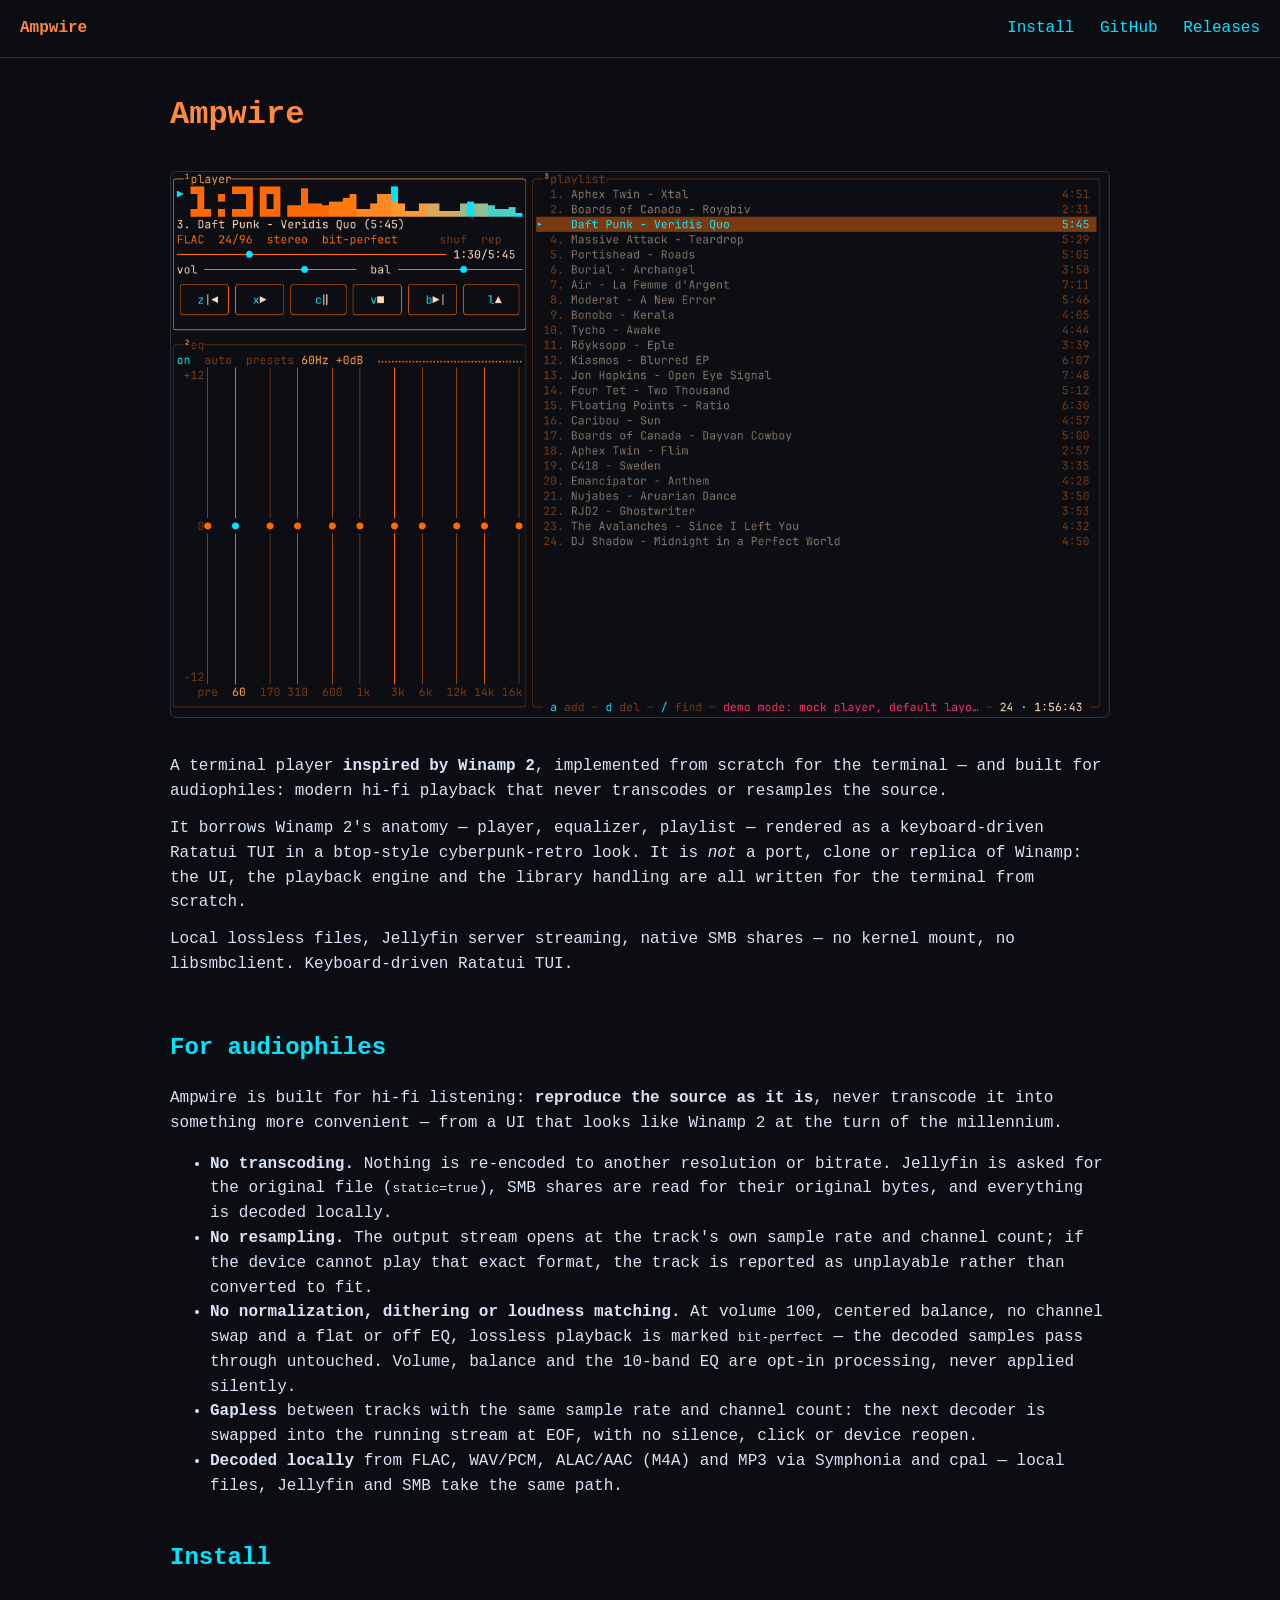
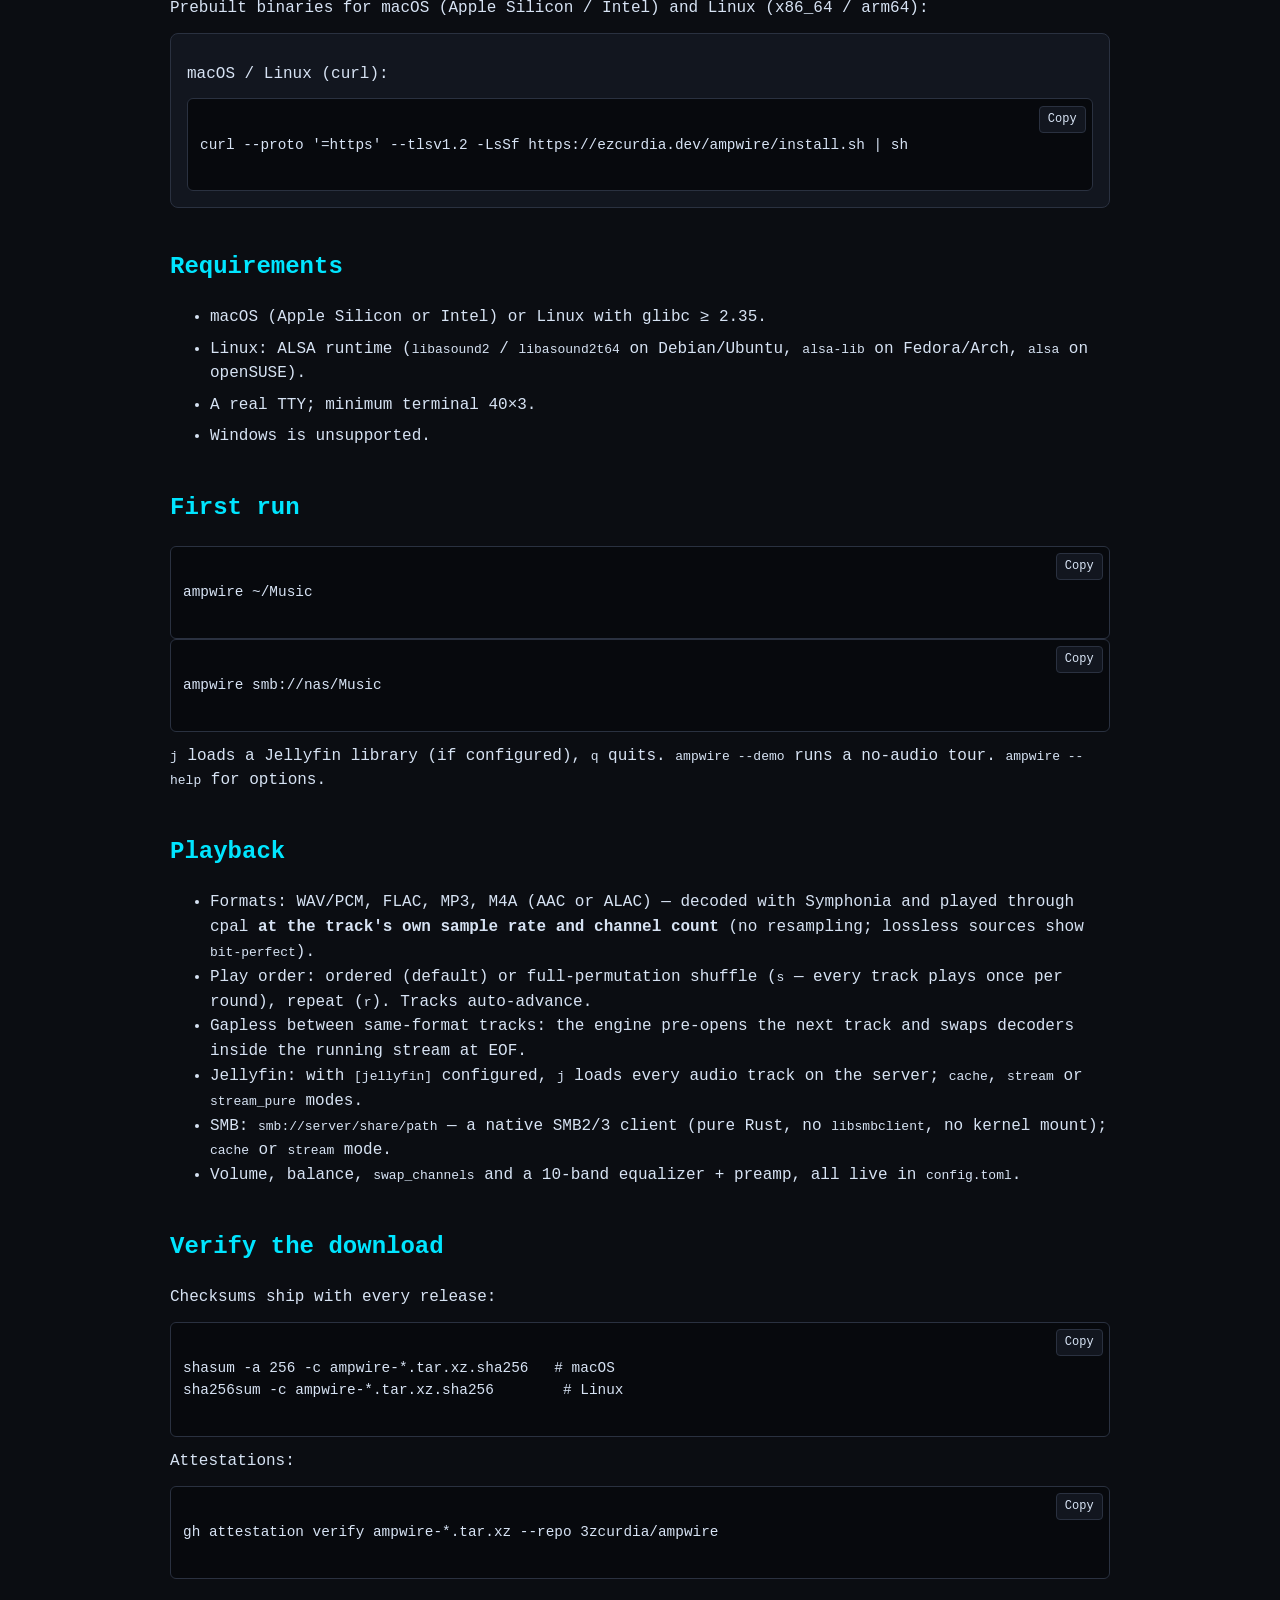
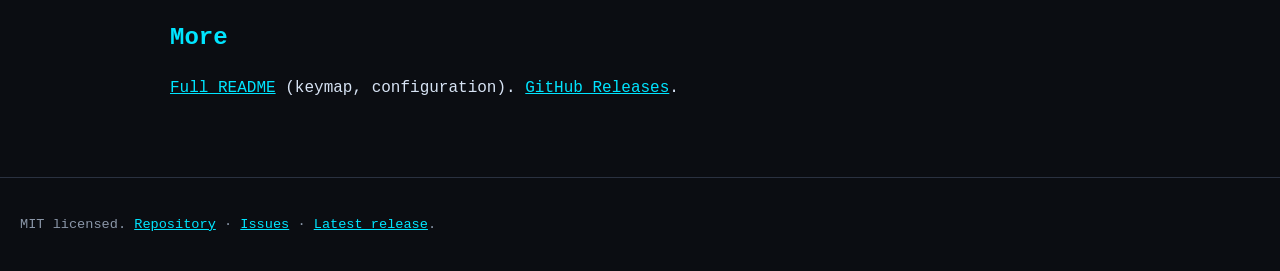
==== docs/index.html @ 3c253167 "Fix installer url" ====
<!DOCTYPE html>
<html lang="en">
<head>
  <meta charset="utf-8">
  <meta name="viewport" content="width=device-width, initial-scale=1">
  <title>Ampwire — a terminal player inspired by Winamp 2</title>
  <meta name="description" content="A terminal player inspired by Winamp 2, made for audiophiles — original-resolution playback with no transcoding or resampling.">
  <link rel="canonical" href="https://3zcurdia.github.io/ampwire/">
  <meta property="og:title" content="Ampwire">
  <meta property="og:description" content="A terminal player inspired by Winamp 2, made for audiophiles — original-resolution playback with no transcoding or resampling.">
  <meta property="og:url" content="https://3zcurdia.github.io/ampwire/">
  <meta property="og:type" content="website">
  <meta name="twitter:card" content="summary_large_image">
  <link rel="stylesheet" href="style.css">
</head>
<body>
  <a class="skip" href="#main">Skip to content</a>
  <header class="site">
    <a class="brand" href="index.html">Ampwire</a>
    <nav aria-label="Primary">
      <a href="install.html">Install</a>
      <a href="https://github.com/3zcurdia/ampwire">GitHub</a>
      <a href="https://github.com/3zcurdia/ampwire/releases/latest">Releases</a>
    </nav>
  </header>
  <main id="main">
    <section class="hero">
      <h1>Ampwire</h1>
      <img src="images/neon.png" alt="Ampwire main window" width="1200" height="600">
      <div>
        <p>A terminal player <strong>inspired by Winamp 2</strong>, implemented from scratch for the terminal — and built for audiophiles: modern hi-fi playback that never transcodes or resamples the source.</p>
        <p>It borrows Winamp 2's anatomy — player, equalizer, playlist — rendered as a keyboard-driven Ratatui TUI in a btop-style cyberpunk-retro look. It is <em>not</em> a port, clone or replica of Winamp: the UI, the playback engine and the library handling are all written for the terminal from scratch.</p>
        <p>Local lossless files, Jellyfin server streaming, native SMB shares — no kernel mount, no libsmbclient. Keyboard-driven Ratatui TUI.</p>
      </div>
    </section>

    <h2>For audiophiles</h2>
    <p>Ampwire is built for hi-fi listening: <strong>reproduce the source as it is</strong>, never transcode it into something more convenient — from a UI that looks like Winamp 2 at the turn of the millennium.</p>
    <ul>
      <li><strong>No transcoding.</strong> Nothing is re-encoded to another resolution or bitrate. Jellyfin is asked for the original file (<code>static=true</code>), SMB shares are read for their original bytes, and everything is decoded locally.</li>
      <li><strong>No resampling.</strong> The output stream opens at the track's own sample rate and channel count; if the device cannot play that exact format, the track is reported as unplayable rather than converted to fit.</li>
      <li><strong>No normalization, dithering or loudness matching.</strong> At volume 100, centered balance, no channel swap and a flat or off EQ, lossless playback is marked <code>bit-perfect</code> — the decoded samples pass through untouched. Volume, balance and the 10-band EQ are opt-in processing, never applied silently.</li>
      <li><strong>Gapless</strong> between tracks with the same sample rate and channel count: the next decoder is swapped into the running stream at EOF, with no silence, click or device reopen.</li>
      <li><strong>Decoded locally</strong> from FLAC, WAV/PCM, ALAC/AAC (M4A) and MP3 via Symphonia and cpal — local files, Jellyfin and SMB take the same path.</li>
    </ul>

    <h2>Install</h2>
    <p>Prebuilt binaries for macOS (Apple Silicon / Intel) and Linux (x86_64 / arm64):</p>
    <div class="install-box">
      <p>macOS / Linux (curl):</p>
      <div class="code" data-copy="curl --proto '=https' --tlsv1.2 -LsSf https://ezcurdia.dev/ampwire/install.sh | sh">
curl --proto '=https' --tlsv1.2 -LsSf https://ezcurdia.dev/ampwire/install.sh | sh
      </div>
    </div>

    <h2>Requirements</h2>
    <ul class="req">
      <li>macOS (Apple Silicon or Intel) or Linux with glibc &ge; 2.35.</li>
      <li>Linux: ALSA runtime (<code>libasound2</code> / <code>libasound2t64</code> on Debian/Ubuntu, <code>alsa-lib</code> on Fedora/Arch, <code>alsa</code> on openSUSE).</li>
      <li>A real TTY; minimum terminal 40&times;3.</li>
      <li>Windows is unsupported.</li>
    </ul>

    <h2>First run</h2>
    <div class="code" data-copy="ampwire ~/Music">
ampwire ~/Music
    </div>
    <div class="code" data-copy="ampwire smb://nas/Music">
ampwire smb://nas/Music
    </div>
    <p><code>j</code> loads a Jellyfin library (if configured), <code>q</code> quits. <code>ampwire --demo</code> runs a no-audio tour. <code>ampwire --help</code> for options.</p>

    <h2>Playback</h2>
    <ul>
      <li>Formats: WAV/PCM, FLAC, MP3, M4A (AAC or ALAC) — decoded with Symphonia and played through cpal <strong>at the track's own sample rate and channel count</strong> (no resampling; lossless sources show <code>bit-perfect</code>).</li>
      <li>Play order: ordered (default) or full-permutation shuffle (<code>s</code> — every track plays once per round), repeat (<code>r</code>). Tracks auto-advance.</li>
      <li>Gapless between same-format tracks: the engine pre-opens the next track and swaps decoders inside the running stream at EOF.</li>
      <li>Jellyfin: with <code>[jellyfin]</code> configured, <code>j</code> loads every audio track on the server; <code>cache</code>, <code>stream</code> or <code>stream_pure</code> modes.</li>
      <li>SMB: <code>smb://server/share/path</code> — a native SMB2/3 client (pure Rust, no <code>libsmbclient</code>, no kernel mount); <code>cache</code> or <code>stream</code> mode.</li>
      <li>Volume, balance, <code>swap_channels</code> and a 10-band equalizer + preamp, all live in <code>config.toml</code>.</li>
    </ul>

    <h2>Verify the download</h2>
    <p>Checksums ship with every release:</p>
    <div class="code" data-copy="shasum -a 256 -c ampwire-*.tar.xz.sha256">
shasum -a 256 -c ampwire-*.tar.xz.sha256   # macOS
sha256sum -c ampwire-*.tar.xz.sha256        # Linux
    </div>
    <p>Attestations:</p>
    <div class="code" data-copy="gh attestation verify ampwire-*.tar.xz --repo 3zcurdia/ampwire">
gh attestation verify ampwire-*.tar.xz --repo 3zcurdia/ampwire
    </div>

    <h2>More</h2>
    <p><a href="https://github.com/3zcurdia/ampwire/blob/main/README.md">Full README</a> (keymap, configuration). <a href="https://github.com/3zcurdia/ampwire/releases">GitHub Releases</a>.</p>

    <p class="aria-live" id="copy-status" aria-live="polite"></p>
  </main>
  <footer>
    <p>MIT licensed. <a href="https://github.com/3zcurdia/ampwire">Repository</a> · <a href="https://github.com/3zcurdia/ampwire/issues">Issues</a> · <a href="https://github.com/3zcurdia/ampwire/releases/latest">Latest release</a>.</p>
  </footer>
  <script>
    (function () {
      var status = document.getElementById('copy-status');
      document.querySelectorAll('.code').forEach(function (block) {
        var btn = document.createElement('button');
        btn.className = 'copy';
        btn.type = 'button';
        btn.textContent = 'Copy';
        btn.setAttribute('aria-label', 'Copy code to clipboard');
        btn.addEventListener('click', function () {
          var text = block.getAttribute('data-copy') || block.textContent.trim();
          var done = function (ok) {
            btn.textContent = ok ? 'Copied' : 'Copy failed';
            if (status) status.textContent = ok ? 'Copied to clipboard' : 'Copy failed';
            setTimeout(function () { btn.textContent = 'Copy'; }, 1500);
          };
          if (navigator.clipboard && navigator.clipboard.writeText) {
            navigator.clipboard.writeText(text).then(function () { done(true); }, function () { done(false); });
          } else {
            try {
              var ta = document.createElement('textarea');
              ta.value = text;
              ta.style.position = 'fixed';
              ta.style.opacity = '0';
              document.body.appendChild(ta);
              ta.select();
              document.execCommand('copy');
              document.body.removeChild(ta);
              done(true);
            } catch (e) { done(false); }
          }
        });
        block.appendChild(btn);
      });
    })();
  </script>
</body>
</html>
---- docs/style.css ----
:root {
  --bg: #0b0d12;
  --panel: #12161f;
  --fg: #d7e3f4;
  --muted: #8a96a8;
  --accent: #00e5ff;
  --glow: #ff8a3d;
  --warn: #ff5c5c;
  --border: #2a3140;
  --code-bg: #07090d;
}
* { box-sizing: border-box; }
html, body { margin: 0; padding: 0; }
body {
  background: var(--bg);
  color: var(--fg);
  font-family: "JetBrains Mono", "Fira Code", "SF Mono", Consolas, monospace;
  line-height: 1.55;
  min-height: 100vh;
}
a { color: var(--accent); }
a:focus, button:focus { outline: 2px solid var(--accent); outline-offset: 2px; }
.skip { position: absolute; left: -9999px; }
.skip:focus { left: 1rem; top: 1rem; background: var(--panel); padding: .5rem; }
header.site {
  border-bottom: 1px solid var(--border);
  padding: 1rem 1.25rem;
  display: flex;
  align-items: center;
  justify-content: space-between;
  gap: 1rem;
  flex-wrap: wrap;
}
header.site .brand { font-weight: 700; color: var(--glow); text-decoration: none; }
nav a { margin-left: 1rem; text-decoration: none; }
main { max-width: 980px; margin: 0 auto; padding: 2rem 1.25rem 4rem; }
h1 { color: var(--glow); font-size: 2rem; margin: 0 0 .5rem; }
h2 { color: var(--accent); margin-top: 2.5rem; }
h3 { color: var(--fg); }
p { margin: .75rem 0; }
.hero { display: grid; gap: 1.5rem; }
.hero img { width: 100%; height: auto; border: 1px solid var(--border); border-radius: 6px; }
.install-box {
  background: var(--panel);
  border: 1px solid var(--border);
  border-radius: 8px;
  padding: 1rem;
}
.code {
  background: var(--code-bg);
  border: 1px solid var(--border);
  border-radius: 6px;
  padding: .75rem;
  overflow-x: auto;
  position: relative;
  font-size: .9rem;
  white-space: pre;
}
.code button.copy {
  position: absolute;
  top: .4rem;
  right: .4rem;
  background: var(--panel);
  color: var(--fg);
  border: 1px solid var(--border);
  border-radius: 4px;
  padding: .2rem .5rem;
  cursor: pointer;
  font: inherit;
  font-size: .75rem;
}
.code button.copy:hover { border-color: var(--accent); }
.row { display: flex; gap: .5rem; align-items: center; flex-wrap: wrap; }
.badges img { height: 20px; }
footer { border-top: 1px solid var(--border); padding: 1.5rem 1.25rem; color: var(--muted); font-size: .85rem; }
ul.req li { margin: .4rem 0; }
details { background: var(--panel); border: 1px solid var(--border); border-radius: 6px; padding: .75rem 1rem; margin: 1rem 0; }
summary { cursor: pointer; color: var(--accent); }
.aria-live { position: absolute; left: -9999px; }
img { max-width: 100%; height: auto; }
@media (prefers-reduced-motion: reduce) {
  * { transition: none !important; animation: none !important; }
}
@media (max-width: 600px) {
  h1 { font-size: 1.5rem; }
}
table { width: 100%; border-collapse: collapse; }
table th, table td { border: 1px solid var(--border); padding: .5rem; text-align: left; vertical-align: top; }
table th { background: var(--panel); color: var(--accent); }
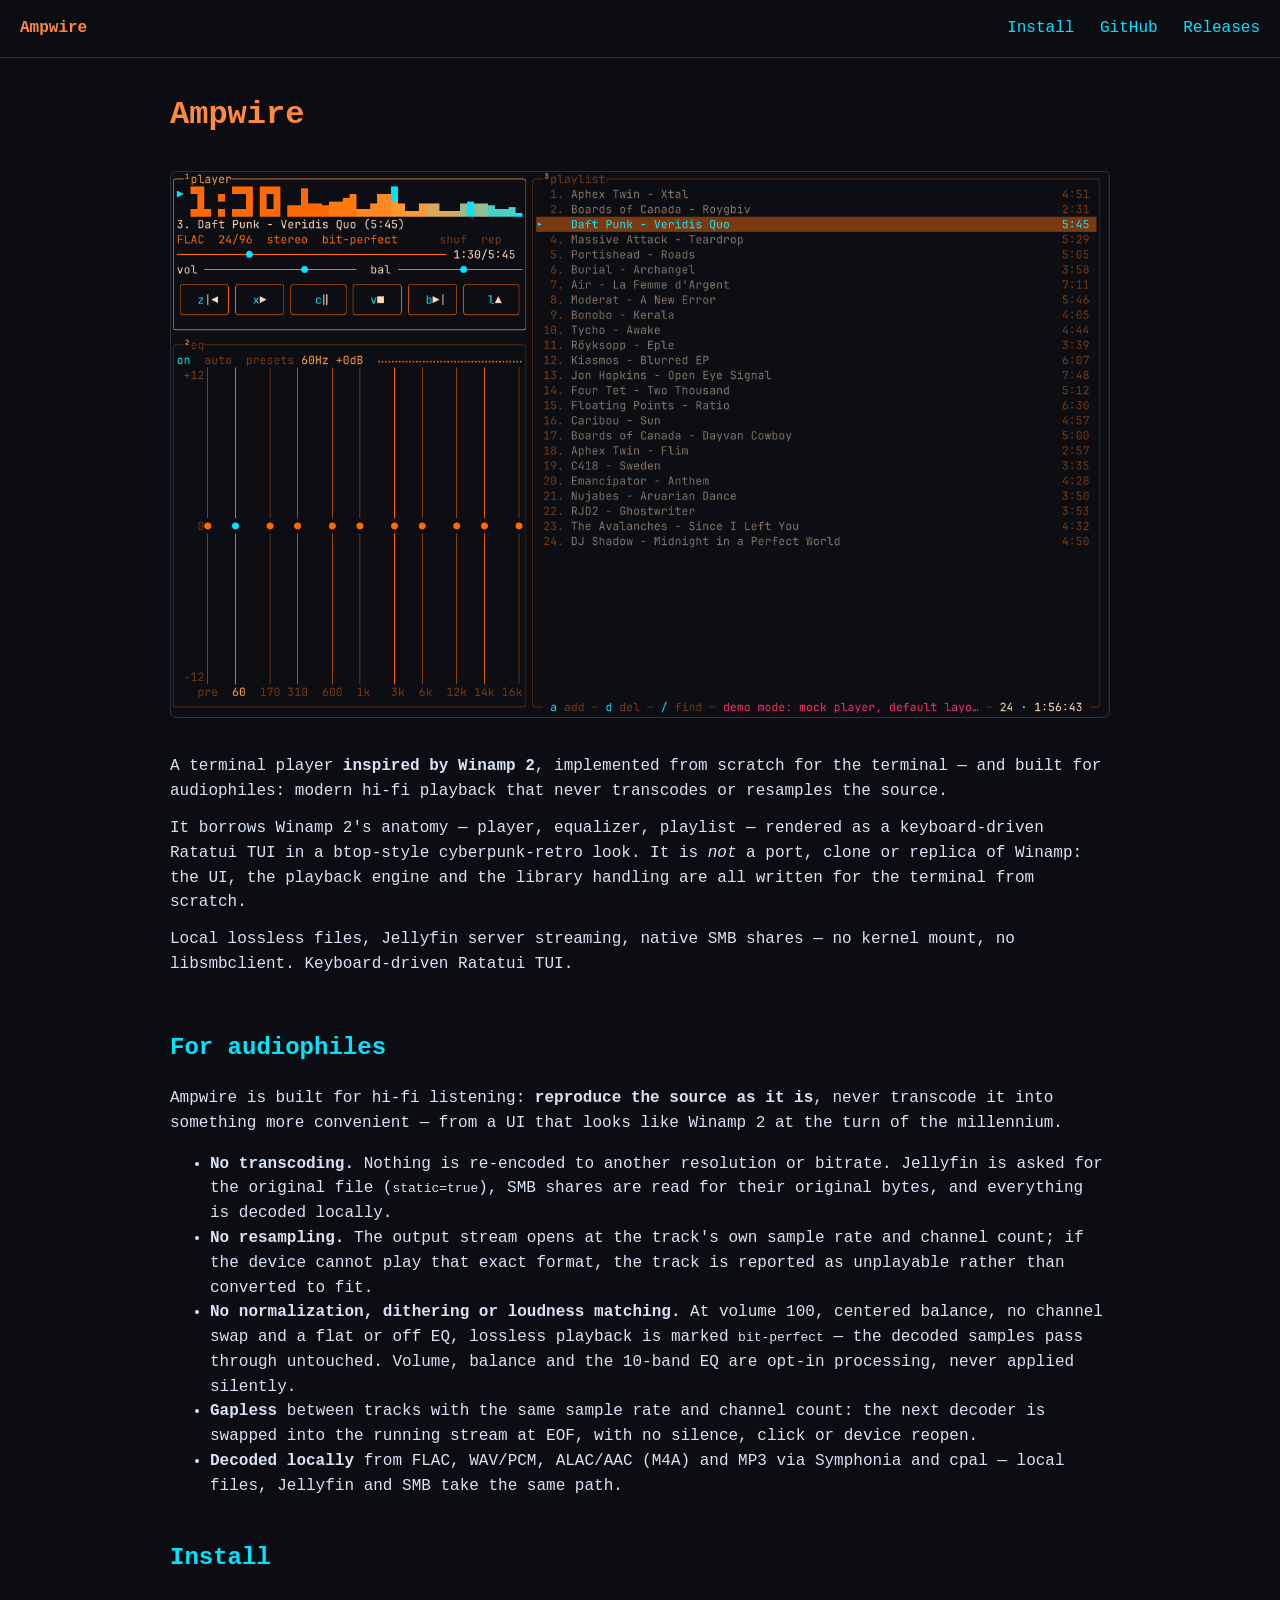
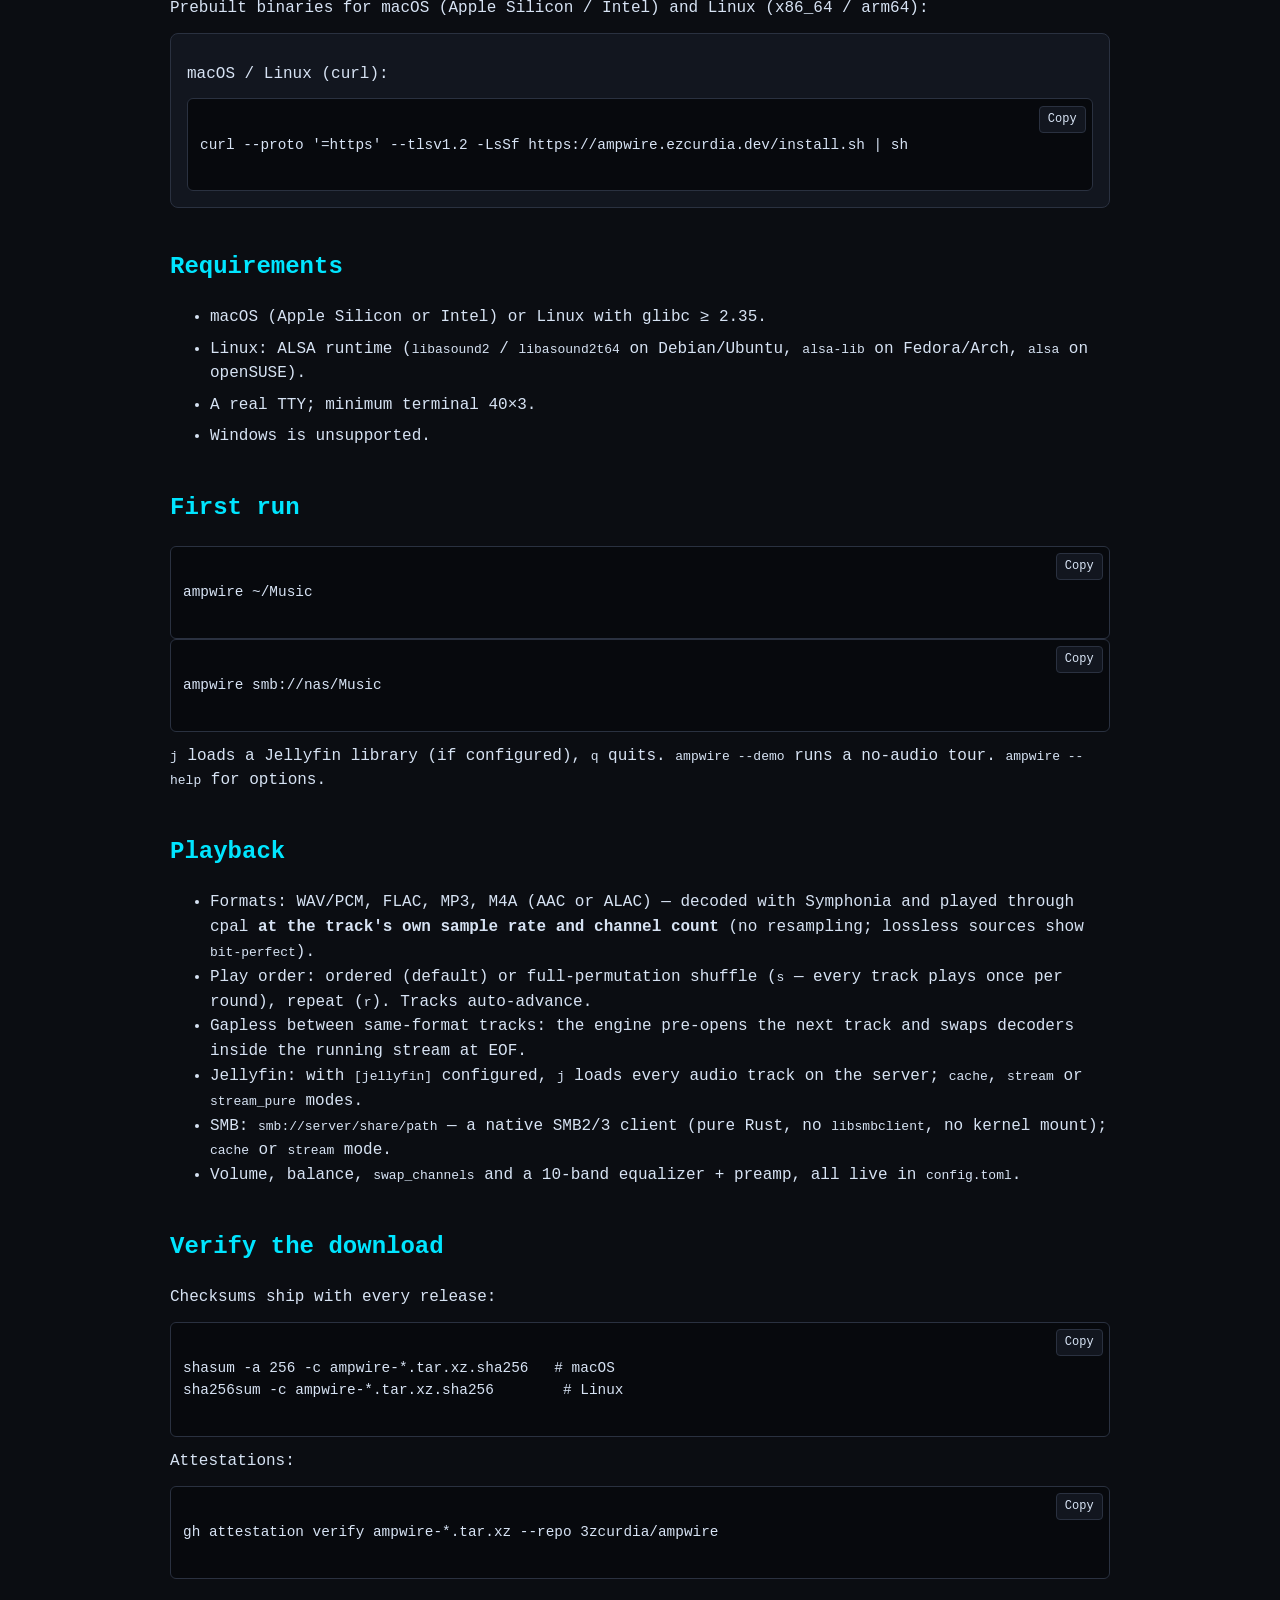
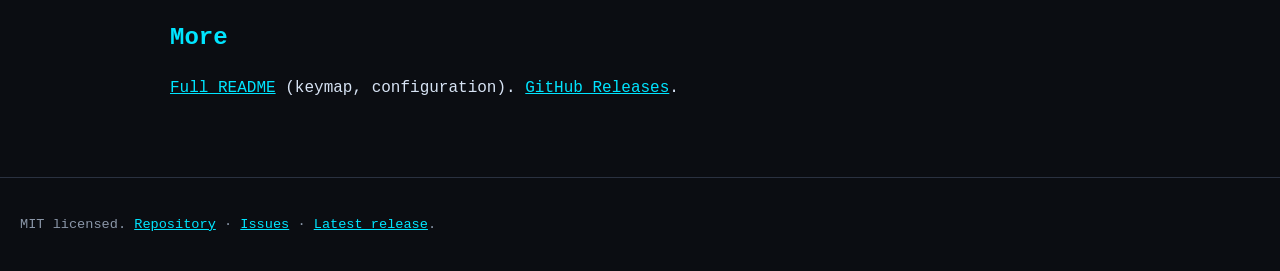
==== commit 75b7365c: "Prepare AUR package" ====
--- a/docs/index.html
+++ b/docs/index.html
@@ -5,10 +5,10 @@
   <meta name="viewport" content="width=device-width, initial-scale=1">
   <title>Ampwire — a terminal player inspired by Winamp 2</title>
   <meta name="description" content="A terminal player inspired by Winamp 2, made for audiophiles — original-resolution playback with no transcoding or resampling.">
-  <link rel="canonical" href="https://3zcurdia.github.io/ampwire/">
+  <link rel="canonical" href="https://ampwire.ezcurdia.dev/">
   <meta property="og:title" content="Ampwire">
   <meta property="og:description" content="A terminal player inspired by Winamp 2, made for audiophiles — original-resolution playback with no transcoding or resampling.">
-  <meta property="og:url" content="https://3zcurdia.github.io/ampwire/">
+  <meta property="og:url" content="https://ampwire.ezcurdia.dev/">
   <meta property="og:type" content="website">
   <meta name="twitter:card" content="summary_large_image">
   <link rel="stylesheet" href="style.css">
@@ -48,8 +48,8 @@
     <p>Prebuilt binaries for macOS (Apple Silicon / Intel) and Linux (x86_64 / arm64):</p>
     <div class="install-box">
       <p>macOS / Linux (curl):</p>
-      <div class="code" data-copy="curl --proto '=https' --tlsv1.2 -LsSf https://ezcurdia.dev/ampwire/install.sh | sh">
-curl --proto '=https' --tlsv1.2 -LsSf https://ezcurdia.dev/ampwire/install.sh | sh
+      <div class="code" data-copy="curl --proto '=https' --tlsv1.2 -LsSf https://ampwire.ezcurdia.dev/install.sh | sh">
+curl --proto '=https' --tlsv1.2 -LsSf https://ampwire.ezcurdia.dev/install.sh | sh
       </div>
     </div>
 
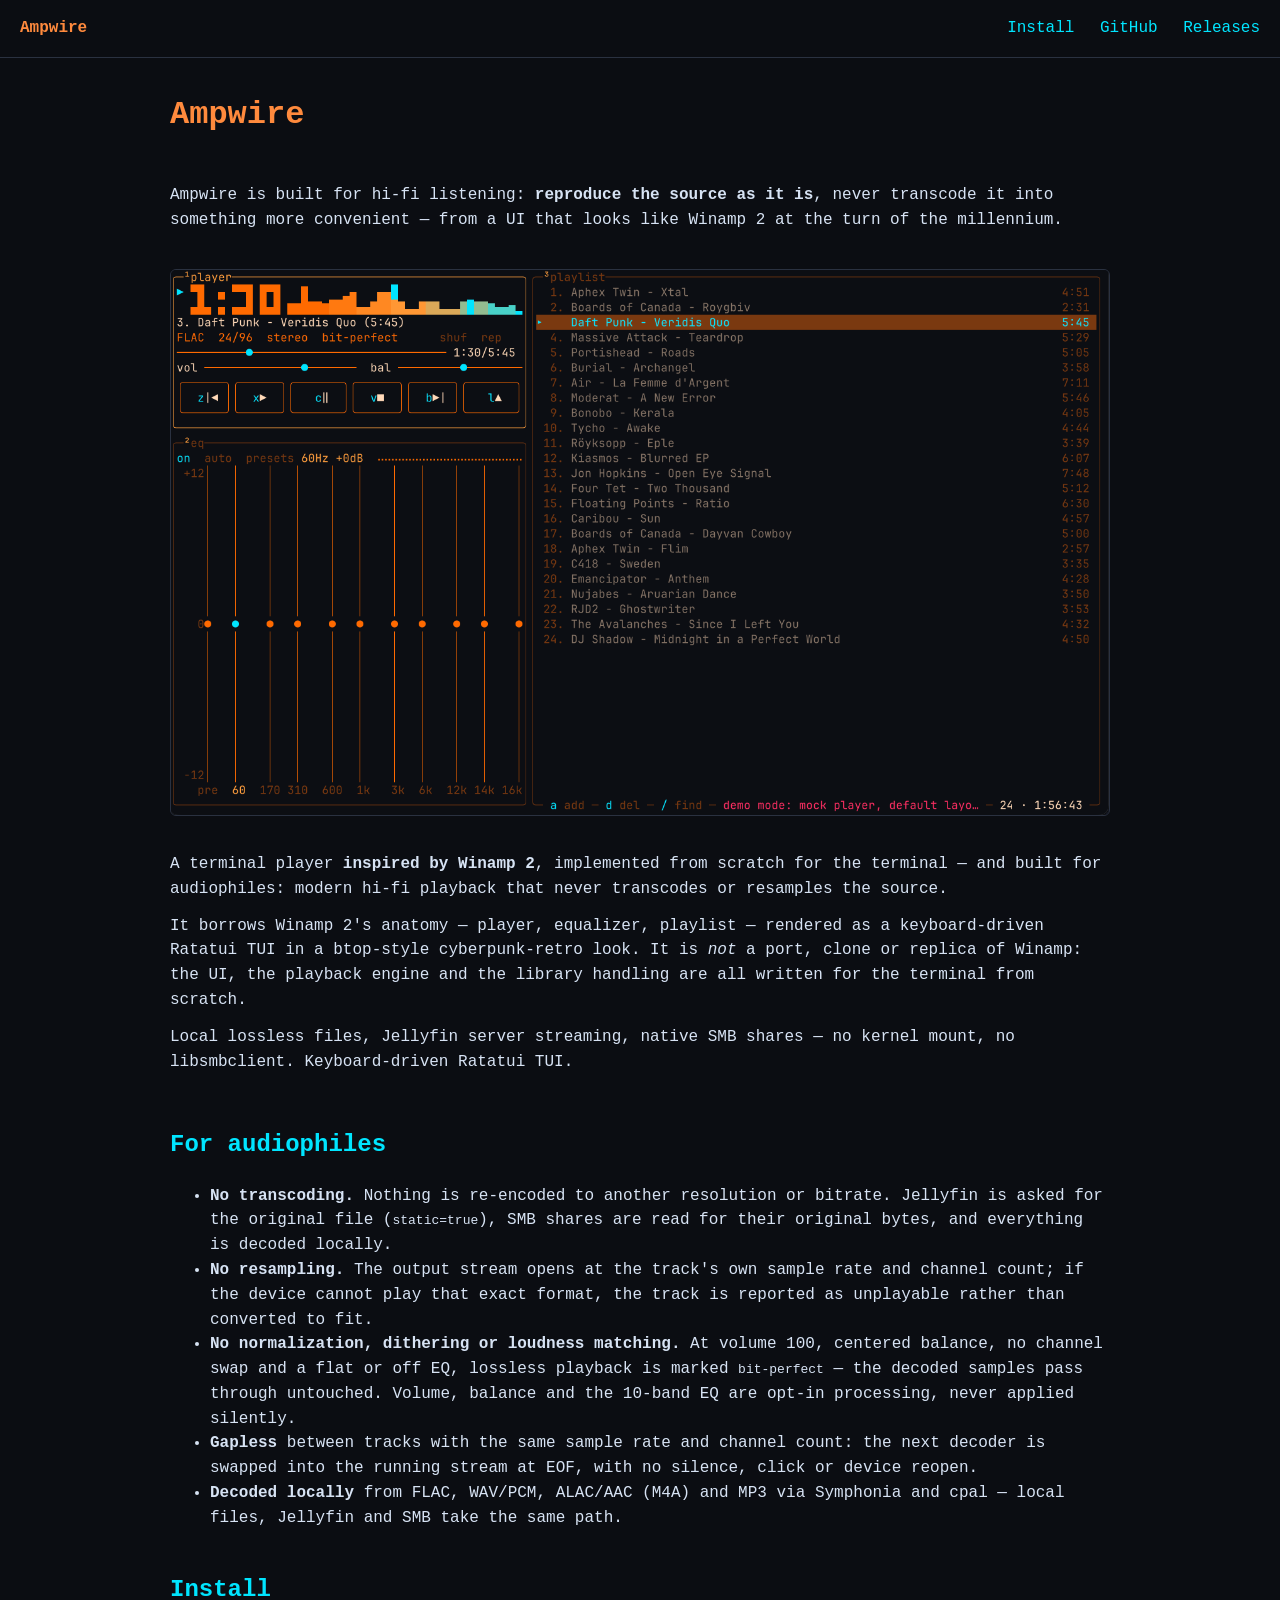
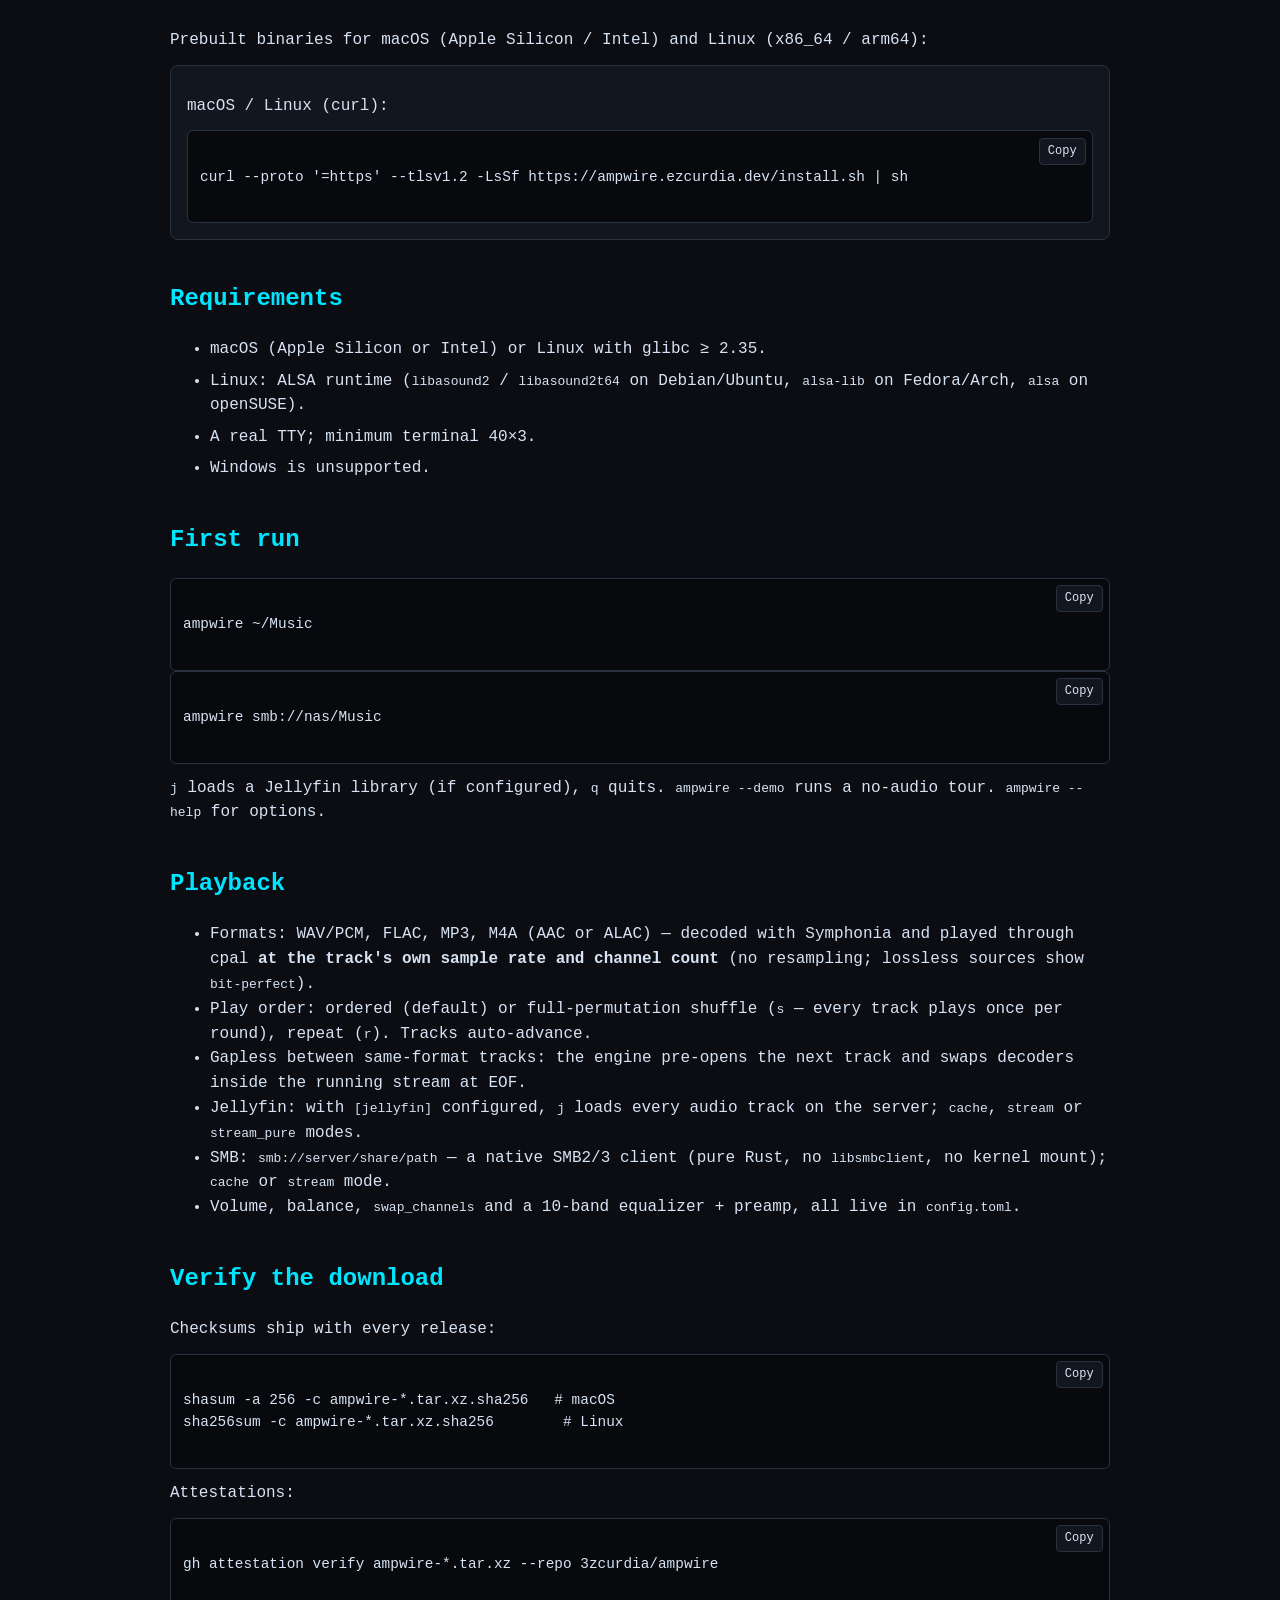
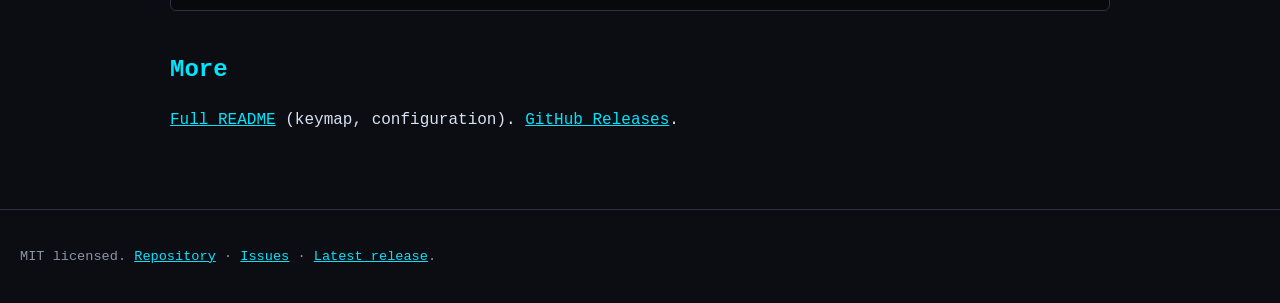
==== commit fbfe148a: "Rearrange texts on page" ====
--- a/docs/index.html
+++ b/docs/index.html
@@ -26,6 +26,7 @@
   <main id="main">
     <section class="hero">
       <h1>Ampwire</h1>
+      <p>Ampwire is built for hi-fi listening: <strong>reproduce the source as it is</strong>, never transcode it into something more convenient — from a UI that looks like Winamp 2 at the turn of the millennium.</p>
       <img src="images/neon.png" alt="Ampwire main window" width="1200" height="600">
       <div>
         <p>A terminal player <strong>inspired by Winamp 2</strong>, implemented from scratch for the terminal — and built for audiophiles: modern hi-fi playback that never transcodes or resamples the source.</p>
@@ -35,7 +36,6 @@
     </section>
 
     <h2>For audiophiles</h2>
-    <p>Ampwire is built for hi-fi listening: <strong>reproduce the source as it is</strong>, never transcode it into something more convenient — from a UI that looks like Winamp 2 at the turn of the millennium.</p>
     <ul>
       <li><strong>No transcoding.</strong> Nothing is re-encoded to another resolution or bitrate. Jellyfin is asked for the original file (<code>static=true</code>), SMB shares are read for their original bytes, and everything is decoded locally.</li>
       <li><strong>No resampling.</strong> The output stream opens at the track's own sample rate and channel count; if the device cannot play that exact format, the track is reported as unplayable rather than converted to fit.</li>
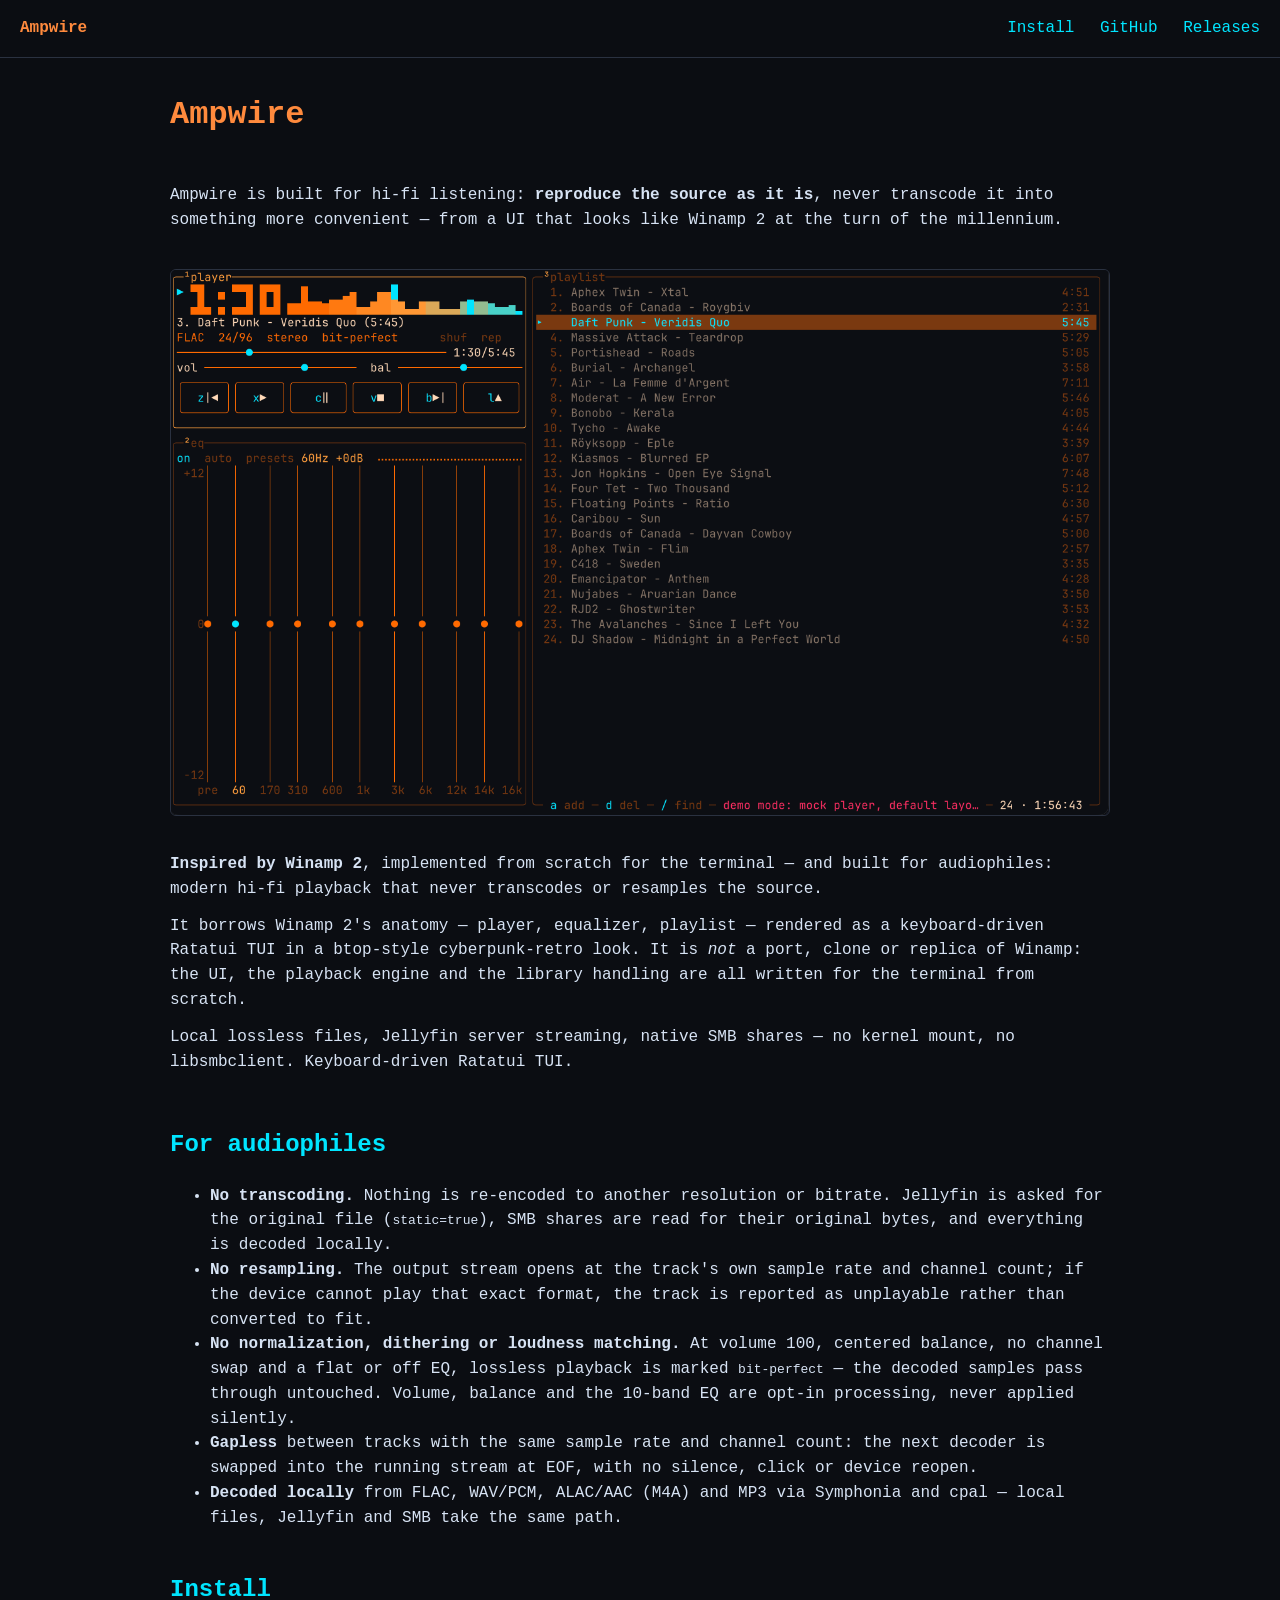
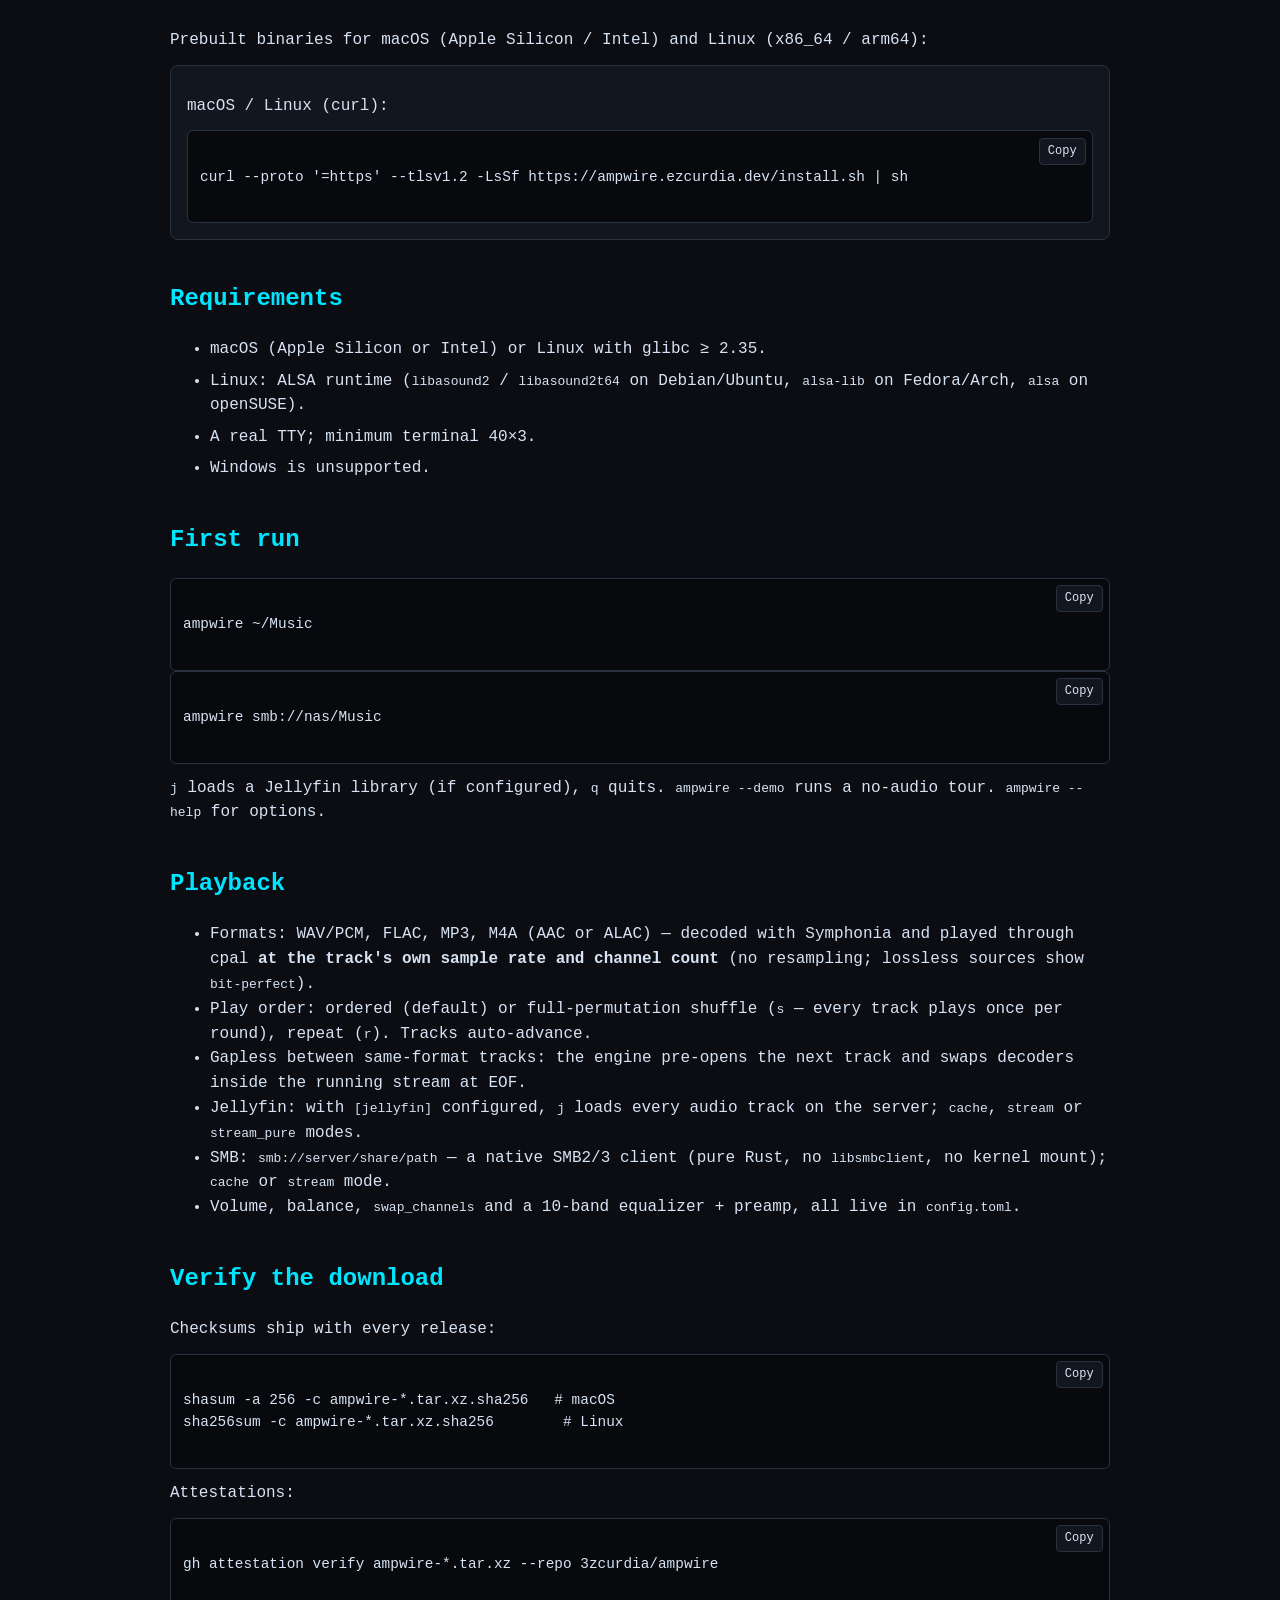
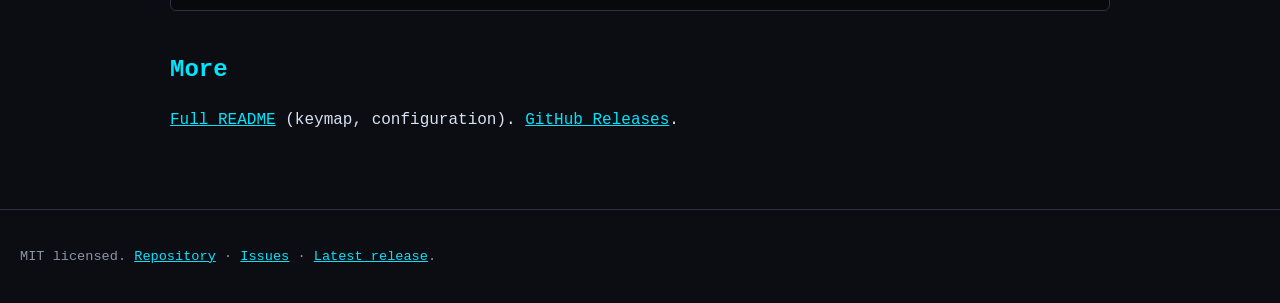
==== commit 2760074a: "Wording" ====
--- a/docs/index.html
+++ b/docs/index.html
@@ -29,7 +29,7 @@
       <p>Ampwire is built for hi-fi listening: <strong>reproduce the source as it is</strong>, never transcode it into something more convenient — from a UI that looks like Winamp 2 at the turn of the millennium.</p>
       <img src="images/neon.png" alt="Ampwire main window" width="1200" height="600">
       <div>
-        <p>A terminal player <strong>inspired by Winamp 2</strong>, implemented from scratch for the terminal — and built for audiophiles: modern hi-fi playback that never transcodes or resamples the source.</p>
+        <p><strong>Inspired by Winamp 2</strong>, implemented from scratch for the terminal — and built for audiophiles: modern hi-fi playback that never transcodes or resamples the source.</p>
         <p>It borrows Winamp 2's anatomy — player, equalizer, playlist — rendered as a keyboard-driven Ratatui TUI in a btop-style cyberpunk-retro look. It is <em>not</em> a port, clone or replica of Winamp: the UI, the playback engine and the library handling are all written for the terminal from scratch.</p>
         <p>Local lossless files, Jellyfin server streaming, native SMB shares — no kernel mount, no libsmbclient. Keyboard-driven Ratatui TUI.</p>
       </div>
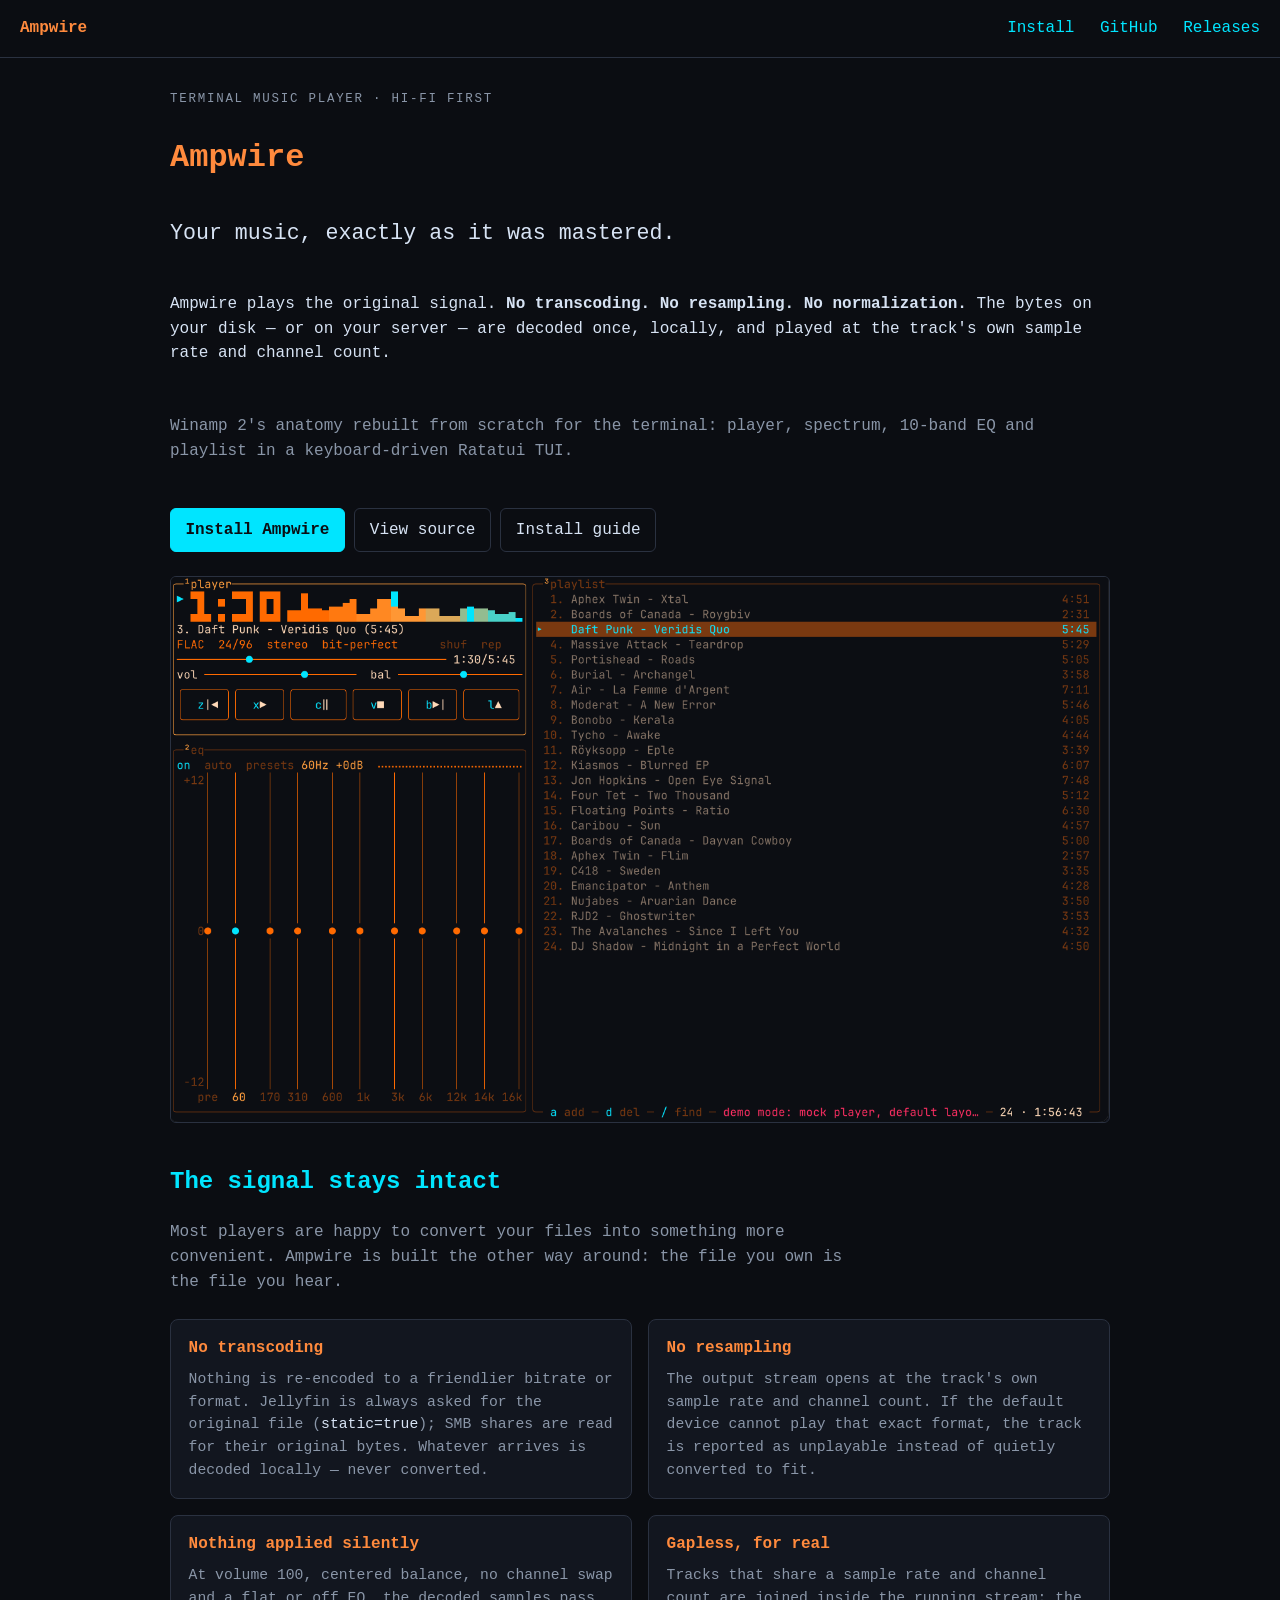
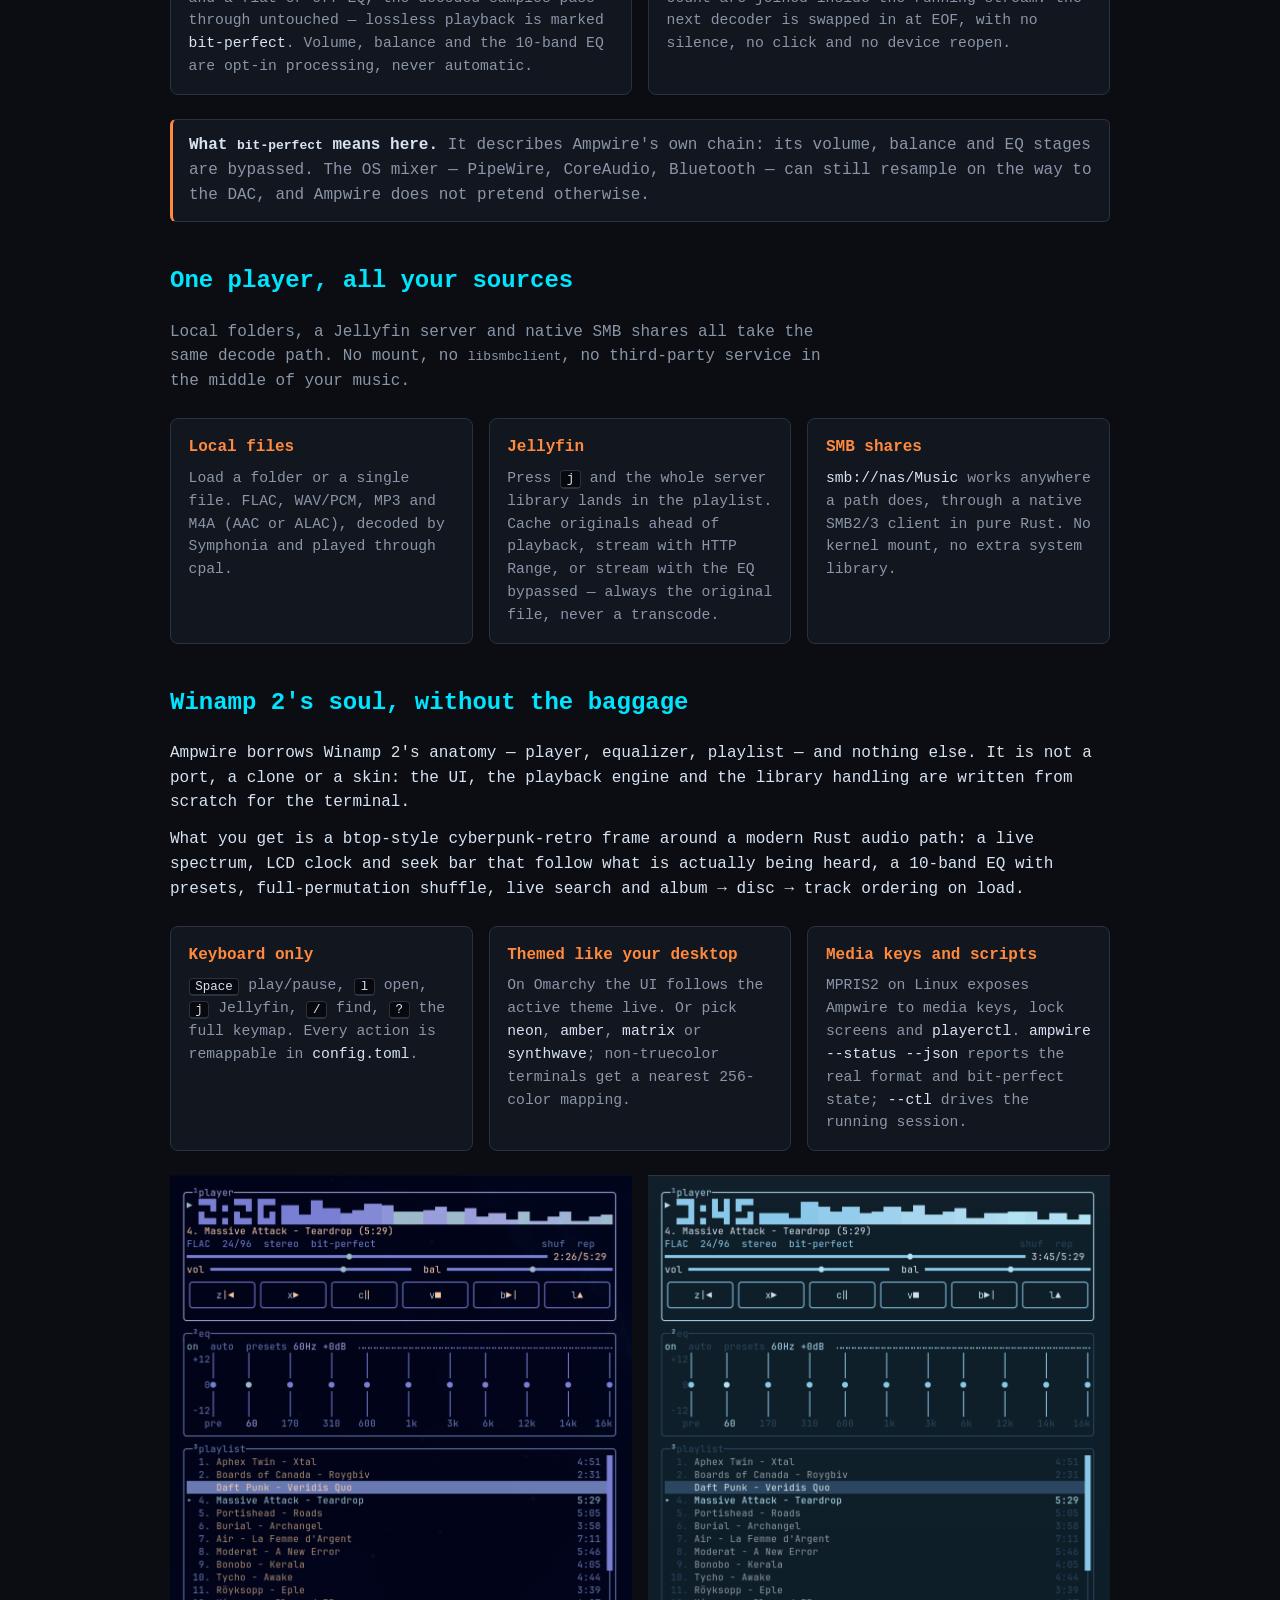
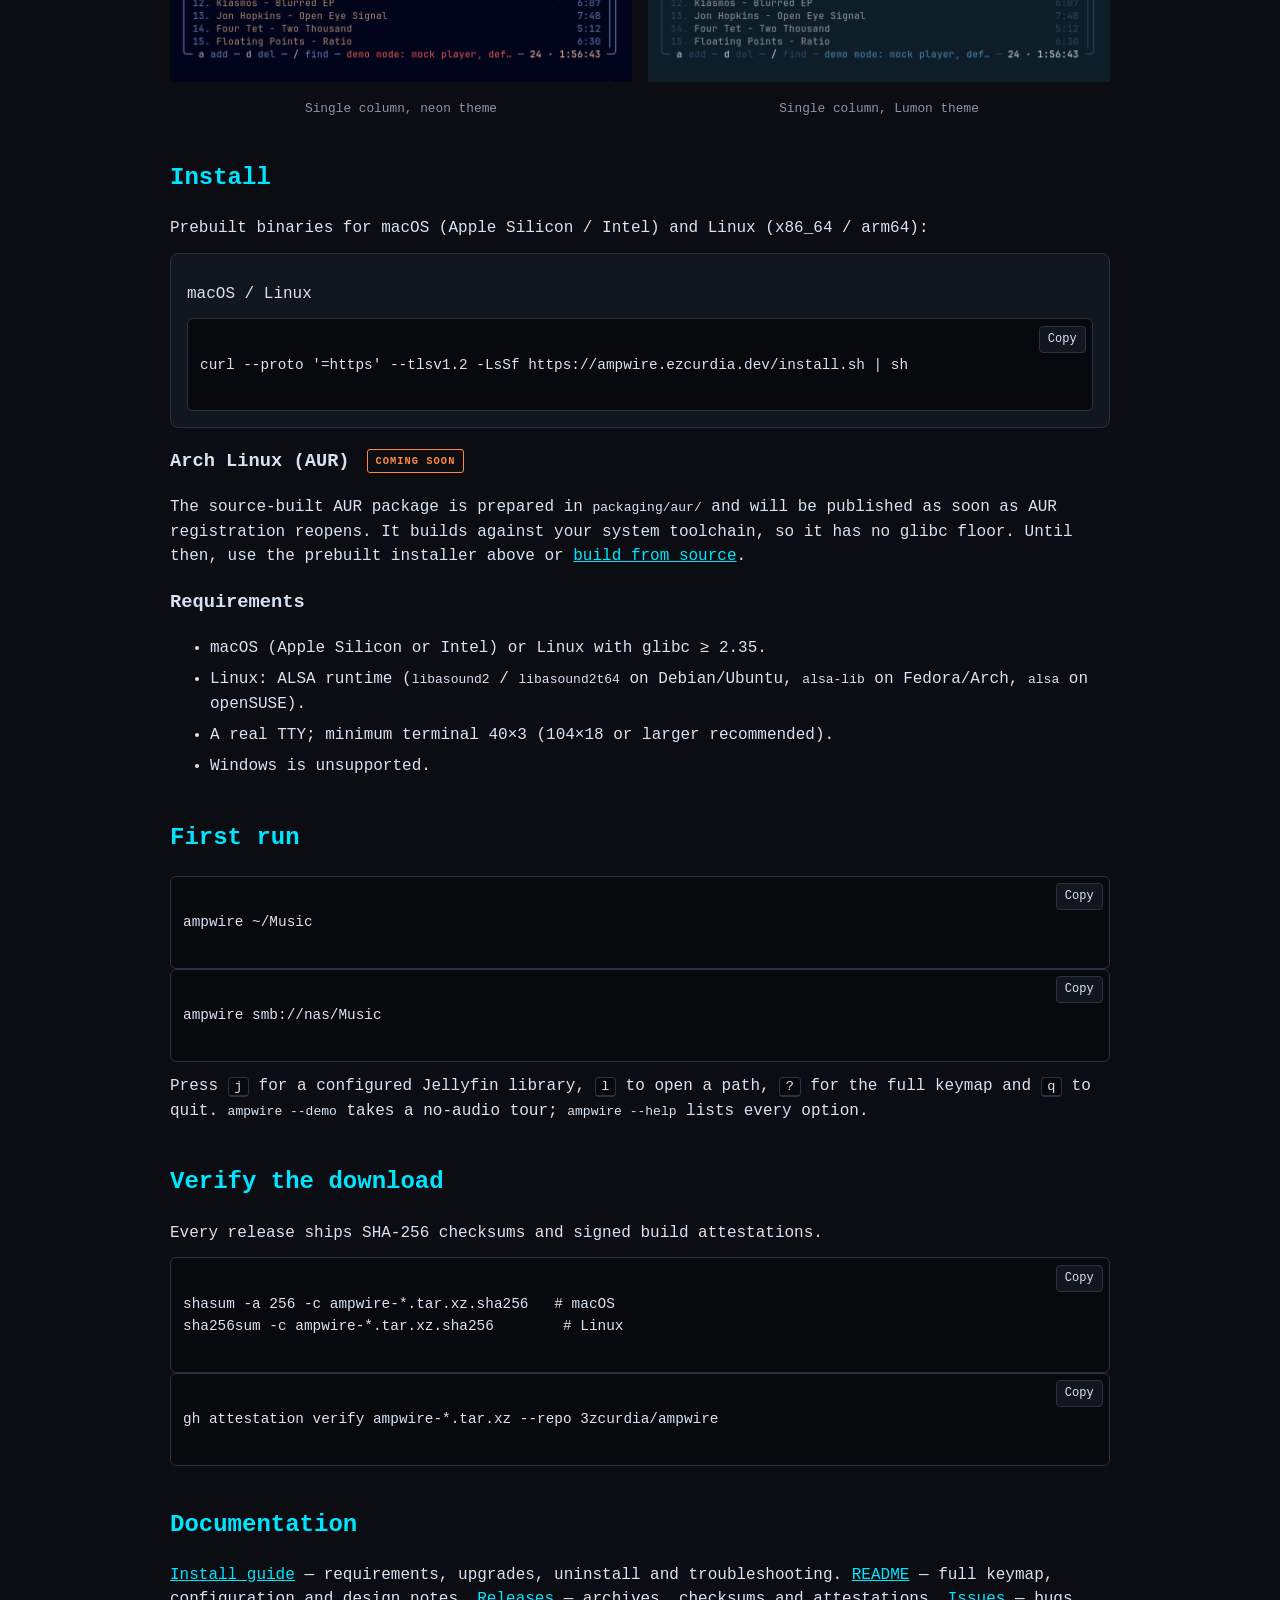
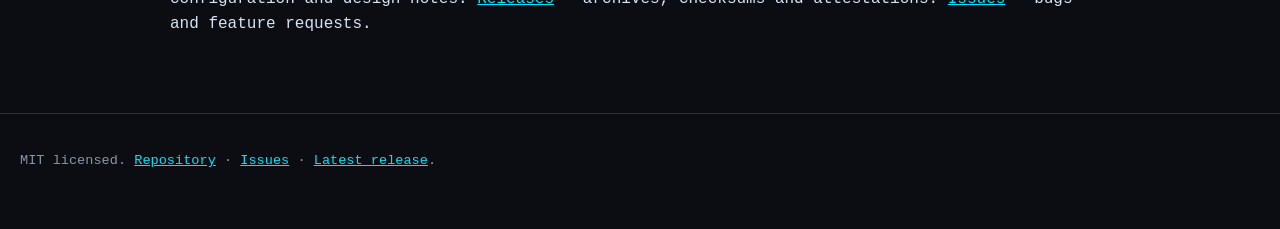
==== commit f97f2c9c: "Clarifications and copy improvements" ====
--- a/docs/index.html
+++ b/docs/index.html
@@ -3,14 +3,20 @@
 <head>
   <meta charset="utf-8">
   <meta name="viewport" content="width=device-width, initial-scale=1">
-  <title>Ampwire — a terminal player inspired by Winamp 2</title>
-  <meta name="description" content="A terminal player inspired by Winamp 2, made for audiophiles — original-resolution playback with no transcoding or resampling.">
+  <meta name="theme-color" content="#0b0d12">
+  <title>Ampwire — bit-perfect music in your terminal</title>
+  <meta name="description" content="A terminal music player for hi-fi listening. No transcoding, no resampling, no normalization: your music decoded once, locally, and played at its native sample rate and channel count.">
   <link rel="canonical" href="https://ampwire.ezcurdia.dev/">
-  <meta property="og:title" content="Ampwire">
-  <meta property="og:description" content="A terminal player inspired by Winamp 2, made for audiophiles — original-resolution playback with no transcoding or resampling.">
+  <meta property="og:title" content="Ampwire — bit-perfect music in your terminal">
+  <meta property="og:description" content="No transcoding. No resampling. No normalization. A Winamp 2-inspired terminal player for people who care about the signal.">
+  <meta property="og:image" content="https://ampwire.ezcurdia.dev/images/neon.png">
+  <meta property="og:image:alt" content="Ampwire playing a 24/96 FLAC file in the terminal">
   <meta property="og:url" content="https://ampwire.ezcurdia.dev/">
   <meta property="og:type" content="website">
+  <meta property="og:site_name" content="Ampwire">
   <meta name="twitter:card" content="summary_large_image">
+  <meta name="twitter:image" content="https://ampwire.ezcurdia.dev/images/neon.png">
+  <meta name="twitter:image:alt" content="Ampwire playing a 24/96 FLAC file in the terminal">
   <link rel="stylesheet" href="style.css">
 </head>
 <body>
@@ -25,39 +31,103 @@
   </header>
   <main id="main">
     <section class="hero">
+      <p class="eyebrow">Terminal music player · hi-fi first</p>
       <h1>Ampwire</h1>
-      <p>Ampwire is built for hi-fi listening: <strong>reproduce the source as it is</strong>, never transcode it into something more convenient — from a UI that looks like Winamp 2 at the turn of the millennium.</p>
-      <img src="images/neon.png" alt="Ampwire main window" width="1200" height="600">
-      <div>
-        <p><strong>Inspired by Winamp 2</strong>, implemented from scratch for the terminal — and built for audiophiles: modern hi-fi playback that never transcodes or resamples the source.</p>
-        <p>It borrows Winamp 2's anatomy — player, equalizer, playlist — rendered as a keyboard-driven Ratatui TUI in a btop-style cyberpunk-retro look. It is <em>not</em> a port, clone or replica of Winamp: the UI, the playback engine and the library handling are all written for the terminal from scratch.</p>
-        <p>Local lossless files, Jellyfin server streaming, native SMB shares — no kernel mount, no libsmbclient. Keyboard-driven Ratatui TUI.</p>
+      <p class="lead">Your music, exactly as it was mastered.</p>
+      <p>Ampwire plays the original signal. <strong>No transcoding. No resampling. No normalization.</strong> The bytes on your disk &mdash; or on your server &mdash; are decoded once, locally, and played at the track's own sample rate and channel count.</p>
+      <p class="sub">Winamp 2's anatomy rebuilt from scratch for the terminal: player, spectrum, 10-band EQ and playlist in a keyboard-driven Ratatui TUI.</p>
+      <div class="cta">
+        <a class="primary" href="#install">Install Ampwire</a>
+        <a href="https://github.com/3zcurdia/ampwire">View source</a>
+        <a href="install.html">Install guide</a>
       </div>
+      <img src="images/neon.png" alt="Ampwire playing a 24/96 FLAC file, showing the player, spectrum, equalizer and playlist panels" width="1492" height="867" fetchpriority="high">
     </section>
 
-    <h2>For audiophiles</h2>
-    <ul>
-      <li><strong>No transcoding.</strong> Nothing is re-encoded to another resolution or bitrate. Jellyfin is asked for the original file (<code>static=true</code>), SMB shares are read for their original bytes, and everything is decoded locally.</li>
-      <li><strong>No resampling.</strong> The output stream opens at the track's own sample rate and channel count; if the device cannot play that exact format, the track is reported as unplayable rather than converted to fit.</li>
-      <li><strong>No normalization, dithering or loudness matching.</strong> At volume 100, centered balance, no channel swap and a flat or off EQ, lossless playback is marked <code>bit-perfect</code> — the decoded samples pass through untouched. Volume, balance and the 10-band EQ are opt-in processing, never applied silently.</li>
-      <li><strong>Gapless</strong> between tracks with the same sample rate and channel count: the next decoder is swapped into the running stream at EOF, with no silence, click or device reopen.</li>
-      <li><strong>Decoded locally</strong> from FLAC, WAV/PCM, ALAC/AAC (M4A) and MP3 via Symphonia and cpal — local files, Jellyfin and SMB take the same path.</li>
-    </ul>
+    <h2 id="signal">The signal stays intact</h2>
+    <p class="section-lead">Most players are happy to convert your files into something more convenient. Ampwire is built the other way around: the file you own is the file you hear.</p>
+    <div class="grid two">
+      <article class="card">
+        <h3>No transcoding</h3>
+        <p>Nothing is re-encoded to a friendlier bitrate or format. Jellyfin is always asked for the original file (<code>static=true</code>); SMB shares are read for their original bytes. Whatever arrives is decoded locally &mdash; never converted.</p>
+      </article>
+      <article class="card">
+        <h3>No resampling</h3>
+        <p>The output stream opens at the track's own sample rate and channel count. If the default device cannot play that exact format, the track is reported as unplayable instead of quietly converted to fit.</p>
+      </article>
+      <article class="card">
+        <h3>Nothing applied silently</h3>
+        <p>At volume 100, centered balance, no channel swap and a flat or off EQ, the decoded samples pass through untouched &mdash; lossless playback is marked <code>bit-perfect</code>. Volume, balance and the 10-band EQ are opt-in processing, never automatic.</p>
+      </article>
+      <article class="card">
+        <h3>Gapless, for real</h3>
+        <p>Tracks that share a sample rate and channel count are joined inside the running stream: the next decoder is swapped in at EOF, with no silence, no click and no device reopen.</p>
+      </article>
+    </div>
+    <p class="note"><strong>What <code>bit-perfect</code> means here.</strong> It describes Ampwire's own chain: its volume, balance and EQ stages are bypassed. The OS mixer &mdash; PipeWire, CoreAudio, Bluetooth &mdash; can still resample on the way to the DAC, and Ampwire does not pretend otherwise.</p>
 
-    <h2>Install</h2>
+    <h2 id="sources">One player, all your sources</h2>
+    <p class="section-lead">Local folders, a Jellyfin server and native SMB shares all take the same decode path. No mount, no <code>libsmbclient</code>, no third-party service in the middle of your music.</p>
+    <div class="grid">
+      <article class="card">
+        <h3>Local files</h3>
+        <p>Load a folder or a single file. FLAC, WAV/PCM, MP3 and M4A (AAC or ALAC), decoded by Symphonia and played through cpal.</p>
+      </article>
+      <article class="card">
+        <h3>Jellyfin</h3>
+        <p>Press <kbd>j</kbd> and the whole server library lands in the playlist. Cache originals ahead of playback, stream with HTTP Range, or stream with the EQ bypassed &mdash; always the original file, never a transcode.</p>
+      </article>
+      <article class="card">
+        <h3>SMB shares</h3>
+        <p><code>smb://nas/Music</code> works anywhere a path does, through a native SMB2/3 client in pure Rust. No kernel mount, no extra system library.</p>
+      </article>
+    </div>
+
+    <h2 id="winamp">Winamp 2's soul, without the baggage</h2>
+    <p>Ampwire borrows Winamp 2's anatomy &mdash; player, equalizer, playlist &mdash; and nothing else. It is not a port, a clone or a skin: the UI, the playback engine and the library handling are written from scratch for the terminal.</p>
+    <p>What you get is a btop-style cyberpunk-retro frame around a modern Rust audio path: a live spectrum, LCD clock and seek bar that follow what is actually being heard, a 10-band EQ with presets, full-permutation shuffle, live search and album &rarr; disc &rarr; track ordering on load.</p>
+    <div class="grid">
+      <article class="card">
+        <h3>Keyboard only</h3>
+        <p><kbd>Space</kbd> play/pause, <kbd>l</kbd> open, <kbd>j</kbd> Jellyfin, <kbd>/</kbd> find, <kbd>?</kbd> the full keymap. Every action is remappable in <code>config.toml</code>.</p>
+      </article>
+      <article class="card">
+        <h3>Themed like your desktop</h3>
+        <p>On Omarchy the UI follows the active theme live. Or pick <code>neon</code>, <code>amber</code>, <code>matrix</code> or <code>synthwave</code>; non-truecolor terminals get a nearest 256-color mapping.</p>
+      </article>
+      <article class="card">
+        <h3>Media keys and scripts</h3>
+        <p>MPRIS2 on Linux exposes Ampwire to media keys, lock screens and <code>playerctl</code>. <code>ampwire --status --json</code> reports the real format and bit-perfect state; <code>--ctl</code> drives the running session.</p>
+      </article>
+    </div>
+    <div class="gallery">
+      <figure>
+        <img src="images/vertical.png" alt="Ampwire single-column layout with the neon theme" width="937" height="1028" loading="lazy">
+        <figcaption>Single column, neon theme</figcaption>
+      </figure>
+      <figure>
+        <img src="images/vertical-lumon.png" alt="Ampwire single-column layout with the Lumon light theme" width="937" height="1028" loading="lazy">
+        <figcaption>Single column, Lumon theme</figcaption>
+      </figure>
+    </div>
+
+    <h2 id="install">Install</h2>
     <p>Prebuilt binaries for macOS (Apple Silicon / Intel) and Linux (x86_64 / arm64):</p>
     <div class="install-box">
-      <p>macOS / Linux (curl):</p>
+      <p>macOS / Linux</p>
       <div class="code" data-copy="curl --proto '=https' --tlsv1.2 -LsSf https://ampwire.ezcurdia.dev/install.sh | sh">
 curl --proto '=https' --tlsv1.2 -LsSf https://ampwire.ezcurdia.dev/install.sh | sh
       </div>
     </div>
 
-    <h2>Requirements</h2>
+    <h3>Arch Linux (AUR) <span class="soon">coming soon</span></h3>
+    <p>The source-built AUR package is prepared in <code>packaging/aur/</code> and will be published as soon as AUR registration reopens. It builds against your system toolchain, so it has no glibc floor. Until then, use the prebuilt installer above or <a href="https://github.com/3zcurdia/ampwire#from-source">build from source</a>.</p>
+
+    <h3>Requirements</h3>
     <ul class="req">
       <li>macOS (Apple Silicon or Intel) or Linux with glibc &ge; 2.35.</li>
       <li>Linux: ALSA runtime (<code>libasound2</code> / <code>libasound2t64</code> on Debian/Ubuntu, <code>alsa-lib</code> on Fedora/Arch, <code>alsa</code> on openSUSE).</li>
-      <li>A real TTY; minimum terminal 40&times;3.</li>
+      <li>A real TTY; minimum terminal 40&times;3 (104&times;18 or larger recommended).</li>
       <li>Windows is unsupported.</li>
     </ul>
 
@@ -68,31 +138,20 @@
     <div class="code" data-copy="ampwire smb://nas/Music">
 ampwire smb://nas/Music
     </div>
-    <p><code>j</code> loads a Jellyfin library (if configured), <code>q</code> quits. <code>ampwire --demo</code> runs a no-audio tour. <code>ampwire --help</code> for options.</p>
-
-    <h2>Playback</h2>
-    <ul>
-      <li>Formats: WAV/PCM, FLAC, MP3, M4A (AAC or ALAC) — decoded with Symphonia and played through cpal <strong>at the track's own sample rate and channel count</strong> (no resampling; lossless sources show <code>bit-perfect</code>).</li>
-      <li>Play order: ordered (default) or full-permutation shuffle (<code>s</code> — every track plays once per round), repeat (<code>r</code>). Tracks auto-advance.</li>
-      <li>Gapless between same-format tracks: the engine pre-opens the next track and swaps decoders inside the running stream at EOF.</li>
-      <li>Jellyfin: with <code>[jellyfin]</code> configured, <code>j</code> loads every audio track on the server; <code>cache</code>, <code>stream</code> or <code>stream_pure</code> modes.</li>
-      <li>SMB: <code>smb://server/share/path</code> — a native SMB2/3 client (pure Rust, no <code>libsmbclient</code>, no kernel mount); <code>cache</code> or <code>stream</code> mode.</li>
-      <li>Volume, balance, <code>swap_channels</code> and a 10-band equalizer + preamp, all live in <code>config.toml</code>.</li>
-    </ul>
+    <p>Press <kbd>j</kbd> for a configured Jellyfin library, <kbd>l</kbd> to open a path, <kbd>?</kbd> for the full keymap and <kbd>q</kbd> to quit. <code>ampwire --demo</code> takes a no-audio tour; <code>ampwire --help</code> lists every option.</p>
 
     <h2>Verify the download</h2>
-    <p>Checksums ship with every release:</p>
+    <p>Every release ships SHA-256 checksums and signed build attestations.</p>
     <div class="code" data-copy="shasum -a 256 -c ampwire-*.tar.xz.sha256">
 shasum -a 256 -c ampwire-*.tar.xz.sha256   # macOS
 sha256sum -c ampwire-*.tar.xz.sha256        # Linux
     </div>
-    <p>Attestations:</p>
     <div class="code" data-copy="gh attestation verify ampwire-*.tar.xz --repo 3zcurdia/ampwire">
 gh attestation verify ampwire-*.tar.xz --repo 3zcurdia/ampwire
     </div>
 
-    <h2>More</h2>
-    <p><a href="https://github.com/3zcurdia/ampwire/blob/main/README.md">Full README</a> (keymap, configuration). <a href="https://github.com/3zcurdia/ampwire/releases">GitHub Releases</a>.</p>
+    <h2>Documentation</h2>
+    <p><a href="install.html">Install guide</a> &mdash; requirements, upgrades, uninstall and troubleshooting. <a href="https://github.com/3zcurdia/ampwire#readme">README</a> &mdash; full keymap, configuration and design notes. <a href="https://github.com/3zcurdia/ampwire/releases">Releases</a> &mdash; archives, checksums and attestations. <a href="https://github.com/3zcurdia/ampwire/issues">Issues</a> &mdash; bugs and feature requests.</p>
 
     <p class="aria-live" id="copy-status" aria-live="polite"></p>
   </main>
--- a/docs/style.css
+++ b/docs/style.css
@@ -78,6 +78,28 @@
 summary { cursor: pointer; color: var(--accent); }
 .aria-live { position: absolute; left: -9999px; }
 img { max-width: 100%; height: auto; }
+.eyebrow { margin: 0; color: var(--muted); font-size: .78rem; letter-spacing: .14em; text-transform: uppercase; }
+.lead { margin: .25rem 0 .5rem; font-size: 1.35rem; line-height: 1.35; }
+.sub { color: var(--muted); }
+.cta { display: flex; flex-wrap: wrap; gap: .6rem; margin-top: .5rem; }
+.cta a { display: inline-block; padding: .55rem .9rem; border: 1px solid var(--border); border-radius: 6px; color: var(--fg); text-decoration: none; }
+.cta a:hover { border-color: var(--accent); }
+.cta a.primary { background: var(--accent); border-color: var(--accent); color: var(--bg); font-weight: 700; }
+.cta a.primary:hover { background: var(--fg); border-color: var(--fg); }
+.grid { display: grid; gap: 1rem; grid-template-columns: repeat(auto-fit, minmax(230px, 1fr)); margin: 1.5rem 0; }
+.grid.two { grid-template-columns: repeat(auto-fit, minmax(360px, 1fr)); }
+.card { background: var(--panel); border: 1px solid var(--border); border-radius: 8px; padding: 1rem 1.1rem; }
+.card h3 { margin: 0 0 .45rem; color: var(--glow); font-size: 1rem; }
+.card p { margin: 0; color: var(--muted); font-size: .92rem; }
+.card code { color: var(--fg); }
+.section-lead { max-width: 70ch; color: var(--muted); }
+.note { background: var(--panel); border: 1px solid var(--border); border-left: 3px solid var(--glow); border-radius: 6px; padding: .85rem 1rem; color: var(--muted); }
+.note strong { color: var(--fg); }
+.soon { display: inline-block; margin-left: .4rem; padding: .18rem .45rem; border: 1px solid var(--glow); border-radius: 3px; color: var(--glow); font-size: .65rem; letter-spacing: .1em; text-transform: uppercase; vertical-align: middle; }
+.gallery { display: grid; gap: 1rem; grid-template-columns: repeat(auto-fit, minmax(260px, 1fr)); align-items: start; margin: 1.5rem 0; }
+.gallery figure { margin: 0; }
+.gallery figcaption { margin-top: .5rem; color: var(--muted); font-size: .8rem; text-align: center; }
+kbd { padding: .05rem .35rem; background: var(--code-bg); border: 1px solid var(--border); border-bottom-width: 2px; border-radius: 4px; color: var(--fg); font: inherit; font-size: .85em; }
 @media (prefers-reduced-motion: reduce) {
   * { transition: none !important; animation: none !important; }
 }
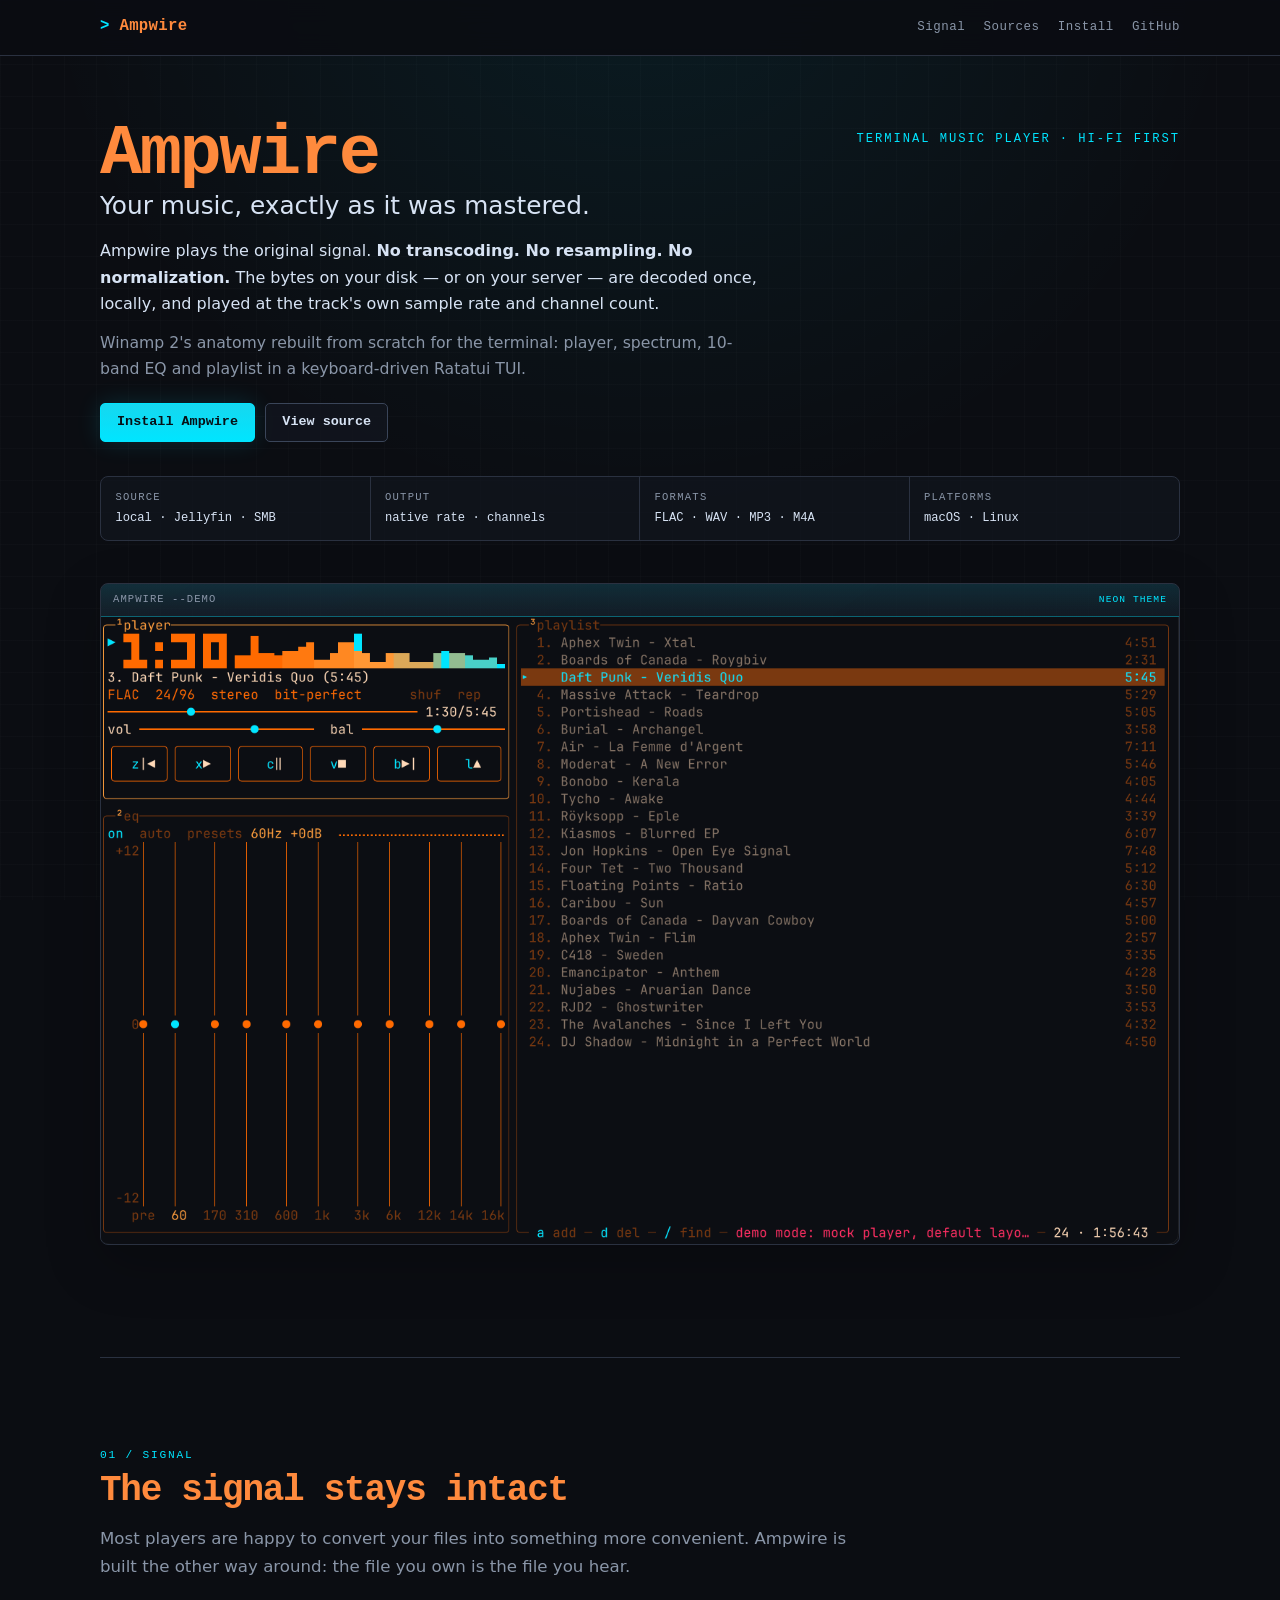
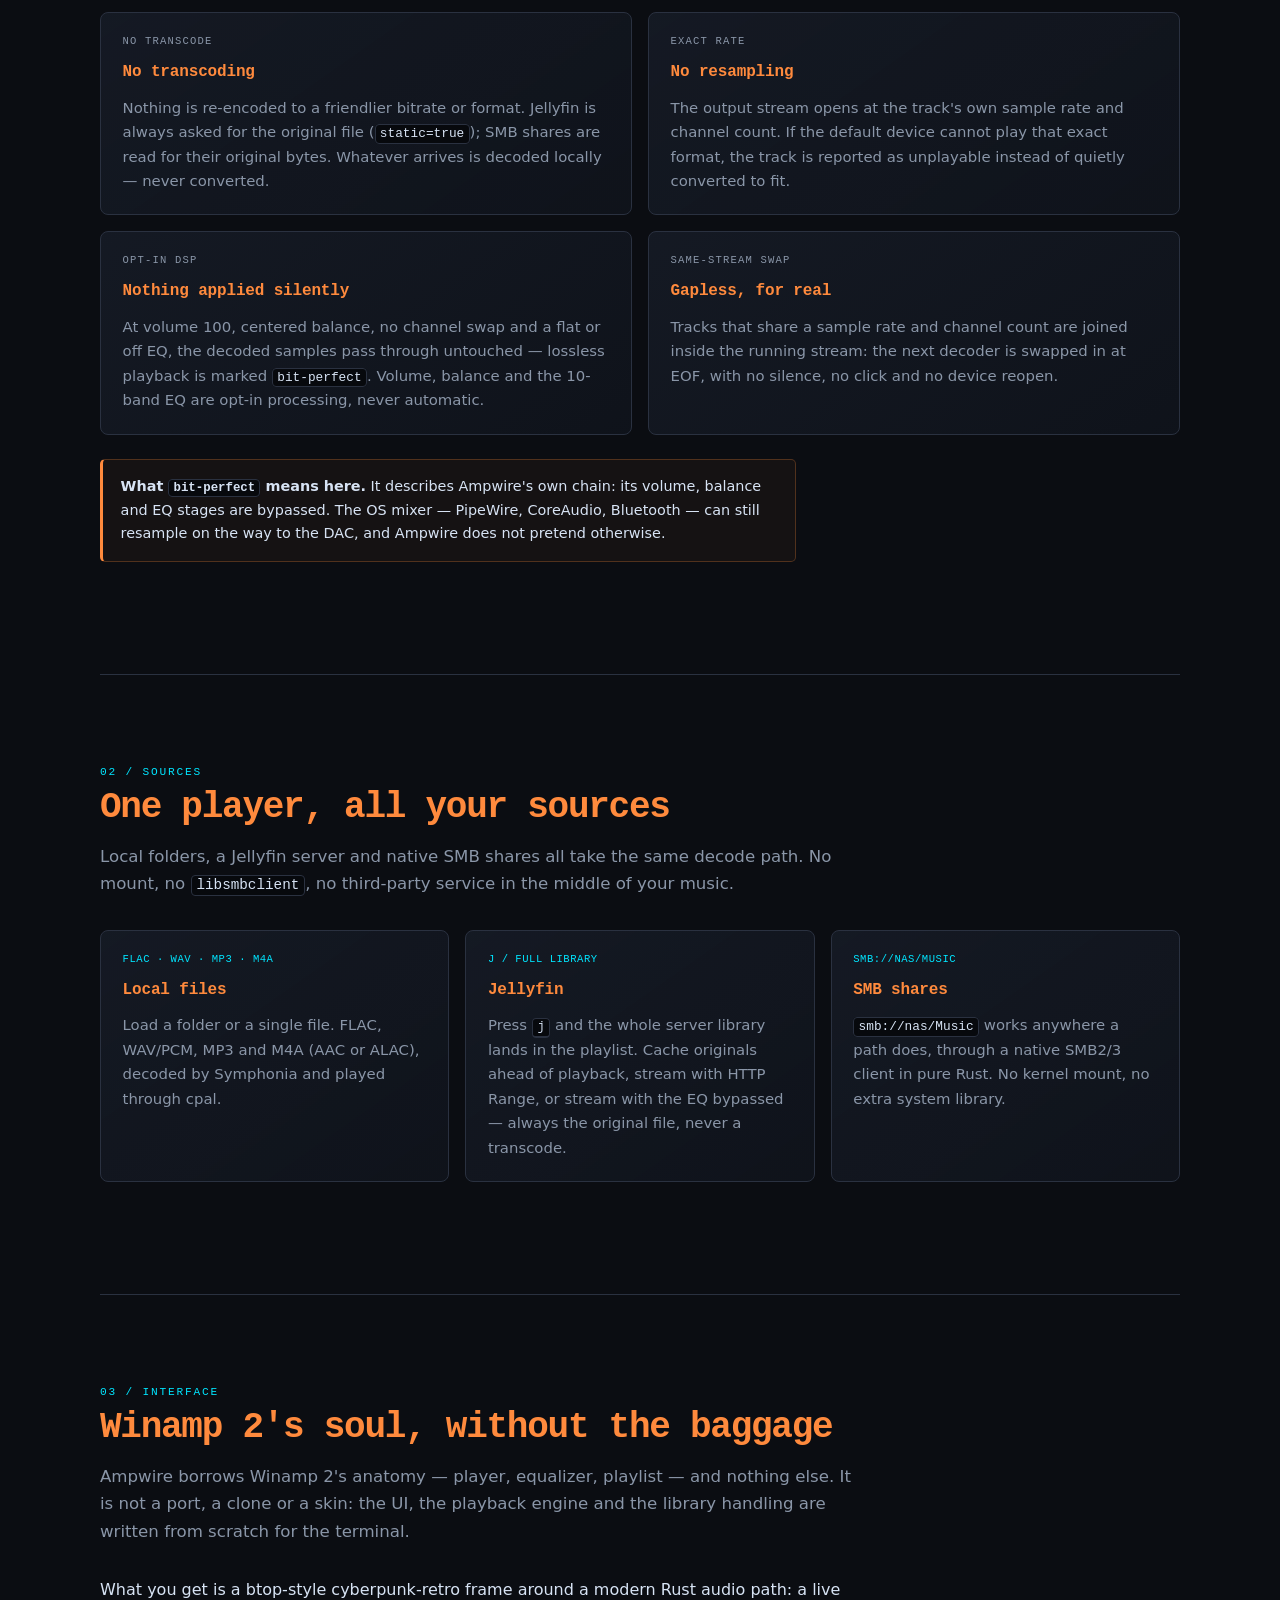
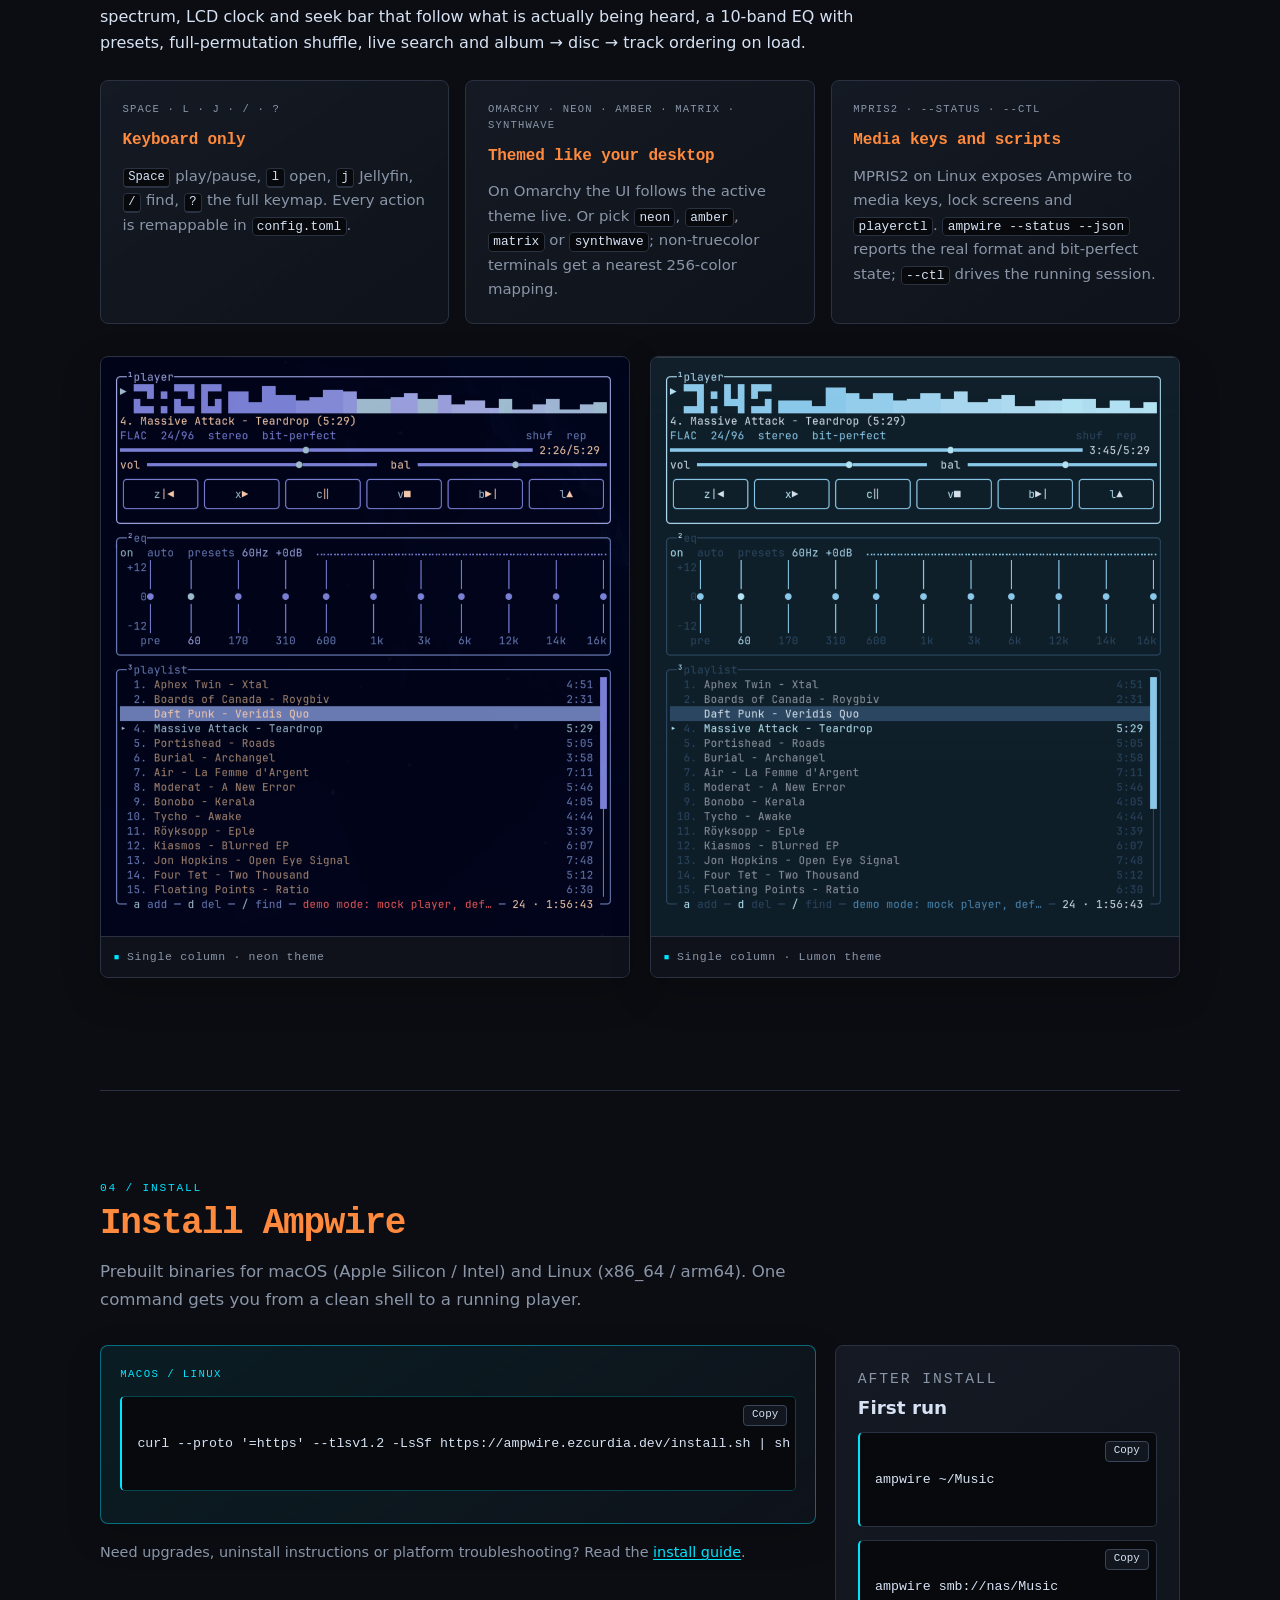
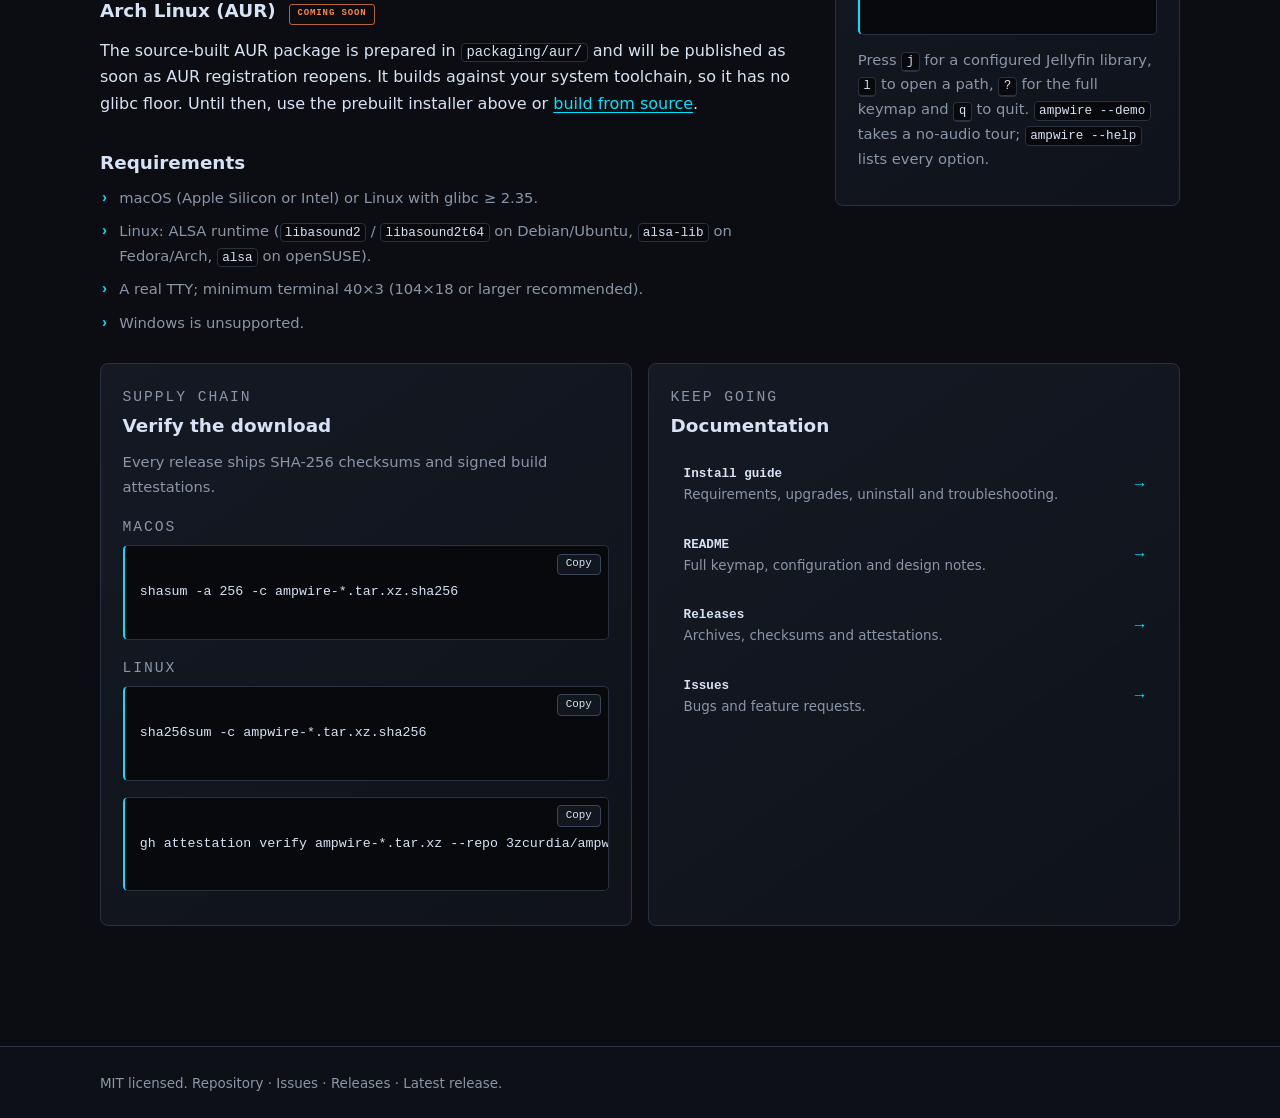
==== commit 992b3da7: "Style improvement" ====
--- a/docs/index.html
+++ b/docs/index.html
@@ -10,153 +10,242 @@
   <meta property="og:title" content="Ampwire — bit-perfect music in your terminal">
   <meta property="og:description" content="No transcoding. No resampling. No normalization. A Winamp 2-inspired terminal player for people who care about the signal.">
   <meta property="og:image" content="https://ampwire.ezcurdia.dev/images/neon.png">
-  <meta property="og:image:alt" content="Ampwire playing a 24/96 FLAC file in the terminal">
+  <meta property="og:image:alt" content="Ampwire terminal interface showing the player, spectrum, equalizer and playlist panels">
   <meta property="og:url" content="https://ampwire.ezcurdia.dev/">
   <meta property="og:type" content="website">
   <meta property="og:site_name" content="Ampwire">
   <meta name="twitter:card" content="summary_large_image">
   <meta name="twitter:image" content="https://ampwire.ezcurdia.dev/images/neon.png">
-  <meta name="twitter:image:alt" content="Ampwire playing a 24/96 FLAC file in the terminal">
+  <meta name="twitter:image:alt" content="Ampwire terminal interface showing the player, spectrum, equalizer and playlist panels">
   <link rel="stylesheet" href="style.css">
 </head>
 <body>
   <a class="skip" href="#main">Skip to content</a>
   <header class="site">
-    <a class="brand" href="index.html">Ampwire</a>
+    <a class="brand" href="index.html"><span class="prompt" aria-hidden="true">&gt;</span> Ampwire</a>
     <nav aria-label="Primary">
-      <a href="install.html">Install</a>
+      <a href="#signal">Signal</a>
+      <a href="#sources">Sources</a>
+      <a href="#install">Install</a>
       <a href="https://github.com/3zcurdia/ampwire">GitHub</a>
-      <a href="https://github.com/3zcurdia/ampwire/releases/latest">Releases</a>
     </nav>
   </header>
   <main id="main">
-    <section class="hero">
-      <p class="eyebrow">Terminal music player · hi-fi first</p>
-      <h1>Ampwire</h1>
-      <p class="lead">Your music, exactly as it was mastered.</p>
-      <p>Ampwire plays the original signal. <strong>No transcoding. No resampling. No normalization.</strong> The bytes on your disk &mdash; or on your server &mdash; are decoded once, locally, and played at the track's own sample rate and channel count.</p>
-      <p class="sub">Winamp 2's anatomy rebuilt from scratch for the terminal: player, spectrum, 10-band EQ and playlist in a keyboard-driven Ratatui TUI.</p>
-      <div class="cta">
-        <a class="primary" href="#install">Install Ampwire</a>
-        <a href="https://github.com/3zcurdia/ampwire">View source</a>
-        <a href="install.html">Install guide</a>
-      </div>
-      <img src="images/neon.png" alt="Ampwire playing a 24/96 FLAC file, showing the player, spectrum, equalizer and playlist panels" width="1492" height="867" fetchpriority="high">
-    </section>
-
-    <h2 id="signal">The signal stays intact</h2>
-    <p class="section-lead">Most players are happy to convert your files into something more convenient. Ampwire is built the other way around: the file you own is the file you hear.</p>
-    <div class="grid two">
-      <article class="card">
-        <h3>No transcoding</h3>
-        <p>Nothing is re-encoded to a friendlier bitrate or format. Jellyfin is always asked for the original file (<code>static=true</code>); SMB shares are read for their original bytes. Whatever arrives is decoded locally &mdash; never converted.</p>
-      </article>
-      <article class="card">
-        <h3>No resampling</h3>
-        <p>The output stream opens at the track's own sample rate and channel count. If the default device cannot play that exact format, the track is reported as unplayable instead of quietly converted to fit.</p>
-      </article>
-      <article class="card">
-        <h3>Nothing applied silently</h3>
-        <p>At volume 100, centered balance, no channel swap and a flat or off EQ, the decoded samples pass through untouched &mdash; lossless playback is marked <code>bit-perfect</code>. Volume, balance and the 10-band EQ are opt-in processing, never automatic.</p>
-      </article>
-      <article class="card">
-        <h3>Gapless, for real</h3>
-        <p>Tracks that share a sample rate and channel count are joined inside the running stream: the next decoder is swapped in at EOF, with no silence, no click and no device reopen.</p>
-      </article>
-    </div>
-    <p class="note"><strong>What <code>bit-perfect</code> means here.</strong> It describes Ampwire's own chain: its volume, balance and EQ stages are bypassed. The OS mixer &mdash; PipeWire, CoreAudio, Bluetooth &mdash; can still resample on the way to the DAC, and Ampwire does not pretend otherwise.</p>
-
-    <h2 id="sources">One player, all your sources</h2>
-    <p class="section-lead">Local folders, a Jellyfin server and native SMB shares all take the same decode path. No mount, no <code>libsmbclient</code>, no third-party service in the middle of your music.</p>
-    <div class="grid">
-      <article class="card">
-        <h3>Local files</h3>
-        <p>Load a folder or a single file. FLAC, WAV/PCM, MP3 and M4A (AAC or ALAC), decoded by Symphonia and played through cpal.</p>
-      </article>
-      <article class="card">
-        <h3>Jellyfin</h3>
-        <p>Press <kbd>j</kbd> and the whole server library lands in the playlist. Cache originals ahead of playback, stream with HTTP Range, or stream with the EQ bypassed &mdash; always the original file, never a transcode.</p>
-      </article>
-      <article class="card">
-        <h3>SMB shares</h3>
-        <p><code>smb://nas/Music</code> works anywhere a path does, through a native SMB2/3 client in pure Rust. No kernel mount, no extra system library.</p>
-      </article>
-    </div>
-
-    <h2 id="winamp">Winamp 2's soul, without the baggage</h2>
-    <p>Ampwire borrows Winamp 2's anatomy &mdash; player, equalizer, playlist &mdash; and nothing else. It is not a port, a clone or a skin: the UI, the playback engine and the library handling are written from scratch for the terminal.</p>
-    <p>What you get is a btop-style cyberpunk-retro frame around a modern Rust audio path: a live spectrum, LCD clock and seek bar that follow what is actually being heard, a 10-band EQ with presets, full-permutation shuffle, live search and album &rarr; disc &rarr; track ordering on load.</p>
-    <div class="grid">
-      <article class="card">
-        <h3>Keyboard only</h3>
-        <p><kbd>Space</kbd> play/pause, <kbd>l</kbd> open, <kbd>j</kbd> Jellyfin, <kbd>/</kbd> find, <kbd>?</kbd> the full keymap. Every action is remappable in <code>config.toml</code>.</p>
-      </article>
-      <article class="card">
-        <h3>Themed like your desktop</h3>
-        <p>On Omarchy the UI follows the active theme live. Or pick <code>neon</code>, <code>amber</code>, <code>matrix</code> or <code>synthwave</code>; non-truecolor terminals get a nearest 256-color mapping.</p>
-      </article>
-      <article class="card">
-        <h3>Media keys and scripts</h3>
-        <p>MPRIS2 on Linux exposes Ampwire to media keys, lock screens and <code>playerctl</code>. <code>ampwire --status --json</code> reports the real format and bit-perfect state; <code>--ctl</code> drives the running session.</p>
-      </article>
-    </div>
-    <div class="gallery">
-      <figure>
-        <img src="images/vertical.png" alt="Ampwire single-column layout with the neon theme" width="937" height="1028" loading="lazy">
-        <figcaption>Single column, neon theme</figcaption>
-      </figure>
-      <figure>
-        <img src="images/vertical-lumon.png" alt="Ampwire single-column layout with the Lumon light theme" width="937" height="1028" loading="lazy">
-        <figcaption>Single column, Lumon theme</figcaption>
-      </figure>
-    </div>
-
-    <h2 id="install">Install</h2>
-    <p>Prebuilt binaries for macOS (Apple Silicon / Intel) and Linux (x86_64 / arm64):</p>
-    <div class="install-box">
-      <p>macOS / Linux</p>
-      <div class="code" data-copy="curl --proto '=https' --tlsv1.2 -LsSf https://ampwire.ezcurdia.dev/install.sh | sh">
+    <section class="hero" aria-labelledby="hero-title">
+      <div class="hero-copy">
+        <div class="hero-topline">
+          <h1 id="hero-title">Ampwire</h1>
+          <p class="hero-tagline">Terminal music player · hi-fi first</p>
+        </div>
+        <p class="lead">Your music, exactly as it was mastered.</p>
+        <p>Ampwire plays the original signal. <strong>No transcoding. No resampling. No normalization.</strong> The bytes on your disk &mdash; or on your server &mdash; are decoded once, locally, and played at the track's own sample rate and channel count.</p>
+        <p class="sub">Winamp 2's anatomy rebuilt from scratch for the terminal: player, spectrum, 10-band EQ and playlist in a keyboard-driven Ratatui TUI.</p>
+        <div class="cta">
+          <a class="primary" href="#install">Install Ampwire</a>
+          <a href="https://github.com/3zcurdia/ampwire">View source</a>
+        </div>
+        <dl class="hero-facts" aria-label="Ampwire at a glance">
+          <div>
+            <dt>Source</dt>
+            <dd>local · Jellyfin · SMB</dd>
+          </div>
+          <div>
+            <dt>Output</dt>
+            <dd>native rate · channels</dd>
+          </div>
+          <div>
+            <dt>Formats</dt>
+            <dd>FLAC · WAV · MP3 · M4A</dd>
+          </div>
+          <div>
+            <dt>Platforms</dt>
+            <dd>macOS · Linux</dd>
+          </div>
+        </dl>
+      </div>
+    </section>
+
+    <figure class="hero-shot">
+      <div class="terminal-bar">
+        <span>ampwire --demo</span>
+        <span>neon theme</span>
+      </div>
+      <img src="images/neon.png" alt="Ampwire terminal interface showing the player, spectrum, equalizer and playlist panels while playing a 24/96 FLAC" width="1492" height="867" fetchpriority="high">
+    </figure>
+
+    <section id="signal" class="section" aria-labelledby="signal-title">
+      <header class="section-head">
+        <p class="section-index">01 / SIGNAL</p>
+        <h2 id="signal-title">The signal stays intact</h2>
+        <p class="section-lead">Most players are happy to convert your files into something more convenient. Ampwire is built the other way around: the file you own is the file you hear.</p>
+      </header>
+      <div class="grid two">
+        <article class="card">
+          <p class="card-tag">no transcode</p>
+          <h3>No transcoding</h3>
+          <p>Nothing is re-encoded to a friendlier bitrate or format. Jellyfin is always asked for the original file (<code>static=true</code>); SMB shares are read for their original bytes. Whatever arrives is decoded locally &mdash; never converted.</p>
+        </article>
+        <article class="card">
+          <p class="card-tag">exact rate</p>
+          <h3>No resampling</h3>
+          <p>The output stream opens at the track's own sample rate and channel count. If the default device cannot play that exact format, the track is reported as unplayable instead of quietly converted to fit.</p>
+        </article>
+        <article class="card">
+          <p class="card-tag">opt-in DSP</p>
+          <h3>Nothing applied silently</h3>
+          <p>At volume 100, centered balance, no channel swap and a flat or off EQ, the decoded samples pass through untouched &mdash; lossless playback is marked <code>bit-perfect</code>. Volume, balance and the 10-band EQ are opt-in processing, never automatic.</p>
+        </article>
+        <article class="card">
+          <p class="card-tag">same-stream swap</p>
+          <h3>Gapless, for real</h3>
+          <p>Tracks that share a sample rate and channel count are joined inside the running stream: the next decoder is swapped in at EOF, with no silence, no click and no device reopen.</p>
+        </article>
+      </div>
+      <p class="note"><strong>What <code>bit-perfect</code> means here.</strong> It describes Ampwire's own chain: its volume, balance and EQ stages are bypassed. The OS mixer &mdash; PipeWire, CoreAudio, Bluetooth &mdash; can still resample on the way to the DAC, and Ampwire does not pretend otherwise.</p>
+    </section>
+
+    <section id="sources" class="section" aria-labelledby="sources-title">
+      <header class="section-head">
+        <p class="section-index">02 / SOURCES</p>
+        <h2 id="sources-title">One player, all your sources</h2>
+        <p class="section-lead">Local folders, a Jellyfin server and native SMB shares all take the same decode path. No mount, no <code>libsmbclient</code>, no third-party service in the middle of your music.</p>
+      </header>
+      <div class="grid three">
+        <article class="card">
+          <p class="card-tag"><code>FLAC · WAV · MP3 · M4A</code></p>
+          <h3>Local files</h3>
+          <p>Load a folder or a single file. FLAC, WAV/PCM, MP3 and M4A (AAC or ALAC), decoded by Symphonia and played through cpal.</p>
+        </article>
+        <article class="card">
+          <p class="card-tag"><code>j / full library</code></p>
+          <h3>Jellyfin</h3>
+          <p>Press <kbd>j</kbd> and the whole server library lands in the playlist. Cache originals ahead of playback, stream with HTTP Range, or stream with the EQ bypassed &mdash; always the original file, never a transcode.</p>
+        </article>
+        <article class="card">
+          <p class="card-tag"><code>smb://nas/Music</code></p>
+          <h3>SMB shares</h3>
+          <p><code>smb://nas/Music</code> works anywhere a path does, through a native SMB2/3 client in pure Rust. No kernel mount, no extra system library.</p>
+        </article>
+      </div>
+    </section>
+
+    <section id="winamp" class="section" aria-labelledby="winamp-title">
+      <header class="section-head">
+        <p class="section-index">03 / INTERFACE</p>
+        <h2 id="winamp-title">Winamp 2's soul, without the baggage</h2>
+        <p class="section-lead">Ampwire borrows Winamp 2's anatomy &mdash; player, equalizer, playlist &mdash; and nothing else. It is not a port, a clone or a skin: the UI, the playback engine and the library handling are written from scratch for the terminal.</p>
+      </header>
+      <p>What you get is a btop-style cyberpunk-retro frame around a modern Rust audio path: a live spectrum, LCD clock and seek bar that follow what is actually being heard, a 10-band EQ with presets, full-permutation shuffle, live search and album &rarr; disc &rarr; track ordering on load.</p>
+      <div class="grid three">
+        <article class="card">
+          <p class="card-tag">Space · l · j · / · ?</p>
+          <h3>Keyboard only</h3>
+          <p><kbd>Space</kbd> play/pause, <kbd>l</kbd> open, <kbd>j</kbd> Jellyfin, <kbd>/</kbd> find, <kbd>?</kbd> the full keymap. Every action is remappable in <code>config.toml</code>.</p>
+        </article>
+        <article class="card">
+          <p class="card-tag">omarchy · neon · amber · matrix · synthwave</p>
+          <h3>Themed like your desktop</h3>
+          <p>On Omarchy the UI follows the active theme live. Or pick <code>neon</code>, <code>amber</code>, <code>matrix</code> or <code>synthwave</code>; non-truecolor terminals get a nearest 256-color mapping.</p>
+        </article>
+        <article class="card">
+          <p class="card-tag">MPRIS2 · --status · --ctl</p>
+          <h3>Media keys and scripts</h3>
+          <p>MPRIS2 on Linux exposes Ampwire to media keys, lock screens and <code>playerctl</code>. <code>ampwire --status --json</code> reports the real format and bit-perfect state; <code>--ctl</code> drives the running session.</p>
+        </article>
+      </div>
+      <div class="gallery">
+        <figure>
+          <img src="images/vertical.png" alt="Ampwire single-column layout with the neon theme" width="937" height="1028" loading="lazy">
+          <figcaption>Single column · neon theme</figcaption>
+        </figure>
+        <figure>
+          <img src="images/vertical-lumon.png" alt="Ampwire single-column layout with the Lumon light theme" width="937" height="1028" loading="lazy">
+          <figcaption>Single column · Lumon theme</figcaption>
+        </figure>
+      </div>
+    </section>
+
+    <section id="install" class="section" aria-labelledby="install-title">
+      <header class="section-head">
+        <p class="section-index">04 / INSTALL</p>
+        <h2 id="install-title">Install Ampwire</h2>
+        <p class="section-lead">Prebuilt binaries for macOS (Apple Silicon / Intel) and Linux (x86_64 / arm64). One command gets you from a clean shell to a running player.</p>
+      </header>
+
+      <div class="install-layout">
+        <div class="install-primary">
+          <div class="install-box">
+            <p class="box-label">macOS / Linux</p>
+            <div class="code" data-copy="curl --proto '=https' --tlsv1.2 -LsSf https://ampwire.ezcurdia.dev/install.sh | sh">
 curl --proto '=https' --tlsv1.2 -LsSf https://ampwire.ezcurdia.dev/install.sh | sh
-      </div>
-    </div>
-
-    <h3>Arch Linux (AUR) <span class="soon">coming soon</span></h3>
-    <p>The source-built AUR package is prepared in <code>packaging/aur/</code> and will be published as soon as AUR registration reopens. It builds against your system toolchain, so it has no glibc floor. Until then, use the prebuilt installer above or <a href="https://github.com/3zcurdia/ampwire#from-source">build from source</a>.</p>
-
-    <h3>Requirements</h3>
-    <ul class="req">
-      <li>macOS (Apple Silicon or Intel) or Linux with glibc &ge; 2.35.</li>
-      <li>Linux: ALSA runtime (<code>libasound2</code> / <code>libasound2t64</code> on Debian/Ubuntu, <code>alsa-lib</code> on Fedora/Arch, <code>alsa</code> on openSUSE).</li>
-      <li>A real TTY; minimum terminal 40&times;3 (104&times;18 or larger recommended).</li>
-      <li>Windows is unsupported.</li>
-    </ul>
-
-    <h2>First run</h2>
-    <div class="code" data-copy="ampwire ~/Music">
+            </div>
+          </div>
+          <p class="install-more">Need upgrades, uninstall instructions or platform troubleshooting? Read the <a href="install.html">install guide</a>.</p>
+
+          <h3 class="subheading">Arch Linux (AUR) <span class="soon">coming soon</span></h3>
+          <p>The source-built AUR package is prepared in <code>packaging/aur/</code> and will be published as soon as AUR registration reopens. It builds against your system toolchain, so it has no glibc floor. Until then, use the prebuilt installer above or <a href="https://github.com/3zcurdia/ampwire#from-source">build from source</a>.</p>
+
+          <h3 class="subheading">Requirements</h3>
+          <ul class="req">
+            <li>macOS (Apple Silicon or Intel) or Linux with glibc &ge; 2.35.</li>
+            <li>Linux: ALSA runtime (<code>libasound2</code> / <code>libasound2t64</code> on Debian/Ubuntu, <code>alsa-lib</code> on Fedora/Arch, <code>alsa</code> on openSUSE).</li>
+            <li>A real TTY; minimum terminal 40&times;3 (104&times;18 or larger recommended).</li>
+            <li>Windows is unsupported.</li>
+          </ul>
+        </div>
+
+        <aside class="panel first-run">
+          <p class="panel-eyebrow">After install</p>
+          <h3>First run</h3>
+          <div class="code" data-copy="ampwire ~/Music">
 ampwire ~/Music
-    </div>
-    <div class="code" data-copy="ampwire smb://nas/Music">
+          </div>
+          <div class="code" data-copy="ampwire smb://nas/Music">
 ampwire smb://nas/Music
-    </div>
-    <p>Press <kbd>j</kbd> for a configured Jellyfin library, <kbd>l</kbd> to open a path, <kbd>?</kbd> for the full keymap and <kbd>q</kbd> to quit. <code>ampwire --demo</code> takes a no-audio tour; <code>ampwire --help</code> lists every option.</p>
-
-    <h2>Verify the download</h2>
-    <p>Every release ships SHA-256 checksums and signed build attestations.</p>
-    <div class="code" data-copy="shasum -a 256 -c ampwire-*.tar.xz.sha256">
-shasum -a 256 -c ampwire-*.tar.xz.sha256   # macOS
-sha256sum -c ampwire-*.tar.xz.sha256        # Linux
-    </div>
-    <div class="code" data-copy="gh attestation verify ampwire-*.tar.xz --repo 3zcurdia/ampwire">
+          </div>
+          <p>Press <kbd>j</kbd> for a configured Jellyfin library, <kbd>l</kbd> to open a path, <kbd>?</kbd> for the full keymap and <kbd>q</kbd> to quit. <code>ampwire --demo</code> takes a no-audio tour; <code>ampwire --help</code> lists every option.</p>
+        </aside>
+      </div>
+
+      <div class="setup-bottom grid two">
+        <article class="panel">
+          <p class="panel-eyebrow">Supply chain</p>
+          <h3>Verify the download</h3>
+          <p>Every release ships SHA-256 checksums and signed build attestations.</p>
+          <div class="command">
+            <p class="command-label">macOS</p>
+            <div class="code" data-copy="shasum -a 256 -c ampwire-*.tar.xz.sha256">
+shasum -a 256 -c ampwire-*.tar.xz.sha256
+            </div>
+          </div>
+          <div class="command">
+            <p class="command-label">Linux</p>
+            <div class="code" data-copy="sha256sum -c ampwire-*.tar.xz.sha256">
+sha256sum -c ampwire-*.tar.xz.sha256
+            </div>
+          </div>
+          <div class="code" data-copy="gh attestation verify ampwire-*.tar.xz --repo 3zcurdia/ampwire">
 gh attestation verify ampwire-*.tar.xz --repo 3zcurdia/ampwire
-    </div>
-
-    <h2>Documentation</h2>
-    <p><a href="install.html">Install guide</a> &mdash; requirements, upgrades, uninstall and troubleshooting. <a href="https://github.com/3zcurdia/ampwire#readme">README</a> &mdash; full keymap, configuration and design notes. <a href="https://github.com/3zcurdia/ampwire/releases">Releases</a> &mdash; archives, checksums and attestations. <a href="https://github.com/3zcurdia/ampwire/issues">Issues</a> &mdash; bugs and feature requests.</p>
-
-    <p class="aria-live" id="copy-status" aria-live="polite"></p>
+          </div>
+        </article>
+
+        <article class="panel">
+          <p class="panel-eyebrow">Keep going</p>
+          <h3>Documentation</h3>
+          <ul class="doc-links">
+            <li><a href="install.html"><span><strong>Install guide</strong>Requirements, upgrades, uninstall and troubleshooting.</span><b aria-hidden="true">&rarr;</b></a></li>
+            <li><a href="https://github.com/3zcurdia/ampwire#readme"><span><strong>README</strong>Full keymap, configuration and design notes.</span><b aria-hidden="true">&rarr;</b></a></li>
+            <li><a href="https://github.com/3zcurdia/ampwire/releases"><span><strong>Releases</strong>Archives, checksums and attestations.</span><b aria-hidden="true">&rarr;</b></a></li>
+            <li><a href="https://github.com/3zcurdia/ampwire/issues"><span><strong>Issues</strong>Bugs and feature requests.</span><b aria-hidden="true">&rarr;</b></a></li>
+          </ul>
+        </article>
+      </div>
+
+      <p class="aria-live" id="copy-status" aria-live="polite"></p>
+    </section>
   </main>
   <footer>
-    <p>MIT licensed. <a href="https://github.com/3zcurdia/ampwire">Repository</a> · <a href="https://github.com/3zcurdia/ampwire/issues">Issues</a> · <a href="https://github.com/3zcurdia/ampwire/releases/latest">Latest release</a>.</p>
+    <p>MIT licensed. <a href="https://github.com/3zcurdia/ampwire">Repository</a> · <a href="https://github.com/3zcurdia/ampwire/issues">Issues</a> · <a href="https://github.com/3zcurdia/ampwire/releases">Releases</a> · <a href="https://github.com/3zcurdia/ampwire/releases/latest">Latest release</a>.</p>
   </footer>
   <script>
     (function () {
--- a/docs/style.css
+++ b/docs/style.css
@@ -1,111 +1,465 @@
 :root {
   --bg: #0b0d12;
   --panel: #12161f;
+  --panel-deep: #0f131b;
   --fg: #d7e3f4;
   --muted: #8a96a8;
   --accent: #00e5ff;
   --glow: #ff8a3d;
   --warn: #ff5c5c;
   --border: #2a3140;
+  --border-strong: #3a4559;
   --code-bg: #07090d;
+  --sans: ui-sans-serif, system-ui, -apple-system, BlinkMacSystemFont, "Segoe UI", sans-serif;
+  --mono: "JetBrains Mono", "Fira Code", "SF Mono", Consolas, monospace;
+  --content: 1120px;
+  --radius: 8px;
+  --radius-small: 5px;
 }
 * { box-sizing: border-box; }
 html, body { margin: 0; padding: 0; }
+html { color-scheme: dark; }
 body {
-  background: var(--bg);
-  color: var(--fg);
-  font-family: "JetBrains Mono", "Fira Code", "SF Mono", Consolas, monospace;
-  line-height: 1.55;
+  background-color: var(--bg);
+  background-image:
+    radial-gradient(circle at 50% -10%, rgba(0, 229, 255, 0.075), transparent 38rem),
+    linear-gradient(rgba(215, 227, 244, 0.014) 1px, transparent 1px),
+    linear-gradient(90deg, rgba(215, 227, 244, 0.014) 1px, transparent 1px);
+  background-position: center top, 0 0, 0 0;
+  background-size: auto, 32px 32px, 32px 32px;
+  background-attachment: fixed;
+  color: var(--fg);
+  font-family: var(--sans);
+  line-height: 1.65;
   min-height: 100vh;
 }
-a { color: var(--accent); }
-a:focus, button:focus { outline: 2px solid var(--accent); outline-offset: 2px; }
-.skip { position: absolute; left: -9999px; }
-.skip:focus { left: 1rem; top: 1rem; background: var(--panel); padding: .5rem; }
+::selection { background: rgba(0, 229, 255, 0.28); color: #fff; }
+a { color: var(--accent); text-underline-offset: 0.16em; }
+a:hover { color: #68f0ff; }
+a:focus-visible, button:focus-visible, summary:focus-visible {
+  outline: 2px solid var(--accent);
+  outline-offset: 3px;
+  border-radius: 3px;
+}
+code {
+  padding: 0.08em 0.34em 0.12em;
+  background: var(--code-bg);
+  border: 1px solid var(--border);
+  border-radius: 4px;
+  color: var(--fg);
+  font-family: var(--mono);
+  font-size: 0.86em;
+  white-space: nowrap;
+}
+kbd {
+  padding: 0.1em 0.38em 0.14em;
+  background: var(--code-bg);
+  border: 1px solid var(--border);
+  border-bottom-width: 2px;
+  border-radius: 4px;
+  color: var(--fg);
+  font-family: var(--mono);
+  font-size: 0.82em;
+}
+.skip { position: absolute; left: -9999px; z-index: 100; }
+.skip:focus {
+  left: 1rem;
+  top: 1rem;
+  padding: 0.55rem 0.8rem;
+  background: var(--panel);
+  border: 1px solid var(--accent);
+  border-radius: var(--radius-small);
+  color: var(--fg);
+  font-family: var(--mono);
+  font-size: 0.82rem;
+}
 header.site {
+  position: sticky;
+  top: 0;
+  z-index: 20;
   border-bottom: 1px solid var(--border);
-  padding: 1rem 1.25rem;
+  padding-block: 0.9rem;
+  padding-inline: max(1.25rem, calc((100% - var(--content)) / 2 + 1.25rem));
   display: flex;
   align-items: center;
   justify-content: space-between;
   gap: 1rem;
   flex-wrap: wrap;
-}
-header.site .brand { font-weight: 700; color: var(--glow); text-decoration: none; }
-nav a { margin-left: 1rem; text-decoration: none; }
-main { max-width: 980px; margin: 0 auto; padding: 2rem 1.25rem 4rem; }
-h1 { color: var(--glow); font-size: 2rem; margin: 0 0 .5rem; }
-h2 { color: var(--accent); margin-top: 2.5rem; }
-h3 { color: var(--fg); }
-p { margin: .75rem 0; }
-.hero { display: grid; gap: 1.5rem; }
-.hero img { width: 100%; height: auto; border: 1px solid var(--border); border-radius: 6px; }
+  background: rgba(11, 13, 18, 0.9);
+}
+@supports (backdrop-filter: blur(12px)) {
+  header.site { backdrop-filter: blur(12px); }
+}
+header.site .brand {
+  color: var(--glow);
+  font-family: var(--mono);
+  font-size: 0.98rem;
+  font-weight: 700;
+  letter-spacing: 0.02em;
+  text-decoration: none;
+}
+header.site .brand:hover { color: #ffa367; }
+header.site .prompt { color: var(--accent); }
+header.site nav {
+  display: flex;
+  justify-content: flex-end;
+  gap: 0.35rem 1.15rem;
+  flex-wrap: wrap;
+}
+header.site nav a {
+  color: var(--muted);
+  font-family: var(--mono);
+  font-size: 0.78rem;
+  letter-spacing: 0.04em;
+  text-decoration: none;
+  transition: color 140ms ease;
+}
+header.site nav a:hover { color: var(--fg); }
+main {
+  max-width: var(--content);
+  margin: 0 auto;
+  padding: 4rem 1.25rem 6rem;
+}
+h1, h2 {
+  color: var(--glow);
+  font-family: var(--mono);
+  font-weight: 700;
+  letter-spacing: -0.035em;
+  text-wrap: balance;
+}
+h1 { font-size: clamp(2.6rem, 8vw, 4.4rem); line-height: 0.98; margin: 0 0 0.85rem; }
+h2 {
+  font-size: clamp(1.65rem, 4vw, 2.25rem);
+  line-height: 1.12;
+  margin: 0.4rem 0 0.9rem;
+}
+h3 { color: var(--fg); font-size: 1.15rem; line-height: 1.3; margin: 0 0 0.7rem; }
+p { margin: 0.8rem 0; }
+.hero {
+  display: grid;
+  grid-template-columns: minmax(0, 1fr);
+  gap: clamp(2rem, 5vw, 4rem);
+  align-items: start;
+}
+.hero-copy { max-width: none; }
+.hero-copy > p { max-width: 66ch; }
+.hero-topline {
+  display: flex;
+  align-items: flex-start;
+  justify-content: space-between;
+  gap: 2rem;
+  flex-wrap: wrap;
+}
+.hero-topline h1 { margin: 0; }
+.hero-tagline {
+  margin: 0.7rem 0 0 auto;
+  color: var(--accent);
+  font-family: var(--mono);
+  font-size: 0.76rem;
+  letter-spacing: 0.16em;
+  line-height: 1.4;
+  text-align: right;
+  text-transform: uppercase;
+}
+.lead { margin: 0 0 1rem; font-size: clamp(1.2rem, 3vw, 1.55rem); line-height: 1.35; }
+.sub { color: var(--muted); font-size: 0.98rem; }
+.cta { display: flex; flex-wrap: wrap; gap: 0.65rem; margin-top: 1.35rem; }
+.cta a {
+  display: inline-block;
+  padding: 0.68rem 1rem;
+  background: rgba(18, 22, 31, 0.75);
+  border: 1px solid var(--border-strong);
+  border-radius: var(--radius-small);
+  color: var(--fg);
+  font-family: var(--mono);
+  font-size: 0.84rem;
+  font-weight: 600;
+  line-height: 1.1;
+  text-decoration: none;
+  transition: border-color 140ms ease, background-color 140ms ease, color 140ms ease;
+}
+.cta a:hover {
+  background: var(--panel);
+  border-color: var(--accent);
+  color: var(--accent);
+}
+.cta a.primary {
+  background: linear-gradient(180deg, #16d7ef, var(--accent));
+  border-color: var(--accent);
+  color: #071016;
+  box-shadow: 0 0 24px rgba(0, 229, 255, 0.14);
+}
+.cta a.primary:hover {
+  background: #68f0ff;
+  border-color: #68f0ff;
+  color: #071016;
+}
+.hero-facts {
+  display: grid;
+  grid-template-columns: repeat(4, minmax(0, 1fr));
+  margin: 2.1rem 0 0;
+  background: rgba(18, 22, 31, 0.7);
+  border: 1px solid var(--border);
+  border-radius: var(--radius);
+  overflow: hidden;
+}
+.hero-facts > div { padding: 0.8rem 0.9rem; border-right: 1px solid var(--border); border-bottom: 1px solid var(--border); }
+.hero-facts > div:nth-child(4n) { border-right: 0; }
+.hero-facts > div:nth-last-child(-n + 4) { border-bottom: 0; }
+.hero-facts dt {
+  color: var(--muted);
+  font-family: var(--mono);
+  font-size: 0.66rem;
+  letter-spacing: 0.12em;
+  text-transform: uppercase;
+}
+.hero-facts dd {
+  margin: 0.18rem 0 0;
+  color: var(--fg);
+  font-family: var(--mono);
+  font-size: 0.76rem;
+  line-height: 1.45;
+}
+.hero-shot, .panel, .install-box, .card, .gallery figure {
+  background: linear-gradient(145deg, rgba(24, 30, 42, 0.72), rgba(15, 19, 27, 0.94));
+  border: 1px solid var(--border);
+  border-radius: var(--radius);
+}
+.hero-shot { overflow: hidden; box-shadow: 0 18px 55px rgba(0, 0, 0, 0.22); }
+.terminal-bar {
+  display: flex;
+  align-items: center;
+  justify-content: space-between;
+  gap: 1rem;
+  padding: 0.48rem 0.75rem;
+  background: linear-gradient(180deg, rgba(255, 138, 61, 0.11), rgba(255, 138, 61, 0.025));
+  border-bottom: 1px solid rgba(255, 138, 61, 0.32);
+  color: var(--muted);
+  font-family: var(--mono);
+  font-size: 0.66rem;
+  letter-spacing: 0.1em;
+  text-transform: uppercase;
+}
+.terminal-bar span:last-child { color: var(--glow); font-size: 0.6rem; }
+.hero-shot { margin: 2.6rem 0 0; }
+.hero-shot .terminal-bar {
+  background: linear-gradient(180deg, rgba(0, 229, 255, 0.1), rgba(0, 229, 255, 0.02));
+  border-bottom-color: rgba(0, 229, 255, 0.3);
+}
+.hero-shot .terminal-bar span:last-child { color: var(--accent); }
+.hero-shot img { display: block; width: 100%; height: auto; }
+.section {
+  margin-top: clamp(4.5rem, 9vw, 7rem);
+  padding-top: clamp(3.5rem, 7vw, 5.5rem);
+  border-top: 1px solid var(--border);
+  scroll-margin-top: 5rem;
+}
+.section-head { max-width: 76ch; margin-bottom: 2rem; }
+.section-index {
+  margin: 0;
+  color: var(--accent);
+  font-family: var(--mono);
+  font-size: 0.7rem;
+  letter-spacing: 0.16em;
+  text-transform: uppercase;
+}
+.section-lead { max-width: 72ch; margin: 0; color: var(--muted); font-size: 1.04rem; }
+.section > p { max-width: 76ch; color: var(--fg); }
+.grid { display: grid; gap: 1rem; grid-template-columns: repeat(2, minmax(0, 1fr)); margin: 1.5rem 0; }
+.grid.three { grid-template-columns: repeat(3, minmax(0, 1fr)); }
+.card { position: relative; padding: 1.3rem 1.35rem; transition: border-color 140ms ease; }
+.card:hover { border-color: rgba(0, 229, 255, 0.42); }
+.card-tag {
+  margin: 0 0 0.75rem;
+  color: var(--muted);
+  font-family: var(--mono);
+  font-size: 0.66rem;
+  letter-spacing: 0.11em;
+  line-height: 1.5;
+  text-transform: uppercase;
+}
+.card-tag code {
+  padding: 0;
+  background: none;
+  border: 0;
+  color: var(--accent);
+  font-size: 1em;
+  letter-spacing: 0.05em;
+  white-space: normal;
+}
+.card h3 { color: var(--glow); font-family: var(--mono); font-size: 1rem; letter-spacing: -0.01em; }
+.card p:last-child { margin-bottom: 0; color: var(--muted); font-size: 0.93rem; }
+.note {
+  max-width: 80ch;
+  padding: 0.95rem 1.1rem;
+  background: rgba(255, 138, 61, 0.045);
+  border: 1px solid rgba(255, 138, 61, 0.26);
+  border-left: 3px solid var(--glow);
+  border-radius: var(--radius-small);
+  color: var(--muted);
+  font-size: 0.9rem;
+}
+.note strong { color: var(--fg); }
+.gallery { display: grid; gap: 1.25rem; grid-template-columns: repeat(2, minmax(0, 1fr)); align-items: start; margin: 2rem 0 0; }
+.gallery figure { margin: 0; overflow: hidden; box-shadow: 0 14px 40px rgba(0, 0, 0, 0.2); }
+.gallery img { display: block; width: 100%; height: auto; }
+.gallery figcaption {
+  margin: 0;
+  padding: 0.65rem 0.8rem;
+  background: rgba(15, 19, 27, 0.94);
+  border-top: 1px solid var(--border);
+  color: var(--muted);
+  font-family: var(--mono);
+  font-size: 0.72rem;
+  letter-spacing: 0.06em;
+  text-align: left;
+}
+.gallery figcaption::before {
+  content: "■";
+  margin-right: 0.45rem;
+  color: var(--accent);
+  font-size: 0.55rem;
+  vertical-align: 0.08em;
+}
+.install-layout { display: grid; grid-template-columns: minmax(0, 1.35fr) minmax(280px, 0.65fr); gap: 1.2rem; align-items: start; }
+.install-primary { min-width: 0; }
 .install-box {
-  background: var(--panel);
-  border: 1px solid var(--border);
-  border-radius: 8px;
-  padding: 1rem;
-}
+  padding: 1.2rem;
+  border-color: rgba(0, 229, 255, 0.42);
+  background: linear-gradient(145deg, rgba(0, 229, 255, 0.075), rgba(15, 19, 27, 0.94));
+  box-shadow: 0 12px 36px rgba(0, 0, 0, 0.16);
+}
+.box-label, .panel-eyebrow, .command-label {
+  margin: 0;
+  color: var(--muted);
+  font-family: var(--mono);
+  font-size: 0.67rem;
+  letter-spacing: 0.13em;
+  text-transform: uppercase;
+}
+.install-box .box-label { color: var(--accent); }
+.install-more { margin-top: 1.1rem; color: var(--muted); font-size: 0.9rem; }
+.subheading { margin-top: 2.1rem; }
+.soon {
+  display: inline-block;
+  margin-left: 0.45rem;
+  padding: 0.2rem 0.45rem 0.24rem;
+  border: 1px solid rgba(255, 138, 61, 0.7);
+  border-radius: 3px;
+  color: var(--glow);
+  font-family: var(--mono);
+  font-size: 0.56rem;
+  letter-spacing: 0.1em;
+  text-transform: uppercase;
+  vertical-align: 0.16em;
+}
+.panel { padding: 1.3rem 1.35rem; }
+.panel h3 { margin-top: 0.3rem; }
+.panel p { color: var(--muted); font-size: 0.92rem; }
+.first-run .code { margin-top: 0.75rem; }
+.first-run .code + .code { margin-top: 0.6rem; }
+.setup-bottom { margin-top: 1.2rem; }
+.setup-bottom .panel { height: 100%; }
 .code {
+  position: relative;
+  margin: 0.8rem 0;
+  padding: 0.85rem 5.2rem 0.85rem 0.95rem;
   background: var(--code-bg);
   border: 1px solid var(--border);
-  border-radius: 6px;
-  padding: .75rem;
+  border-left: 2px solid var(--accent);
+  border-radius: var(--radius-small);
   overflow-x: auto;
-  position: relative;
-  font-size: .9rem;
+  color: var(--fg);
+  font-family: var(--mono);
+  font-size: 0.83rem;
+  line-height: 1.65;
   white-space: pre;
 }
+.install-box .code { border-color: rgba(0, 229, 255, 0.28); border-left-color: var(--accent); }
 .code button.copy {
   position: absolute;
-  top: .4rem;
-  right: .4rem;
+  top: 0.48rem;
+  right: 0.48rem;
+  padding: 0.22rem 0.5rem 0.26rem;
   background: var(--panel);
-  color: var(--fg);
-  border: 1px solid var(--border);
+  border: 1px solid var(--border-strong);
   border-radius: 4px;
-  padding: .2rem .5rem;
+  color: var(--fg);
   cursor: pointer;
-  font: inherit;
-  font-size: .75rem;
-}
-.code button.copy:hover { border-color: var(--accent); }
-.row { display: flex; gap: .5rem; align-items: center; flex-wrap: wrap; }
-.badges img { height: 20px; }
-footer { border-top: 1px solid var(--border); padding: 1.5rem 1.25rem; color: var(--muted); font-size: .85rem; }
-ul.req li { margin: .4rem 0; }
-details { background: var(--panel); border: 1px solid var(--border); border-radius: 6px; padding: .75rem 1rem; margin: 1rem 0; }
-summary { cursor: pointer; color: var(--accent); }
+  font-family: var(--mono);
+  font-size: 0.68rem;
+  line-height: 1.1;
+  transition: border-color 140ms ease, color 140ms ease;
+}
+.code button.copy:hover { border-color: var(--accent); color: var(--accent); }
+.command { margin-top: 1rem; }
+.command-label { margin-bottom: 0.35rem; }
+.command .code { margin: 0; }
+.command + .command { margin-top: 1rem; }
+.command + .code { margin-top: 1rem; }
+.doc-links { margin: 1rem 0 0; padding: 0; list-style: none; }
+.doc-links li + li { margin-top: 0.5rem; }
+.doc-links a {
+  display: flex;
+  align-items: center;
+  justify-content: space-between;
+  gap: 1rem;
+  padding: 0.65rem 0.75rem;
+  border: 1px solid transparent;
+  border-radius: var(--radius-small);
+  color: var(--fg);
+  text-decoration: none;
+  transition: border-color 140ms ease, background-color 140ms ease;
+}
+.doc-links a:hover { background: rgba(0, 229, 255, 0.035); border-color: var(--border-strong); }
+.doc-links span { color: var(--muted); font-size: 0.84rem; line-height: 1.45; }
+.doc-links strong { display: block; margin-bottom: 0.12rem; color: var(--fg); font-family: var(--mono); font-size: 0.79rem; }
+.doc-links b { color: var(--accent); font-family: var(--mono); font-size: 1rem; font-weight: 400; }
+footer {
+  border-top: 1px solid var(--border);
+  padding: 1.6rem max(1.25rem, calc((100% - var(--content)) / 2 + 1.25rem));
+  background: rgba(15, 19, 27, 0.65);
+  color: var(--muted);
+  font-size: 0.84rem;
+}
+footer p { margin: 0; }
+footer a { color: var(--muted); text-decoration: none; }
+footer a:hover { color: var(--accent); }
+ul.req { margin: 0.5rem 0 0; padding: 0; list-style: none; }
+ul.req li { position: relative; margin: 0.55rem 0; padding-left: 1.2rem; color: var(--muted); font-size: 0.92rem; }
+ul.req li::before { content: "›"; position: absolute; left: 0; color: var(--accent); font-family: var(--mono); font-weight: 700; }
+details {
+  padding: 0.8rem 1rem;
+  background: var(--panel);
+  border: 1px solid var(--border);
+  border-radius: var(--radius-small);
+  margin: 1rem 0;
+}
+summary { cursor: pointer; color: var(--accent); font-family: var(--mono); font-size: 0.88rem; }
 .aria-live { position: absolute; left: -9999px; }
 img { max-width: 100%; height: auto; }
-.eyebrow { margin: 0; color: var(--muted); font-size: .78rem; letter-spacing: .14em; text-transform: uppercase; }
-.lead { margin: .25rem 0 .5rem; font-size: 1.35rem; line-height: 1.35; }
-.sub { color: var(--muted); }
-.cta { display: flex; flex-wrap: wrap; gap: .6rem; margin-top: .5rem; }
-.cta a { display: inline-block; padding: .55rem .9rem; border: 1px solid var(--border); border-radius: 6px; color: var(--fg); text-decoration: none; }
-.cta a:hover { border-color: var(--accent); }
-.cta a.primary { background: var(--accent); border-color: var(--accent); color: var(--bg); font-weight: 700; }
-.cta a.primary:hover { background: var(--fg); border-color: var(--fg); }
-.grid { display: grid; gap: 1rem; grid-template-columns: repeat(auto-fit, minmax(230px, 1fr)); margin: 1.5rem 0; }
-.grid.two { grid-template-columns: repeat(auto-fit, minmax(360px, 1fr)); }
-.card { background: var(--panel); border: 1px solid var(--border); border-radius: 8px; padding: 1rem 1.1rem; }
-.card h3 { margin: 0 0 .45rem; color: var(--glow); font-size: 1rem; }
-.card p { margin: 0; color: var(--muted); font-size: .92rem; }
-.card code { color: var(--fg); }
-.section-lead { max-width: 70ch; color: var(--muted); }
-.note { background: var(--panel); border: 1px solid var(--border); border-left: 3px solid var(--glow); border-radius: 6px; padding: .85rem 1rem; color: var(--muted); }
-.note strong { color: var(--fg); }
-.soon { display: inline-block; margin-left: .4rem; padding: .18rem .45rem; border: 1px solid var(--glow); border-radius: 3px; color: var(--glow); font-size: .65rem; letter-spacing: .1em; text-transform: uppercase; vertical-align: middle; }
-.gallery { display: grid; gap: 1rem; grid-template-columns: repeat(auto-fit, minmax(260px, 1fr)); align-items: start; margin: 1.5rem 0; }
-.gallery figure { margin: 0; }
-.gallery figcaption { margin-top: .5rem; color: var(--muted); font-size: .8rem; text-align: center; }
-kbd { padding: .05rem .35rem; background: var(--code-bg); border: 1px solid var(--border); border-bottom-width: 2px; border-radius: 4px; color: var(--fg); font: inherit; font-size: .85em; }
+table { width: 100%; border-collapse: collapse; }
+table th, table td { border: 1px solid var(--border); padding: 0.55rem; text-align: left; vertical-align: top; }
+table th { background: var(--panel); color: var(--accent); font-family: var(--mono); font-size: 0.82rem; }
+@media (max-width: 920px) {
+  .install-layout { grid-template-columns: minmax(0, 1fr); }
+  .grid.three { grid-template-columns: repeat(2, minmax(0, 1fr)); }
+}
+@media (max-width: 700px) {
+  main { padding: 3rem 1rem 4.5rem; }
+  .section { margin-top: 4rem; padding-top: 3rem; }
+  .grid, .grid.three, .gallery { grid-template-columns: minmax(0, 1fr); }
+  .hero-facts { grid-template-columns: 1fr; }
+  .hero-facts > div { border-right: 0; border-bottom: 1px solid var(--border); }
+  .hero-facts > div:nth-last-child(-n + 2) { border-bottom: 1px solid var(--border); }
+  .hero-facts > div:last-child { border-bottom: 0; }
+  .cta a { flex: 1 1 12rem; text-align: center; }
+  .code { font-size: 0.76rem; }
+}
+@media (max-width: 520px) {
+  header.site { align-items: flex-start; }
+  header.site nav { width: 100%; justify-content: flex-start; }
+}
 @media (prefers-reduced-motion: reduce) {
   * { transition: none !important; animation: none !important; }
 }
-@media (max-width: 600px) {
-  h1 { font-size: 1.5rem; }
-}
-table { width: 100%; border-collapse: collapse; }
-table th, table td { border: 1px solid var(--border); padding: .5rem; text-align: left; vertical-align: top; }
-table th { background: var(--panel); color: var(--accent); }
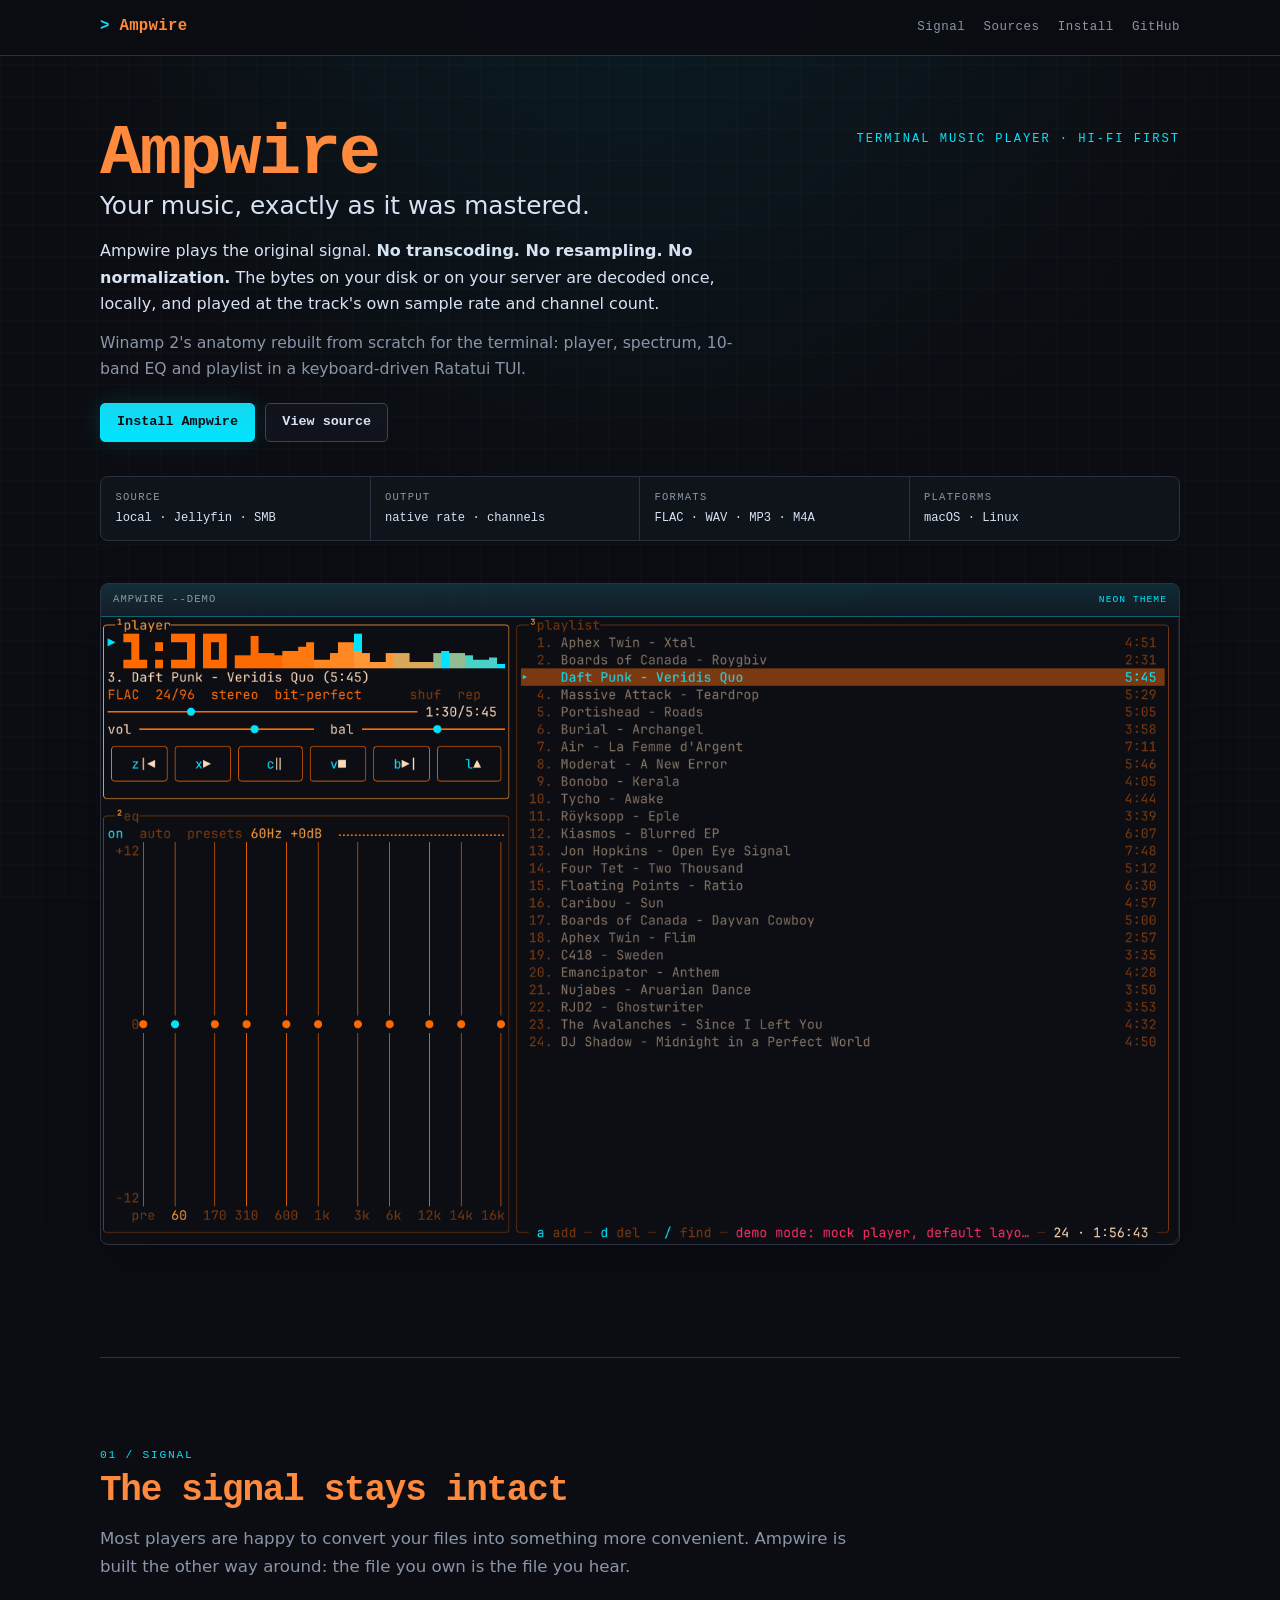
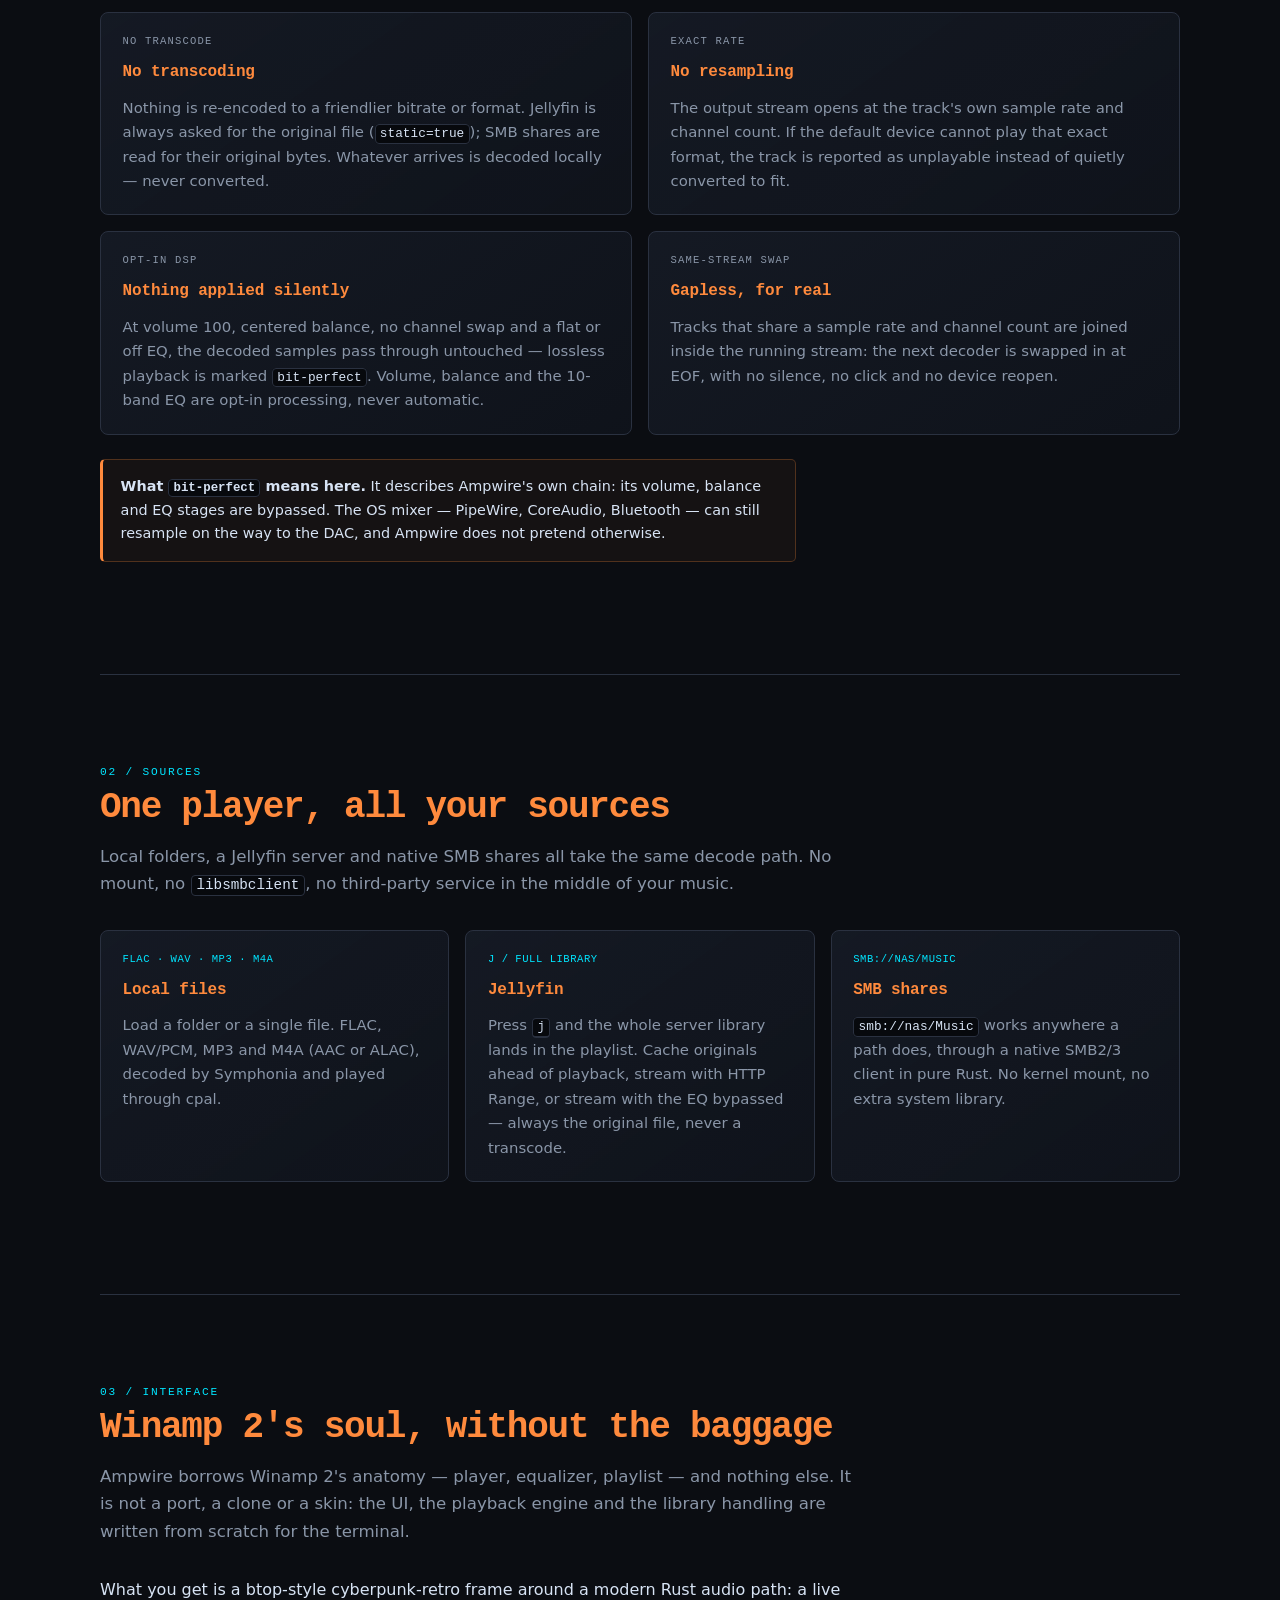
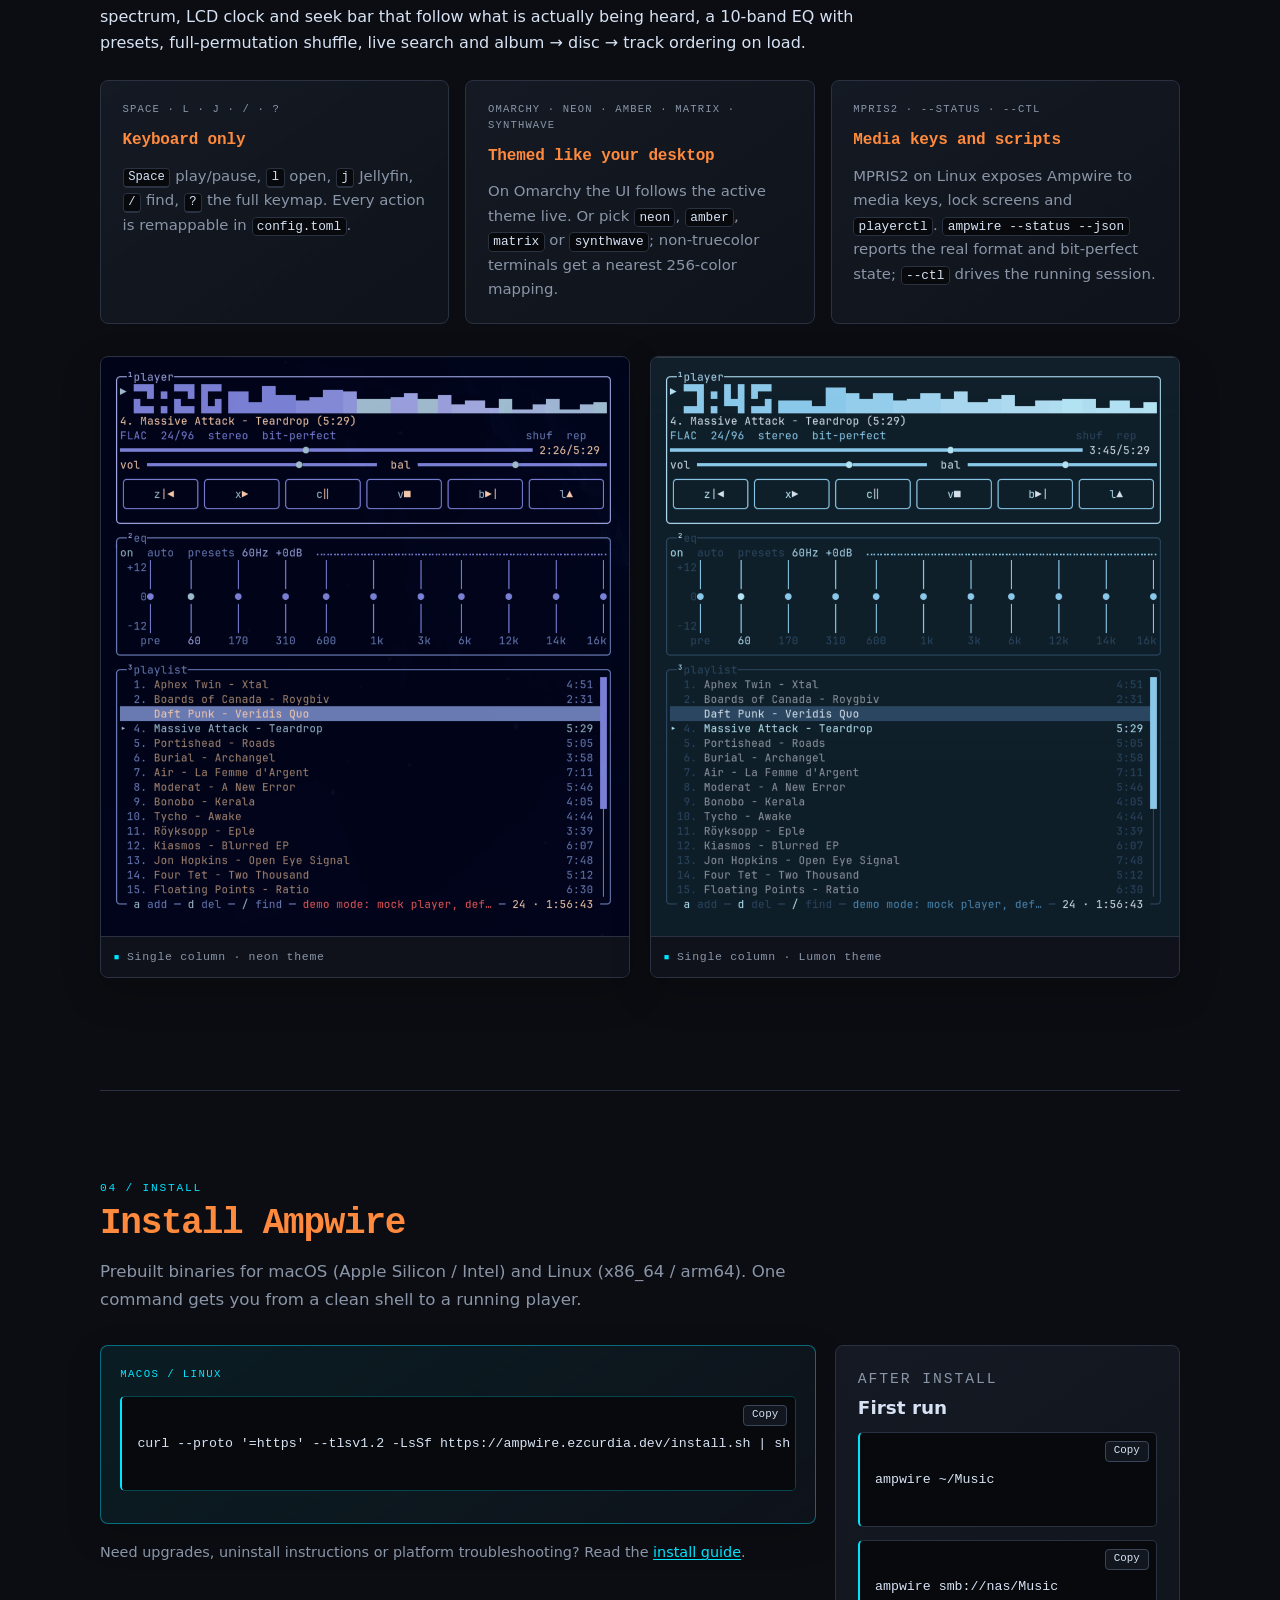
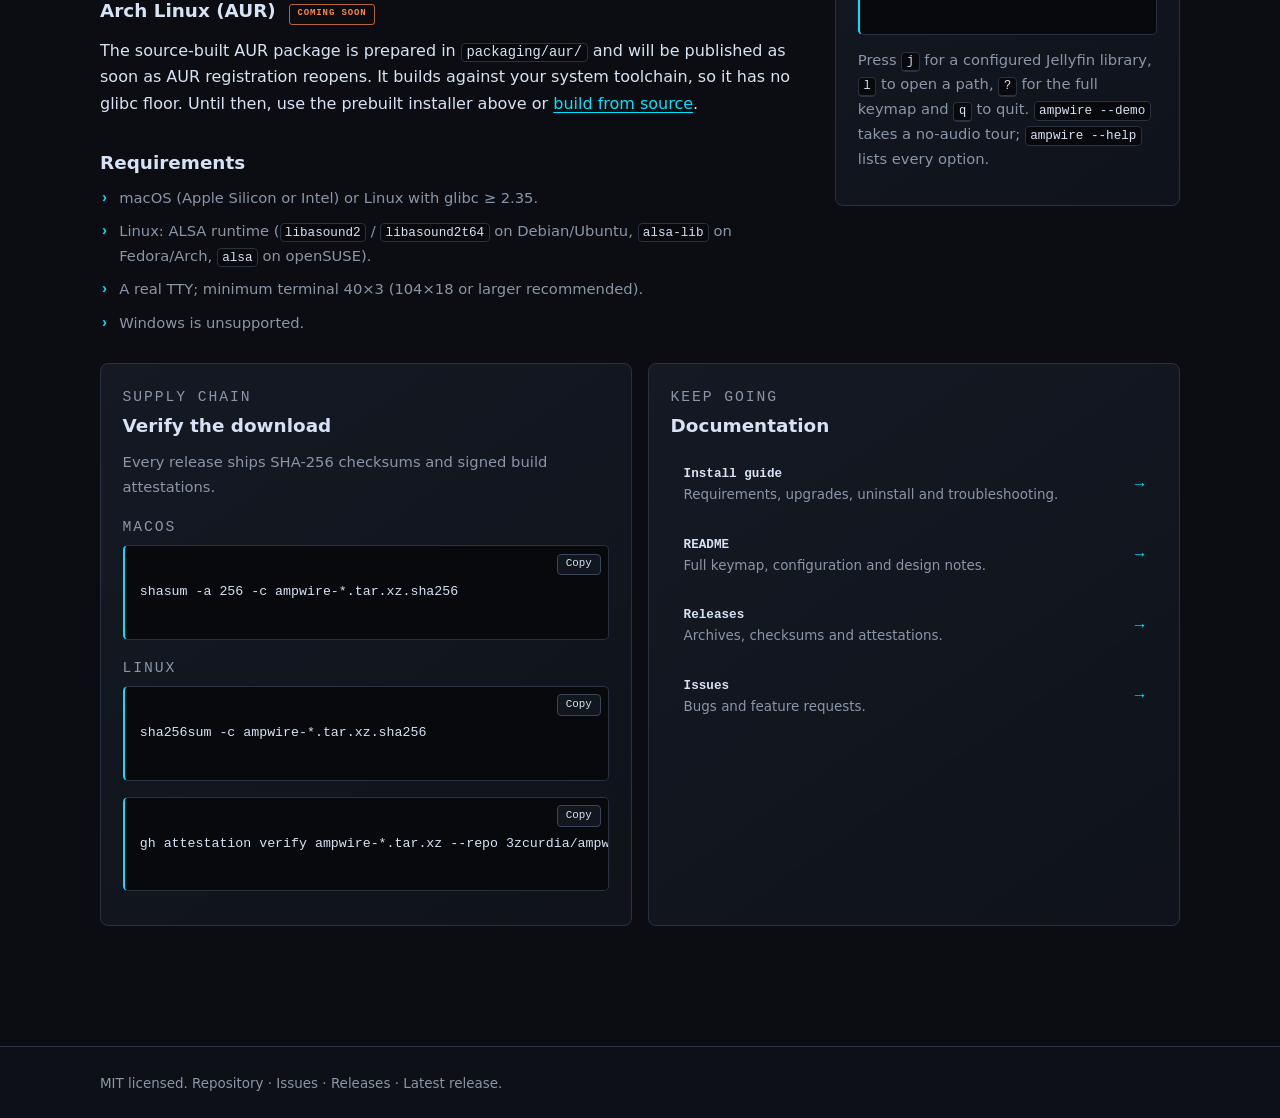
==== commit a3e90b6b: "No dashlines" ====
--- a/docs/index.html
+++ b/docs/index.html
@@ -38,7 +38,7 @@
           <p class="hero-tagline">Terminal music player · hi-fi first</p>
         </div>
         <p class="lead">Your music, exactly as it was mastered.</p>
-        <p>Ampwire plays the original signal. <strong>No transcoding. No resampling. No normalization.</strong> The bytes on your disk &mdash; or on your server &mdash; are decoded once, locally, and played at the track's own sample rate and channel count.</p>
+        <p>Ampwire plays the original signal. <strong>No transcoding. No resampling. No normalization.</strong> The bytes on your disk or on your server are decoded once, locally, and played at the track's own sample rate and channel count.</p>
         <p class="sub">Winamp 2's anatomy rebuilt from scratch for the terminal: player, spectrum, 10-band EQ and playlist in a keyboard-driven Ratatui TUI.</p>
         <div class="cta">
           <a class="primary" href="#install">Install Ampwire</a>
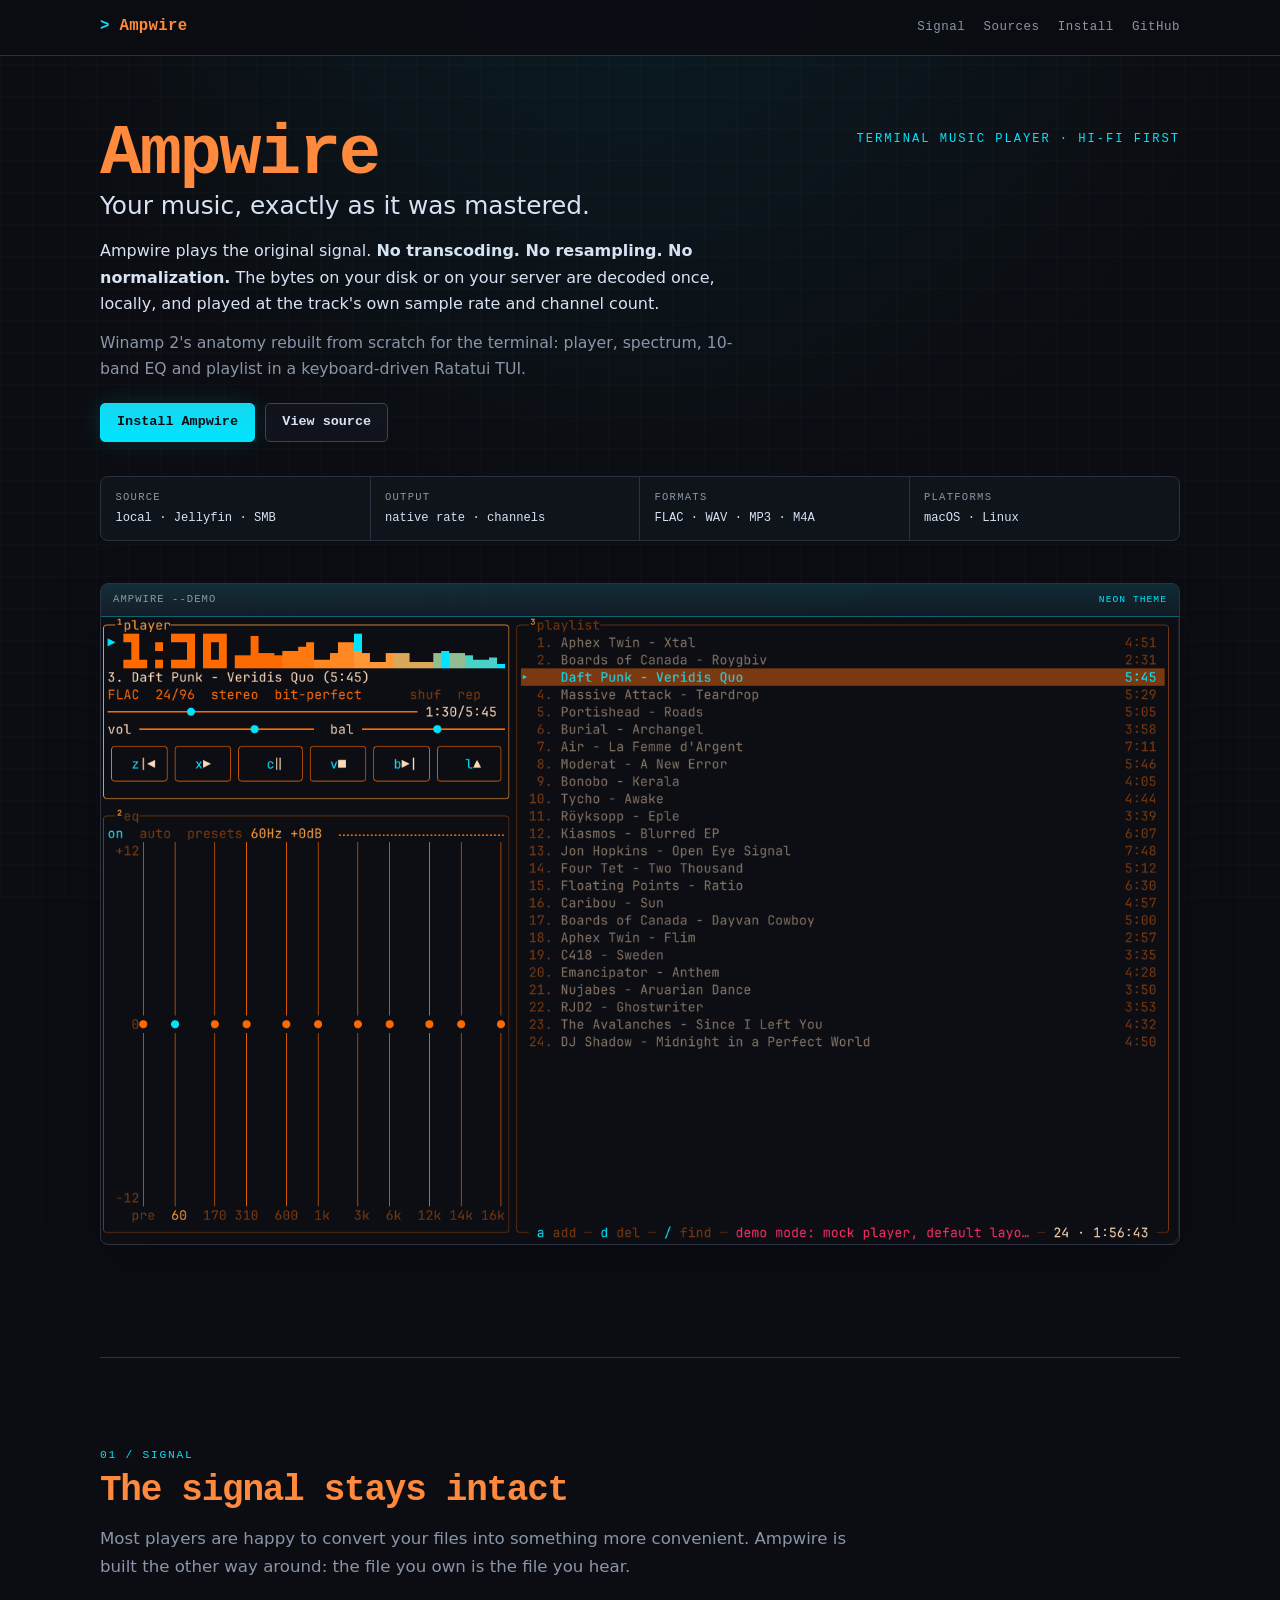
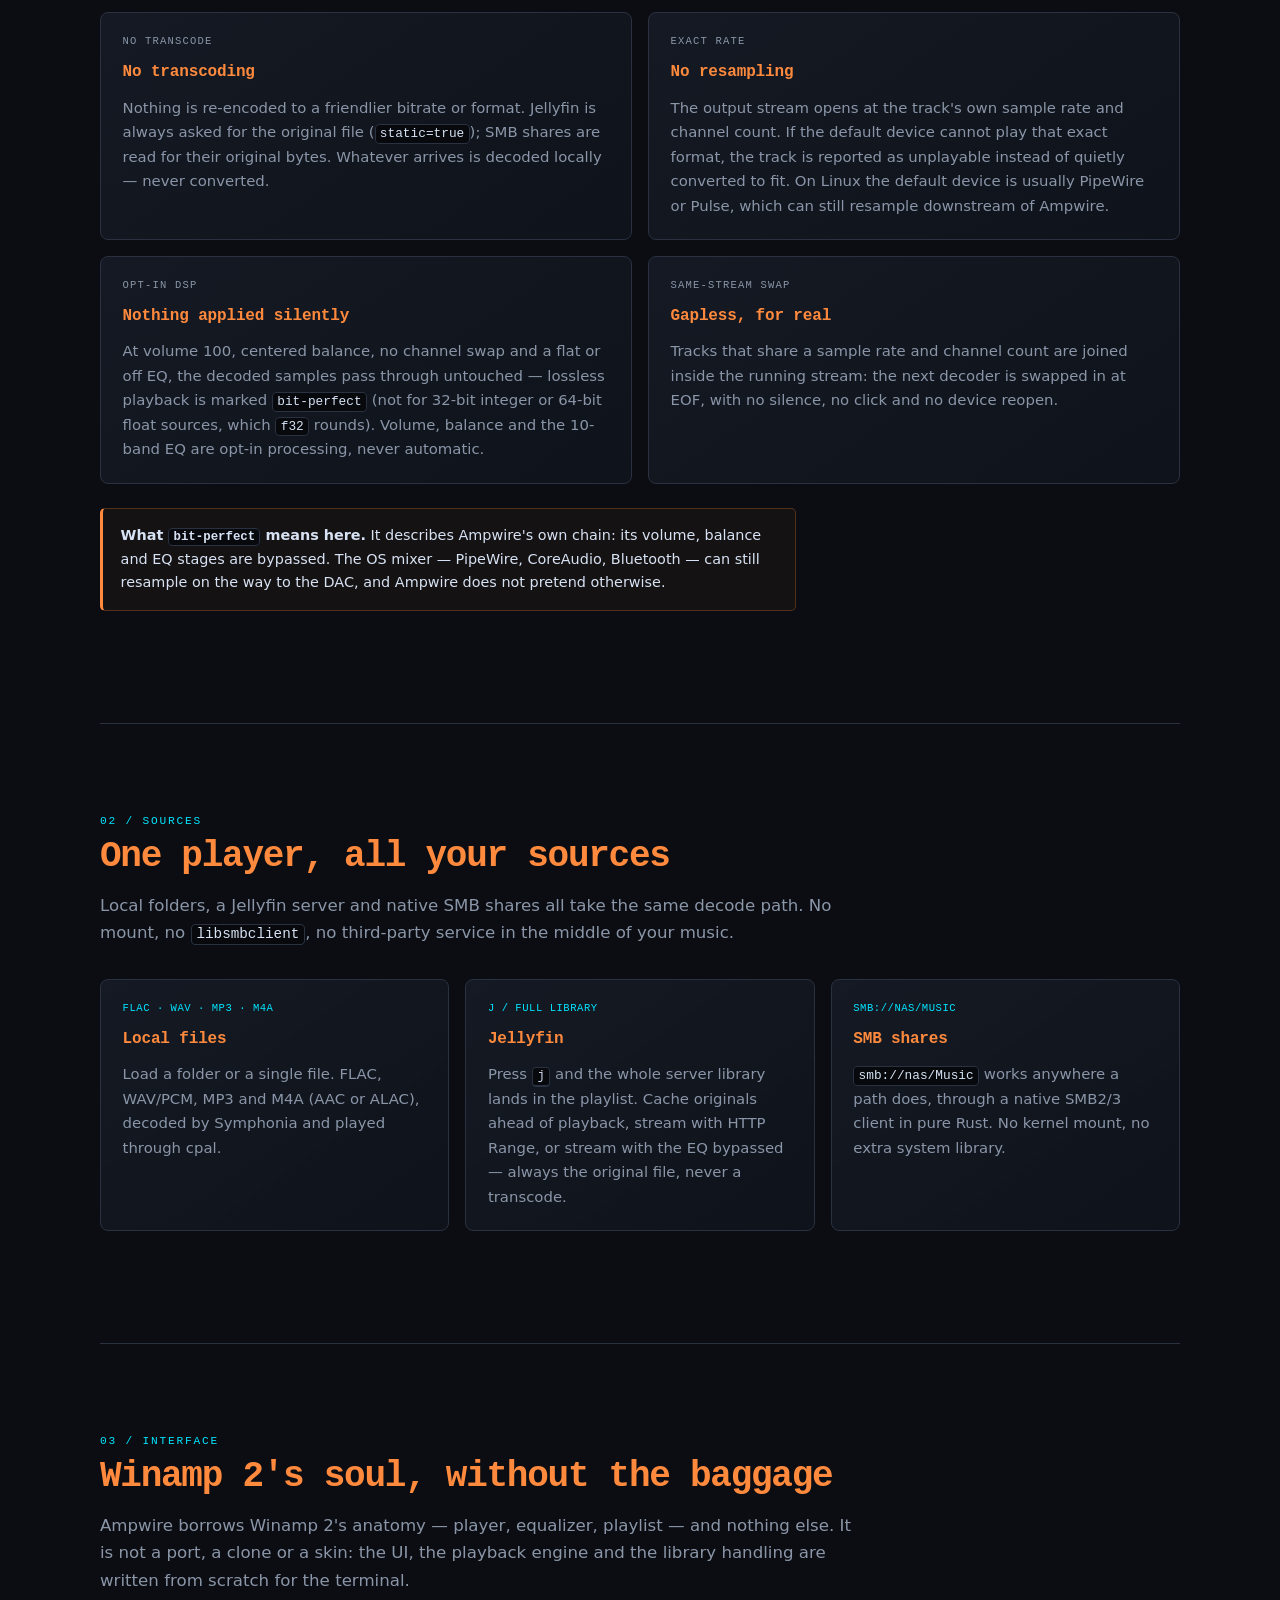
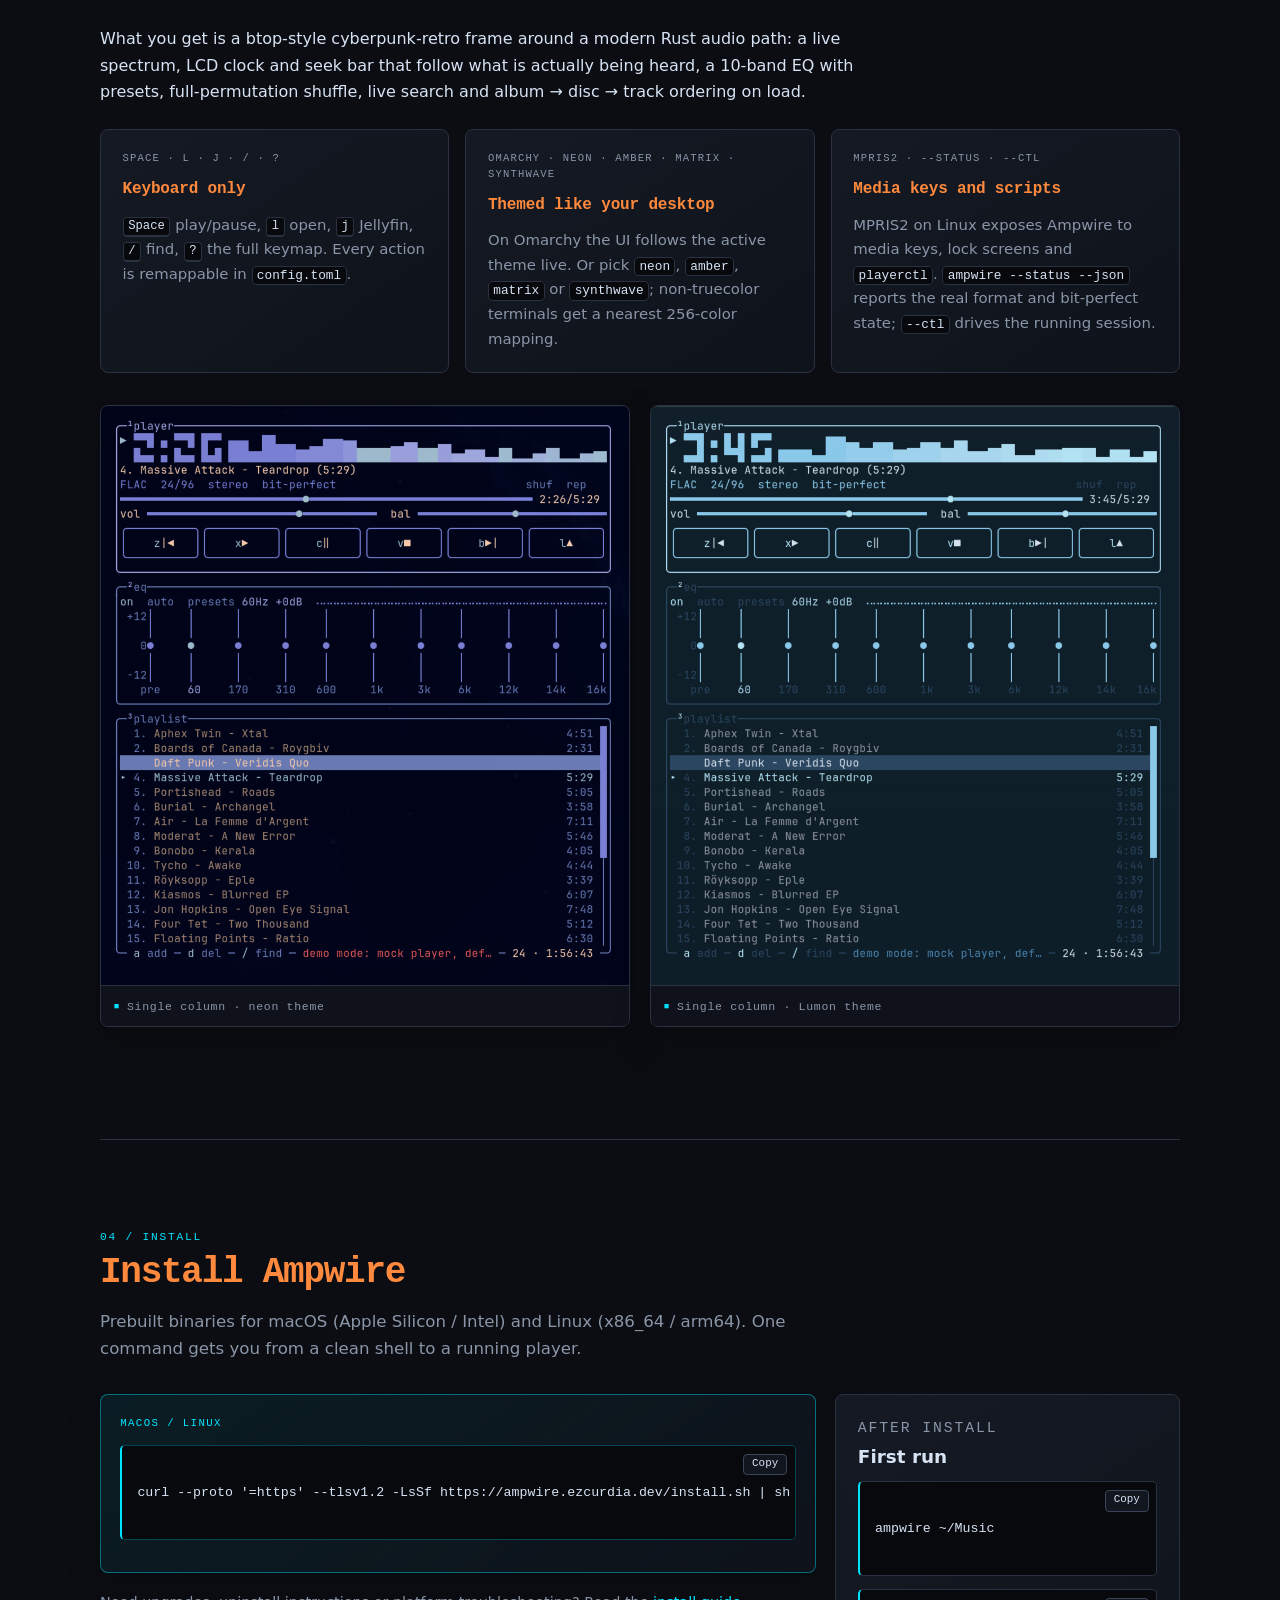
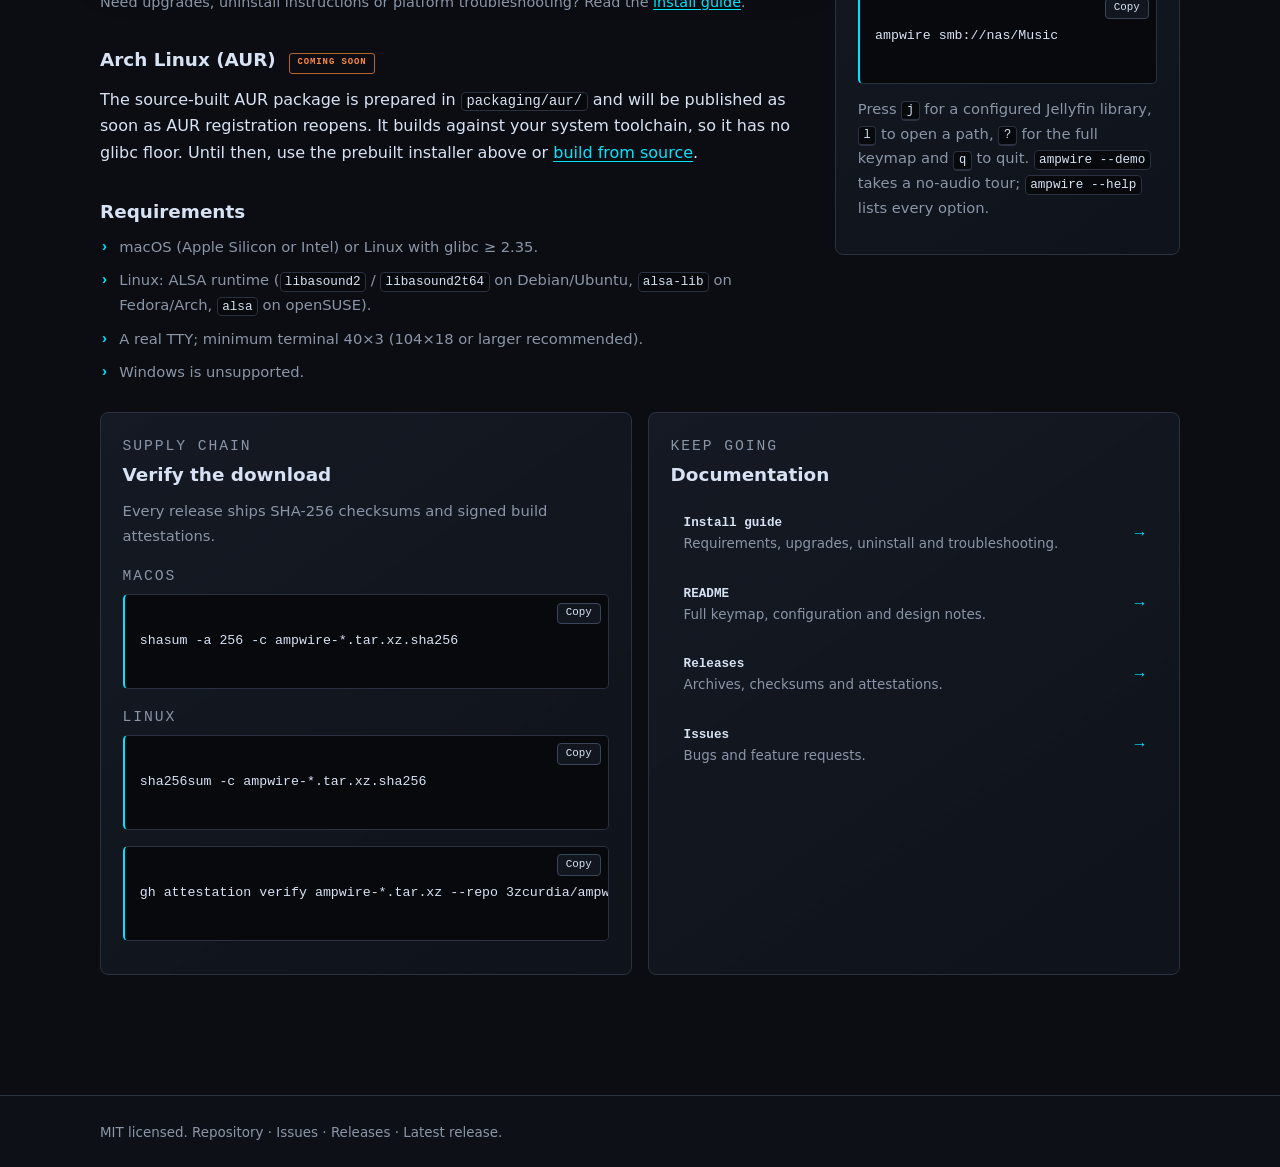
==== commit ca6f13f7: "Fixed the bit-perfect marker now excludes 32-bit integer and 64-bit float sources" ====
--- a/docs/index.html
+++ b/docs/index.html
@@ -88,12 +88,12 @@
         <article class="card">
           <p class="card-tag">exact rate</p>
           <h3>No resampling</h3>
-          <p>The output stream opens at the track's own sample rate and channel count. If the default device cannot play that exact format, the track is reported as unplayable instead of quietly converted to fit.</p>
+          <p>The output stream opens at the track's own sample rate and channel count. If the default device cannot play that exact format, the track is reported as unplayable instead of quietly converted to fit. On Linux the default device is usually PipeWire or Pulse, which can still resample downstream of Ampwire.</p>
         </article>
         <article class="card">
           <p class="card-tag">opt-in DSP</p>
           <h3>Nothing applied silently</h3>
-          <p>At volume 100, centered balance, no channel swap and a flat or off EQ, the decoded samples pass through untouched &mdash; lossless playback is marked <code>bit-perfect</code>. Volume, balance and the 10-band EQ are opt-in processing, never automatic.</p>
+          <p>At volume 100, centered balance, no channel swap and a flat or off EQ, the decoded samples pass through untouched &mdash; lossless playback is marked <code>bit-perfect</code> (not for 32-bit integer or 64-bit float sources, which <code>f32</code> rounds). Volume, balance and the 10-band EQ are opt-in processing, never automatic.</p>
         </article>
         <article class="card">
           <p class="card-tag">same-stream swap</p>
--- a/docs/style.css
+++ b/docs/style.css
@@ -449,6 +449,8 @@
   main { padding: 3rem 1rem 4.5rem; }
   .section { margin-top: 4rem; padding-top: 3rem; }
   .grid, .grid.three, .gallery { grid-template-columns: minmax(0, 1fr); }
+  .hero-topline { flex-direction: column-reverse; gap: 0.55rem; }
+  .hero-tagline { margin: 0; text-align: left; }
   .hero-facts { grid-template-columns: 1fr; }
   .hero-facts > div { border-right: 0; border-bottom: 1px solid var(--border); }
   .hero-facts > div:nth-last-child(-n + 2) { border-bottom: 1px solid var(--border); }
